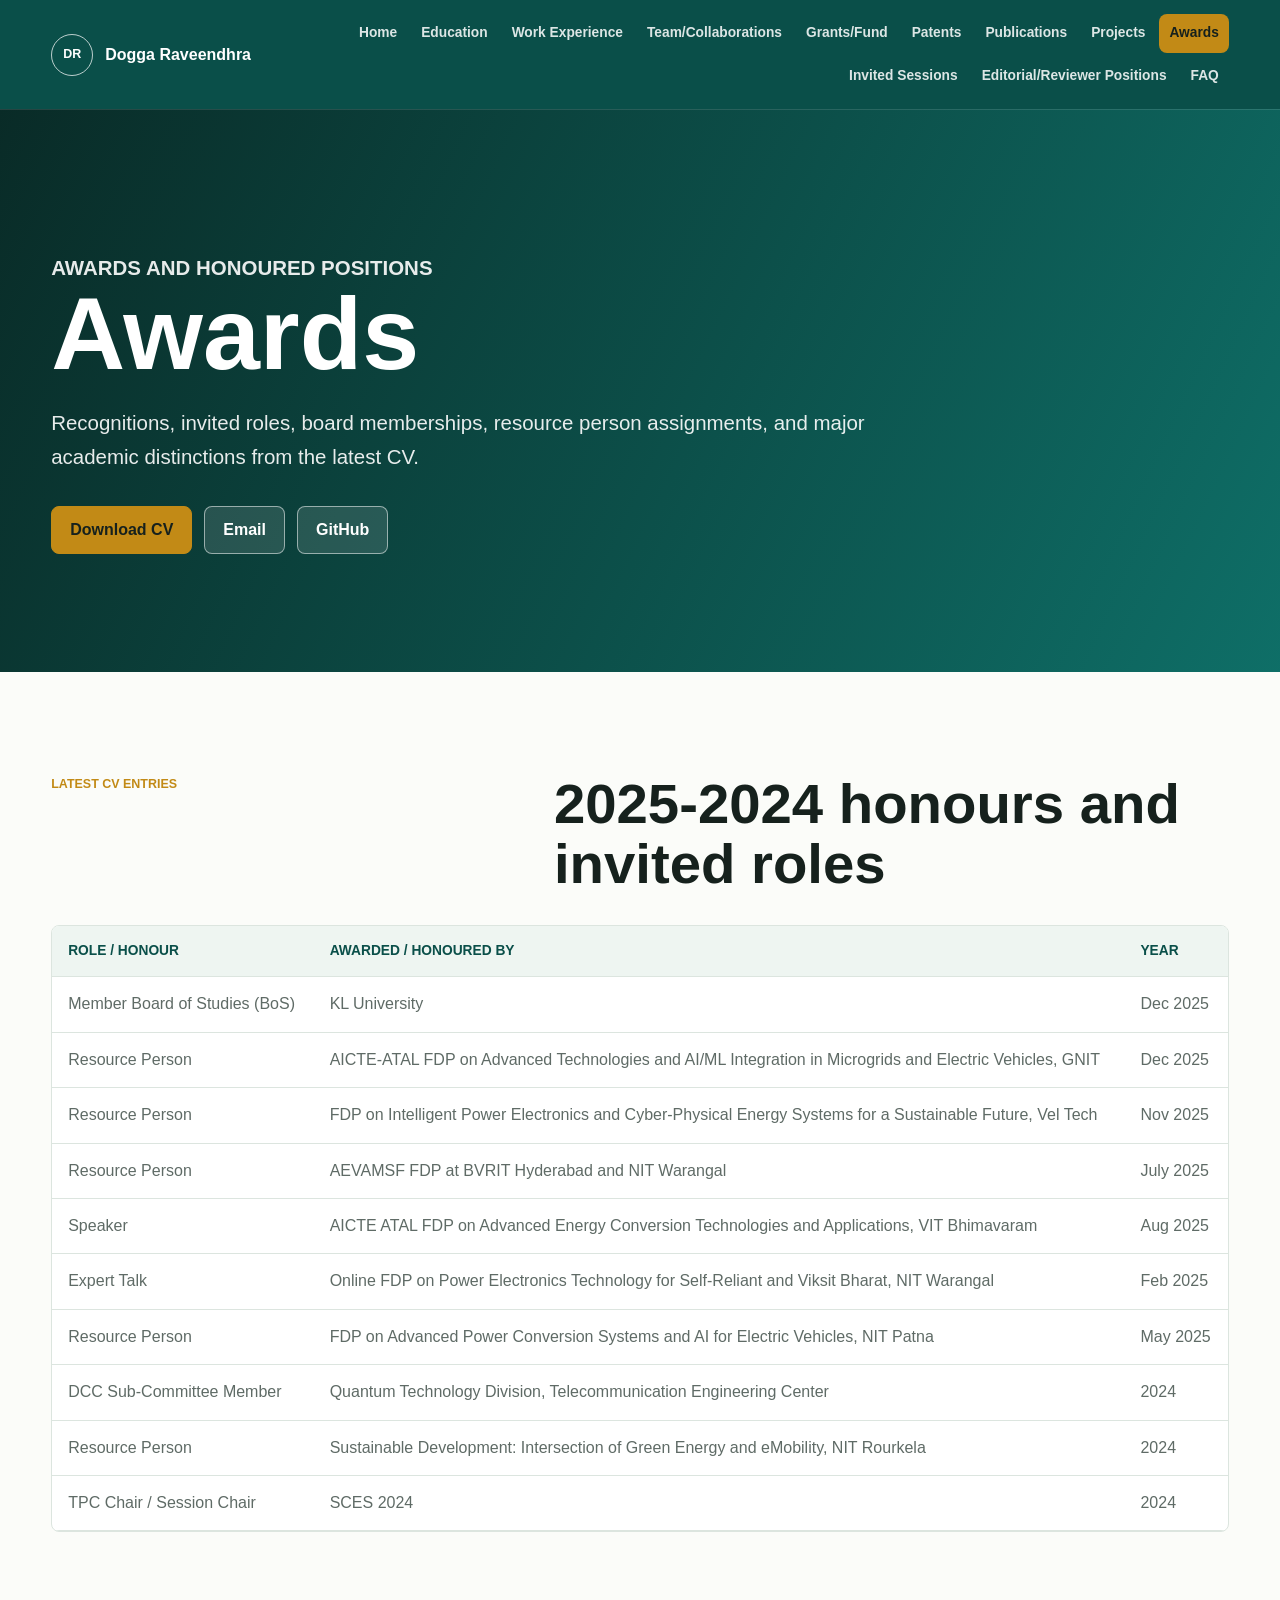
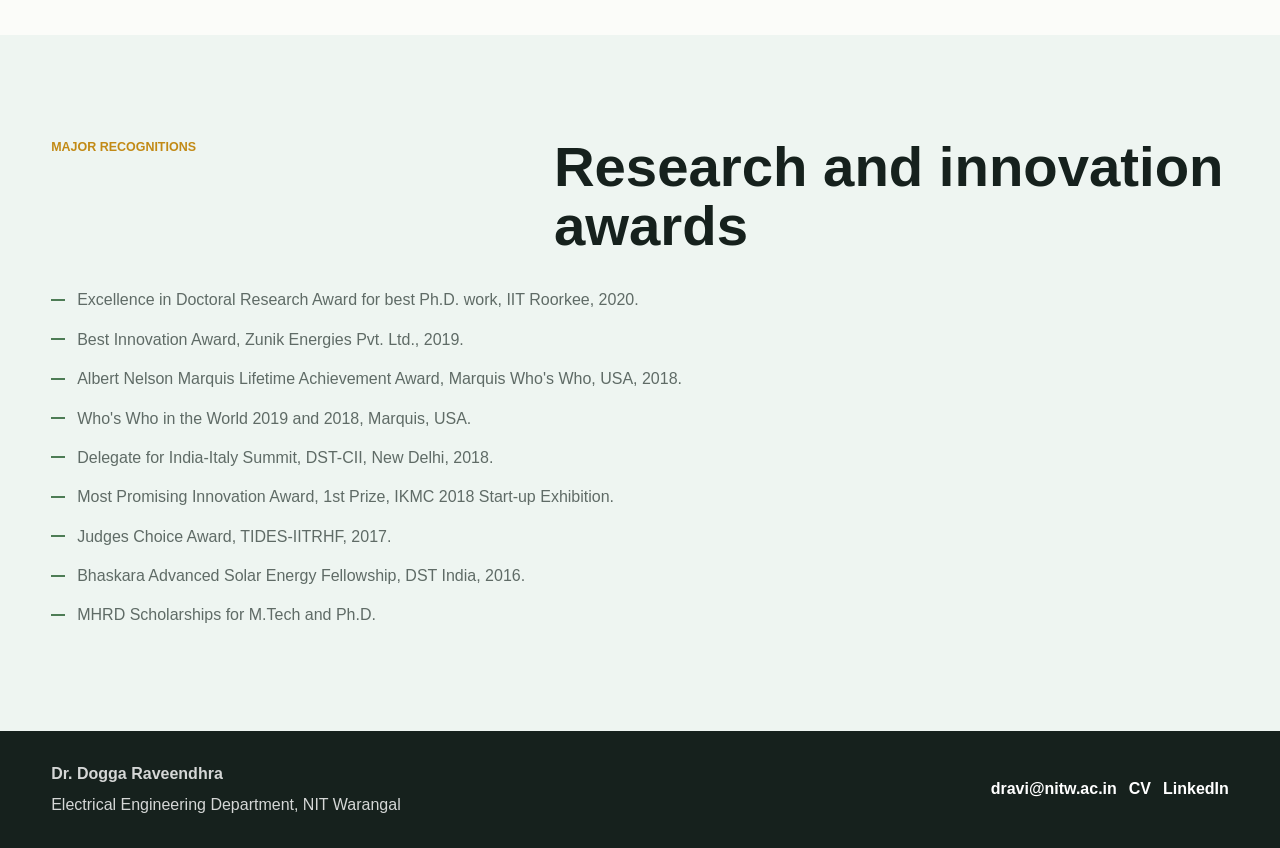
==== awards.html @ 563fb577 "Expand profile site into multi-page academic website" ====
<!doctype html>
<html lang="en">
  <head>
    <meta charset="utf-8">
    <meta name="viewport" content="width=device-width, initial-scale=1">
    <title>Awards | Dr. Dogga Raveendhra</title>
    <meta name="description" content="Awards, recognitions, and honoured positions of Dr. Dogga Raveendhra.">
    <link rel="stylesheet" href="styles.css">
  </head>
  <body data-page="awards">
    <div id="site-root"></div>
    <script src="site-data.js"></script>
    <script src="script.js"></script>
  </body>
</html>
---- styles.css ----
:root {
  --ink: #16211d;
  --muted: #5f6b66;
  --paper: #fbfcf9;
  --soft: #eef5f1;
  --white: #ffffff;
  --line: #dce5df;
  --teal: #0f766e;
  --teal-dark: #0a4f49;
  --gold: #c28a16;
  --green: #4d7c55;
  --shadow: 0 24px 70px rgba(22, 33, 29, 0.14);
  --radius: 8px;
  --max: 1180px;
}

* {
  box-sizing: border-box;
}

html {
  scroll-behavior: smooth;
}

body {
  margin: 0;
  color: var(--ink);
  background: var(--paper);
  font-family: Arial, Helvetica, sans-serif;
  line-height: 1.65;
  overflow-x: hidden;
}

img {
  display: block;
  max-width: 100%;
}

a {
  color: inherit;
}

.site-header {
  position: sticky;
  top: 0;
  z-index: 50;
  display: flex;
  align-items: center;
  justify-content: space-between;
  gap: 18px;
  padding: 14px clamp(18px, 4vw, 52px);
  color: var(--white);
  background: var(--teal-dark);
  box-shadow: 0 1px 0 rgba(255, 255, 255, 0.12);
}

.site-header.is-scrolled,
.site-header.is-open {
  background: rgba(10, 79, 73, 0.96);
  backdrop-filter: blur(12px);
}

.brand {
  display: inline-flex;
  align-items: center;
  gap: 12px;
  min-width: 0;
  color: var(--white);
  font-weight: 800;
  text-decoration: none;
}

.brand-mark {
  display: grid;
  place-items: center;
  width: 42px;
  height: 42px;
  border: 1px solid rgba(255, 255, 255, 0.72);
  border-radius: 50%;
  font-size: 0.78rem;
}

.site-nav {
  display: flex;
  flex-wrap: wrap;
  justify-content: flex-end;
  gap: 4px;
  max-width: 940px;
}

.site-nav a {
  padding: 8px 10px;
  border-radius: var(--radius);
  color: rgba(255, 255, 255, 0.86);
  font-size: 0.86rem;
  font-weight: 800;
  text-decoration: none;
}

.site-nav a:hover,
.site-nav a:focus-visible,
.site-nav a.active {
  color: var(--ink);
  background: var(--gold);
}

.nav-toggle {
  display: none;
  width: 44px;
  height: 44px;
  padding: 0;
  border: 1px solid rgba(255, 255, 255, 0.58);
  border-radius: 50%;
  color: var(--white);
  background: transparent;
}

.nav-toggle span {
  display: block;
  width: 18px;
  height: 2px;
  margin: 4px auto;
  background: currentColor;
}

.page-hero {
  display: grid;
  grid-template-columns: minmax(0, 1fr);
  gap: 28px;
  padding: clamp(70px, 10vw, 118px) clamp(18px, 4vw, 52px);
  color: var(--white);
  background:
    linear-gradient(115deg, rgba(9, 42, 38, 0.94), rgba(15, 118, 110, 0.87)),
    #0b3c38;
}

.home-hero {
  grid-template-columns: minmax(0, 1fr) minmax(240px, 340px);
  align-items: center;
}

.hero-copy,
.stat-grid {
  width: min(var(--max), 100%);
  margin-inline: auto;
}

.home-hero .hero-copy {
  width: 100%;
}

.eyebrow {
  margin: 0 0 12px;
  color: var(--gold);
  font-size: 0.78rem;
  font-weight: 900;
  letter-spacing: 0;
  text-transform: uppercase;
}

.page-hero h1 {
  max-width: 880px;
  margin: 0;
  font-size: clamp(3rem, 8vw, 6.8rem);
  line-height: 0.95;
  letter-spacing: 0;
  overflow-wrap: anywhere;
}

.page-hero p {
  max-width: 820px;
  margin: 24px 0 0;
  color: rgba(255, 255, 255, 0.9);
  font-size: clamp(1.02rem, 1.8vw, 1.28rem);
}

.hero-actions {
  display: flex;
  flex-wrap: wrap;
  gap: 12px;
  margin-top: 32px;
}

.button {
  display: inline-flex;
  align-items: center;
  justify-content: center;
  min-height: 48px;
  padding: 0 18px;
  border: 1px solid rgba(255, 255, 255, 0.52);
  border-radius: var(--radius);
  font-weight: 900;
  text-decoration: none;
}

.button.primary {
  color: var(--ink);
  border-color: var(--gold);
  background: var(--gold);
}

.button.secondary {
  color: var(--white);
  background: rgba(255, 255, 255, 0.12);
}

.hero-portrait {
  justify-self: center;
  width: min(330px, 72vw);
  overflow: hidden;
  border: 6px solid rgba(255, 255, 255, 0.88);
  border-radius: 50% 50% 8px 8px;
  background: rgba(255, 255, 255, 0.12);
  box-shadow: var(--shadow);
}

.hero-portrait img {
  width: 100%;
  aspect-ratio: 343 / 384;
  object-fit: cover;
}

.stat-grid {
  grid-column: 1 / -1;
  display: grid;
  grid-template-columns: repeat(6, 1fr);
  gap: 1px;
  margin-top: 18px;
  padding: 0;
  color: var(--ink);
  background: rgba(255, 255, 255, 0.24);
}

.stat-grid div {
  padding: 22px;
  background: var(--white);
}

.stat-grid dt {
  color: var(--teal);
  font-size: 2rem;
  font-weight: 900;
  line-height: 1;
}

.stat-grid dd {
  margin: 8px 0 0;
  color: var(--muted);
  font-size: 0.9rem;
}

.content-section {
  padding: clamp(64px, 8vw, 104px) clamp(18px, 4vw, 52px);
}

.content-section.band {
  background: var(--soft);
}

.section-inner {
  width: min(var(--max), 100%);
  margin-inline: auto;
}

.section-heading {
  display: grid;
  grid-template-columns: minmax(220px, 0.65fr) minmax(0, 1fr);
  gap: clamp(24px, 5vw, 70px);
  margin-bottom: 32px;
}

.section-heading h2 {
  margin: 0;
  font-size: clamp(2rem, 4.4vw, 4rem);
  line-height: 1.05;
  letter-spacing: 0;
  overflow-wrap: anywhere;
}

.section-body {
  min-width: 0;
}

.split-copy {
  display: grid;
  grid-template-columns: repeat(2, minmax(0, 1fr));
  gap: 24px;
}

.lead-copy,
.split-copy p,
.card-grid p,
.timeline p,
.paper-list p,
.feature-list,
.faq-list p {
  color: var(--muted);
}

.card-grid {
  display: grid;
  grid-template-columns: repeat(3, minmax(0, 1fr));
  gap: 16px;
}

.card-grid.four {
  grid-template-columns: repeat(4, minmax(0, 1fr));
}

.card-grid article,
.timeline article,
.paper-list article,
.faq-list details {
  min-width: 0;
  padding: 24px;
  border: 1px solid var(--line);
  border-radius: var(--radius);
  background: var(--white);
}

h3 {
  margin: 0 0 10px;
  font-size: 1.08rem;
  line-height: 1.3;
  overflow-wrap: anywhere;
}

.timeline {
  display: grid;
  grid-template-columns: repeat(2, minmax(0, 1fr));
  gap: 16px;
}

.timeline span {
  display: block;
  margin-bottom: 12px;
  color: var(--gold);
  font-size: 0.78rem;
  font-weight: 900;
  text-transform: uppercase;
}

.feature-list {
  display: grid;
  gap: 13px;
  margin: 0;
  padding: 0;
  list-style: none;
}

.feature-list.compact {
  gap: 9px;
}

.feature-list li {
  position: relative;
  padding-left: 26px;
}

.feature-list li::before {
  position: absolute;
  top: 0.72em;
  left: 0;
  width: 14px;
  height: 2px;
  background: var(--green);
  content: "";
}

.tag-cloud {
  display: flex;
  flex-wrap: wrap;
  gap: 10px;
}

.tag-cloud span {
  padding: 10px 13px;
  border: 1px solid var(--line);
  border-radius: 999px;
  color: var(--teal-dark);
  background: var(--white);
  font-weight: 800;
}

.table-wrap {
  overflow-x: auto;
  border: 1px solid var(--line);
  border-radius: var(--radius);
  background: var(--white);
}

table {
  width: 100%;
  min-width: 720px;
  border-collapse: collapse;
}

th,
td {
  padding: 14px 16px;
  border-bottom: 1px solid var(--line);
  text-align: left;
  vertical-align: top;
}

th {
  color: var(--teal-dark);
  background: var(--soft);
  font-size: 0.86rem;
  text-transform: uppercase;
}

td {
  color: var(--muted);
  overflow-wrap: anywhere;
}

.paper-list {
  display: grid;
  gap: 12px;
}

.paper-list.numbered {
  counter-reset: papers;
}

.paper-list.numbered article {
  position: relative;
  padding-left: 58px;
  counter-increment: papers;
}

.paper-list.numbered article::before {
  position: absolute;
  top: 24px;
  left: 22px;
  color: var(--gold);
  font-weight: 900;
  content: counter(papers, decimal-leading-zero);
}

.contact-panel {
  display: flex;
  flex-wrap: wrap;
  gap: 12px;
}

.contact-panel a {
  padding: 12px 16px;
  border: 1px solid var(--line);
  border-radius: var(--radius);
  color: var(--teal-dark);
  background: var(--white);
  font-weight: 900;
  text-decoration: none;
}

.faq-list {
  display: grid;
  gap: 12px;
}

.faq-list summary {
  cursor: pointer;
  color: var(--teal-dark);
  font-weight: 900;
}

.site-footer {
  display: flex;
  align-items: center;
  justify-content: space-between;
  gap: 18px;
  padding: 30px clamp(18px, 4vw, 52px);
  color: rgba(255, 255, 255, 0.82);
  background: var(--ink);
}

.site-footer p {
  margin: 4px 0 0;
}

.footer-links {
  display: flex;
  flex-wrap: wrap;
  gap: 12px;
  justify-content: flex-end;
}

.footer-links a {
  color: var(--white);
  font-weight: 800;
  text-decoration: none;
}

@media (max-width: 1100px) {
  .site-nav {
    max-width: 760px;
  }

  .stat-grid {
    grid-template-columns: repeat(3, 1fr);
  }

  .card-grid,
  .card-grid.four {
    grid-template-columns: repeat(2, minmax(0, 1fr));
  }
}

@media (max-width: 860px) {
  .site-header {
    position: sticky;
  }

  .nav-toggle {
    display: block;
    flex: 0 0 auto;
  }

  .site-nav {
    position: absolute;
    top: 72px;
    right: 16px;
    left: 16px;
    display: none;
    max-width: none;
    flex-direction: column;
    padding: 12px;
    border: 1px solid rgba(255, 255, 255, 0.18);
    border-radius: var(--radius);
    background: var(--teal-dark);
    box-shadow: var(--shadow);
  }

  .site-nav.is-open {
    display: flex;
  }

  .site-nav a {
    padding: 12px;
  }

  .home-hero {
    grid-template-columns: 1fr;
  }

  .hero-portrait {
    order: 2;
  }

  .stat-grid {
    order: 3;
    grid-template-columns: repeat(2, 1fr);
  }

  .section-heading,
  .split-copy,
  .timeline {
    grid-template-columns: 1fr;
  }
}

@media (max-width: 600px) {
  .brand {
    max-width: calc(100vw - 88px);
    font-size: 0.95rem;
  }

  .page-hero h1 {
    font-size: clamp(2.7rem, 14vw, 4rem);
  }

  .hero-actions,
  .contact-panel,
  .footer-links {
    flex-direction: column;
  }

  .button,
  .contact-panel a {
    width: 100%;
  }

  .stat-grid,
  .card-grid,
  .card-grid.four {
    grid-template-columns: 1fr;
  }

  .paper-list.numbered article {
    padding-left: 24px;
  }

  .paper-list.numbered article::before {
    position: static;
    display: block;
    margin-bottom: 8px;
  }

  .site-footer {
    align-items: flex-start;
    flex-direction: column;
  }
}
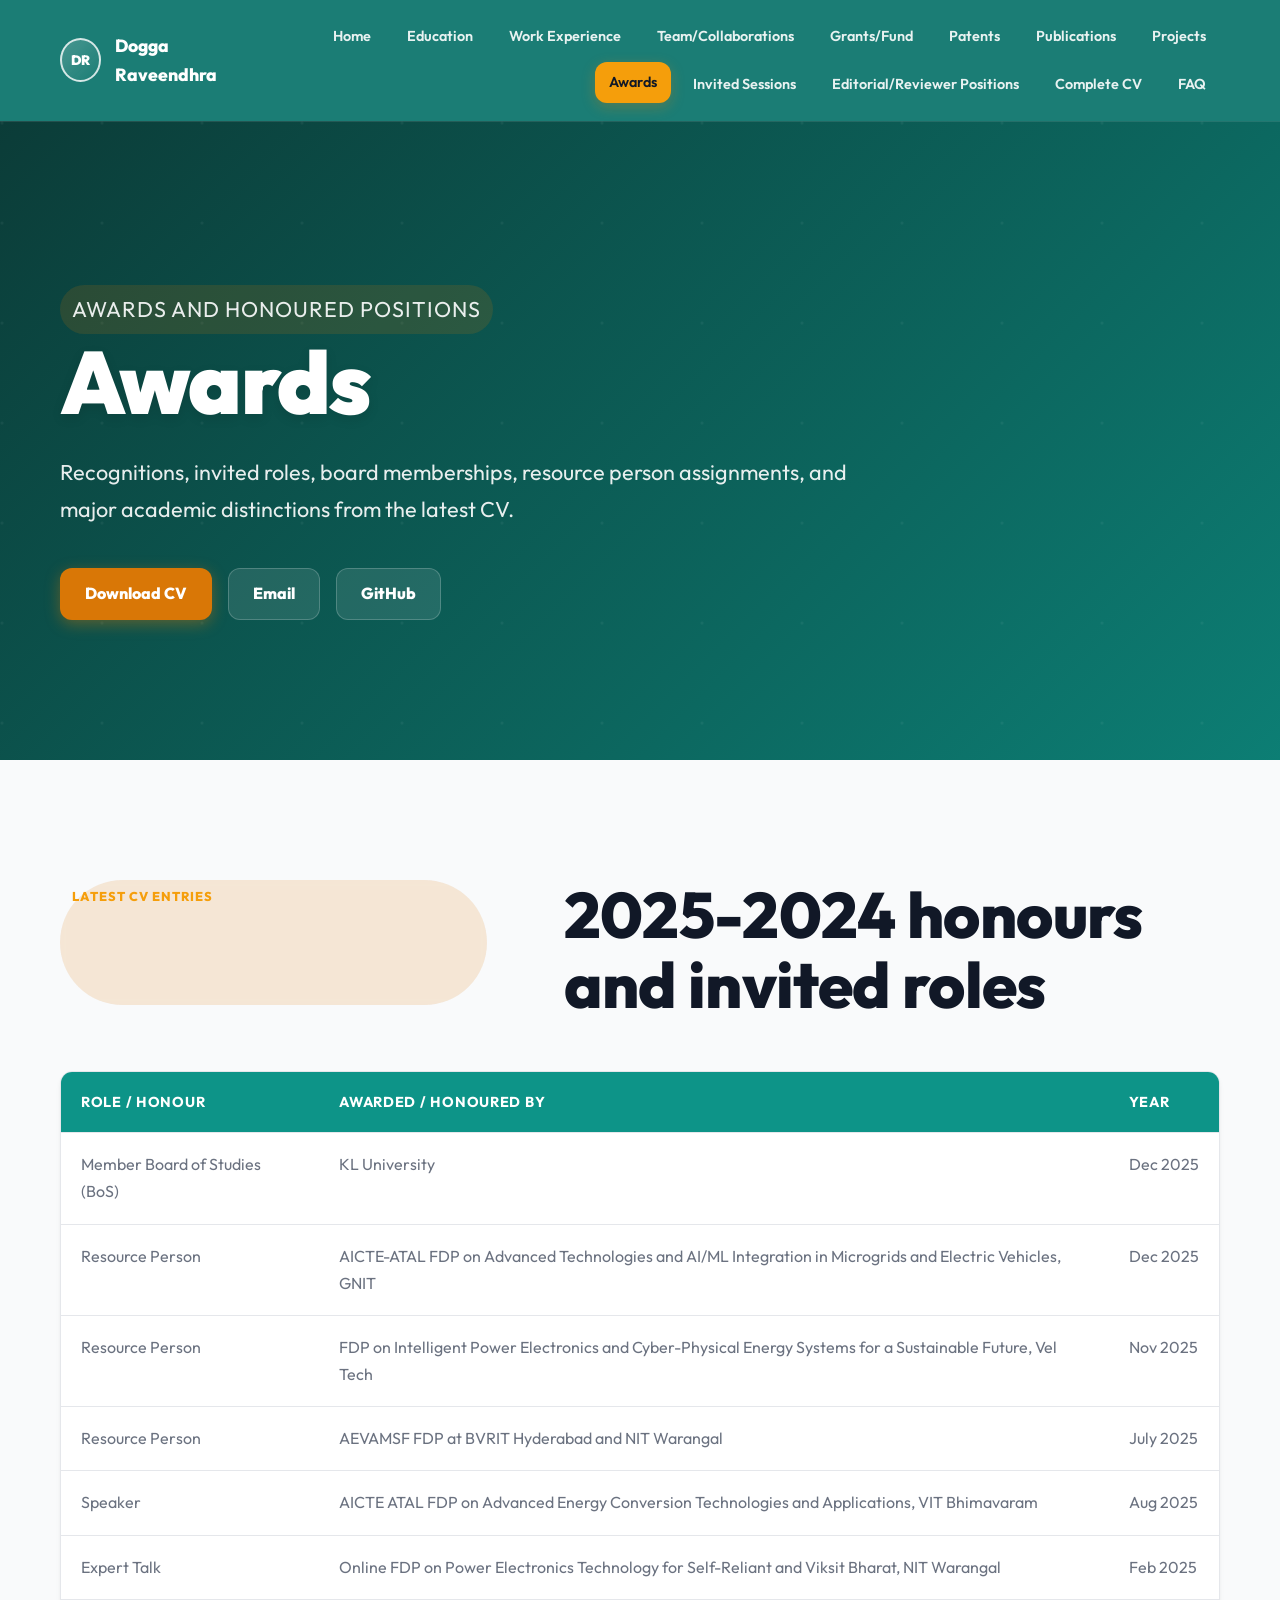
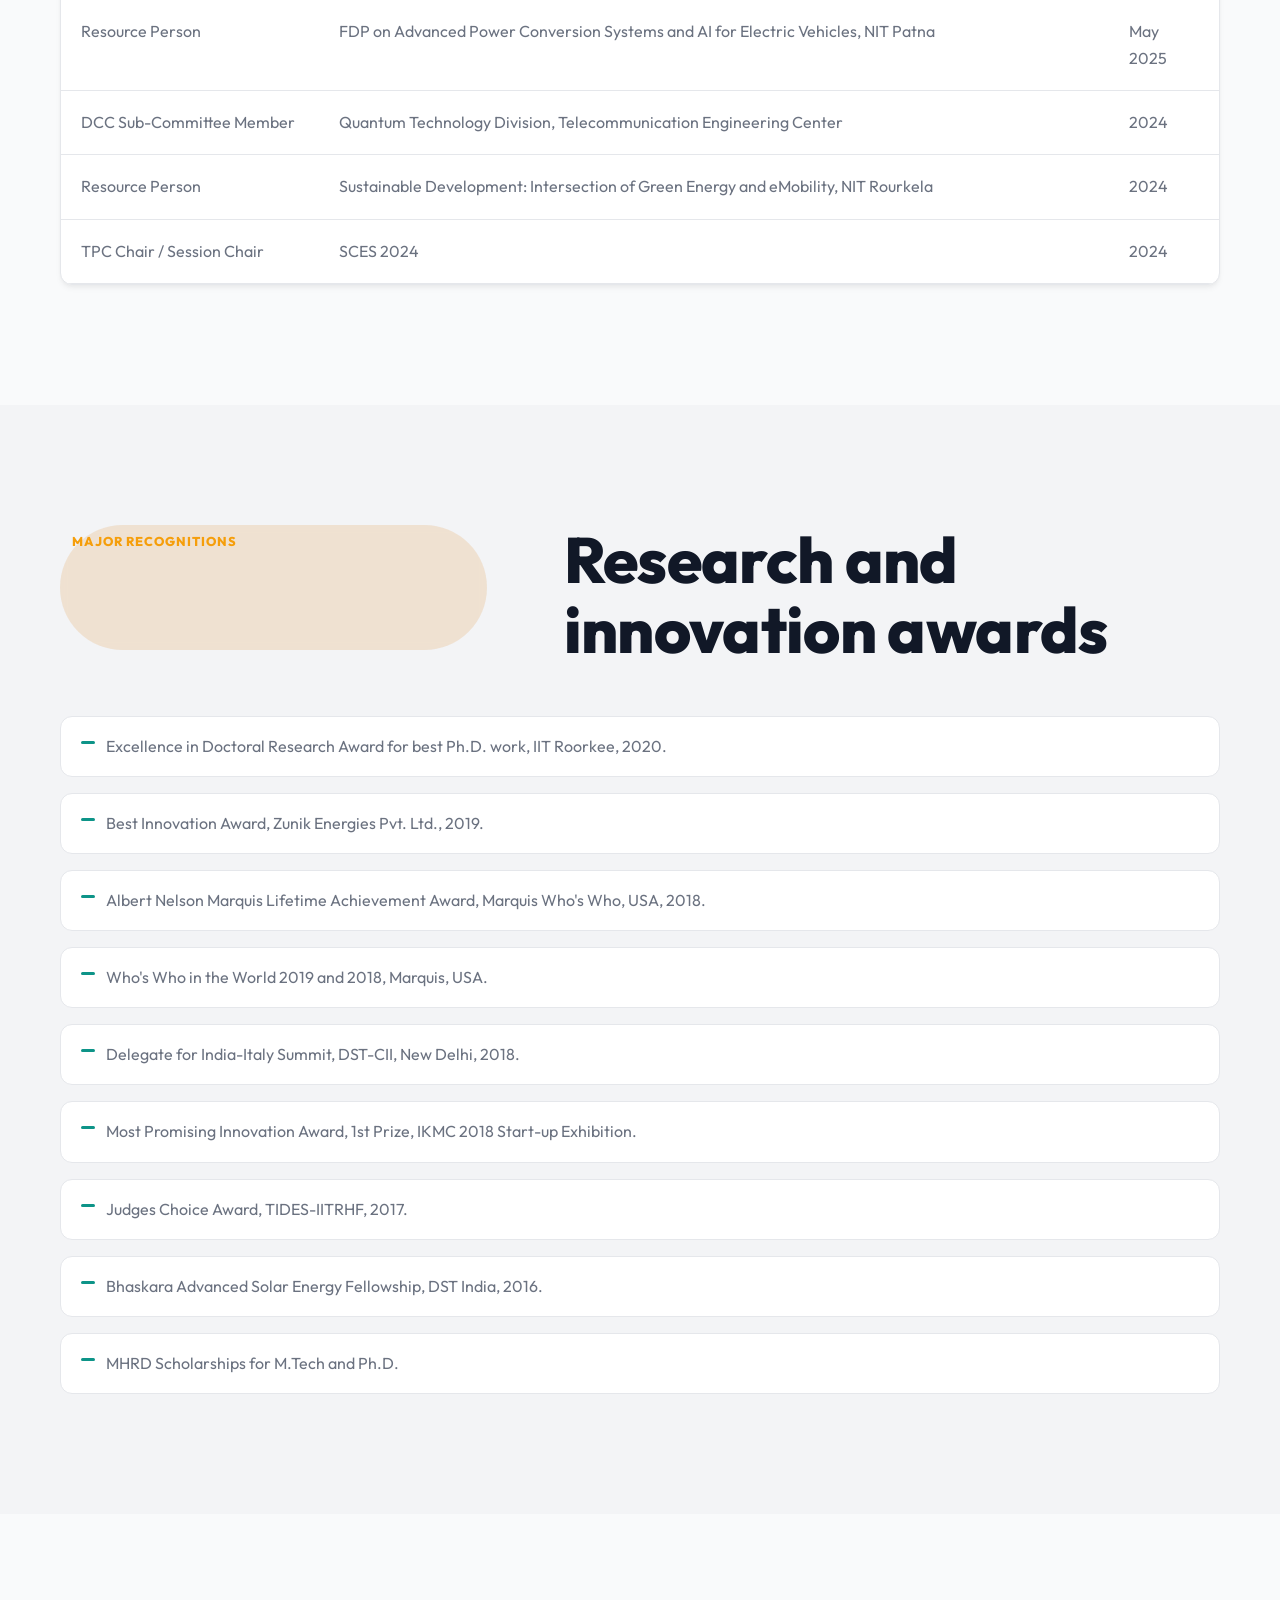
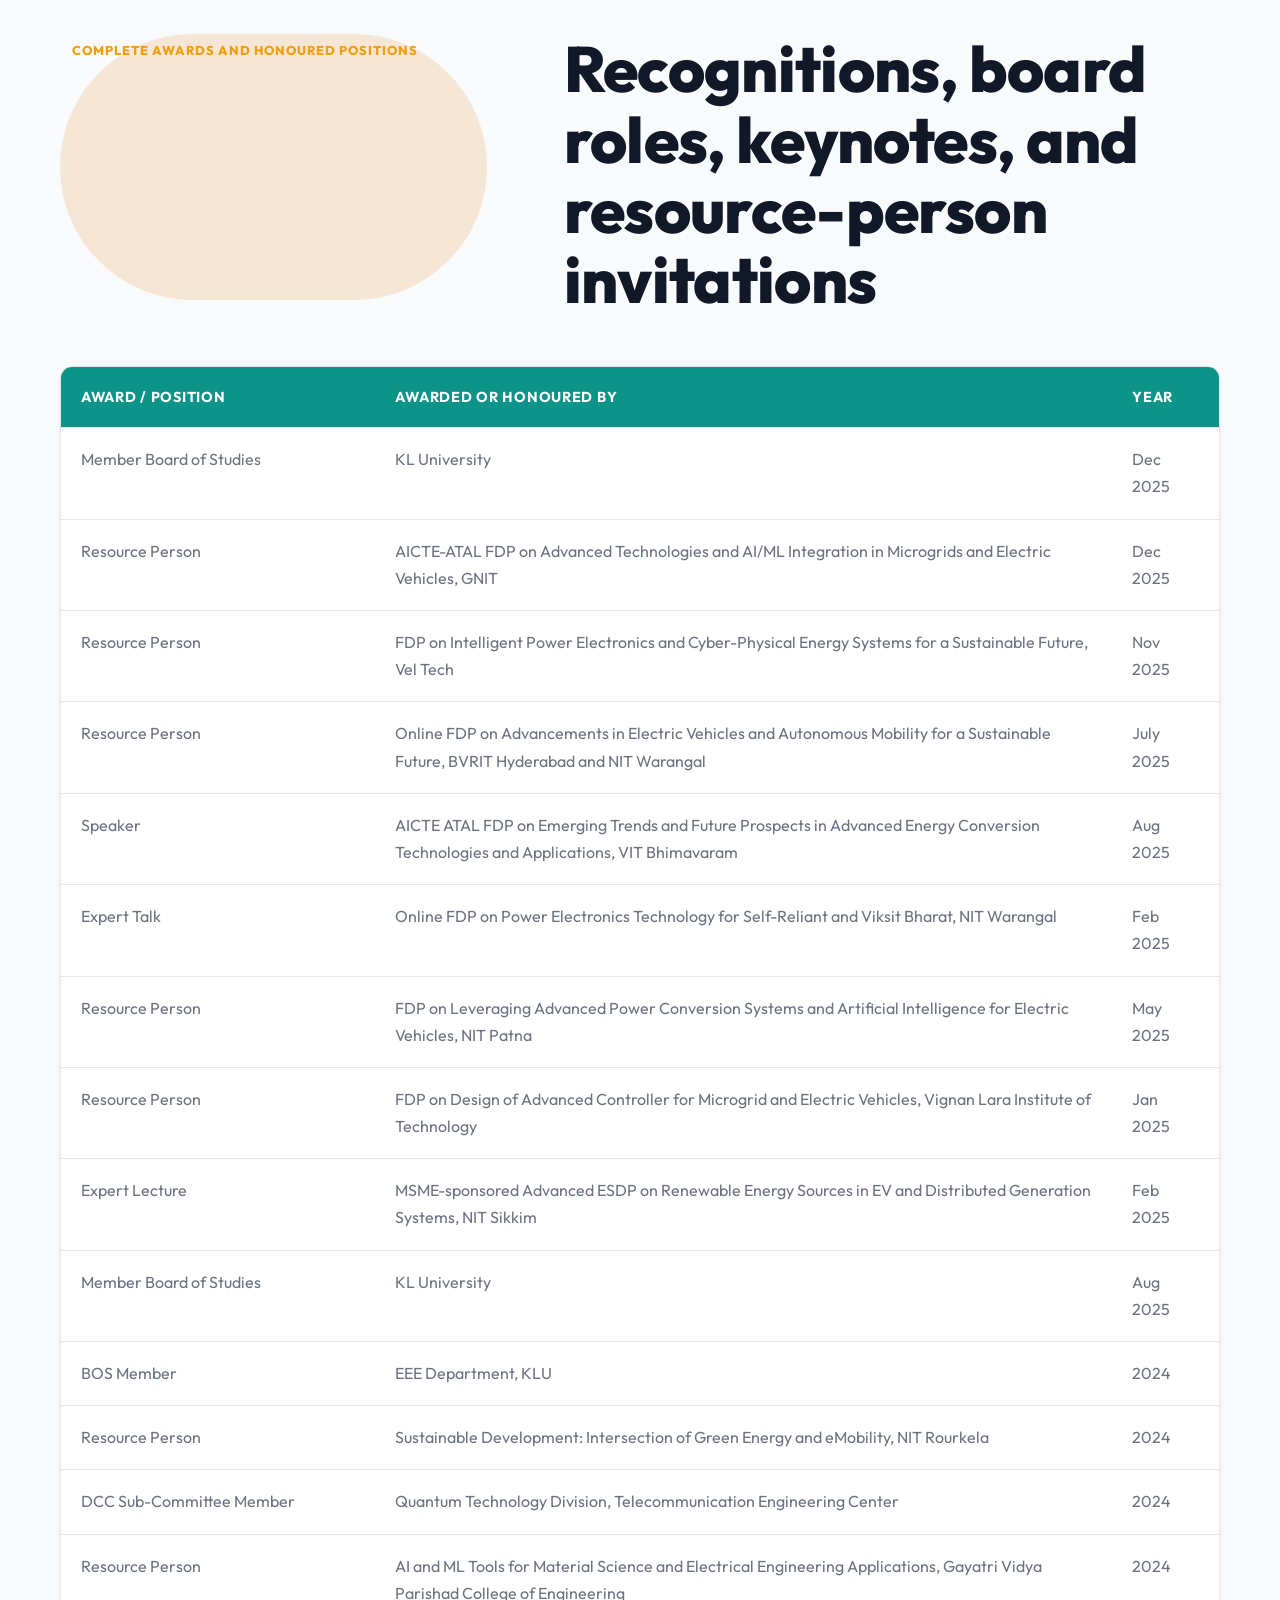
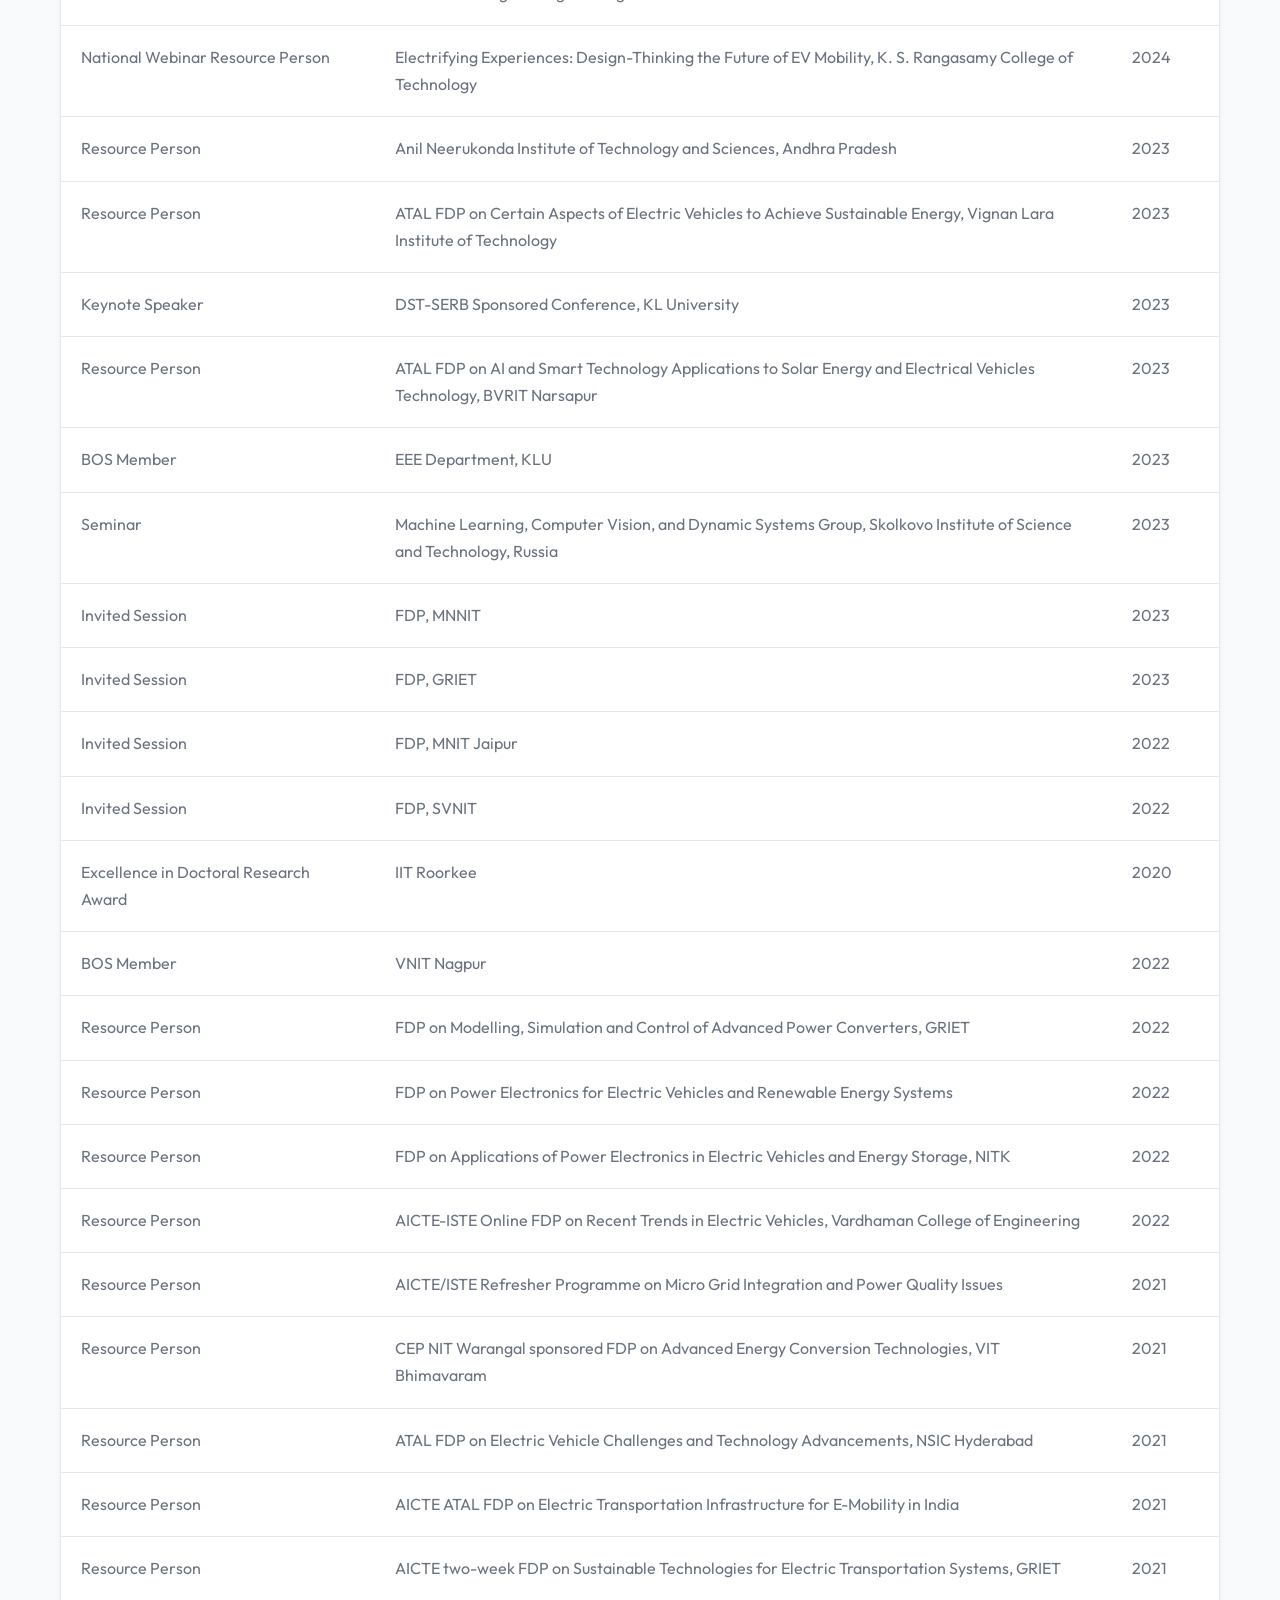
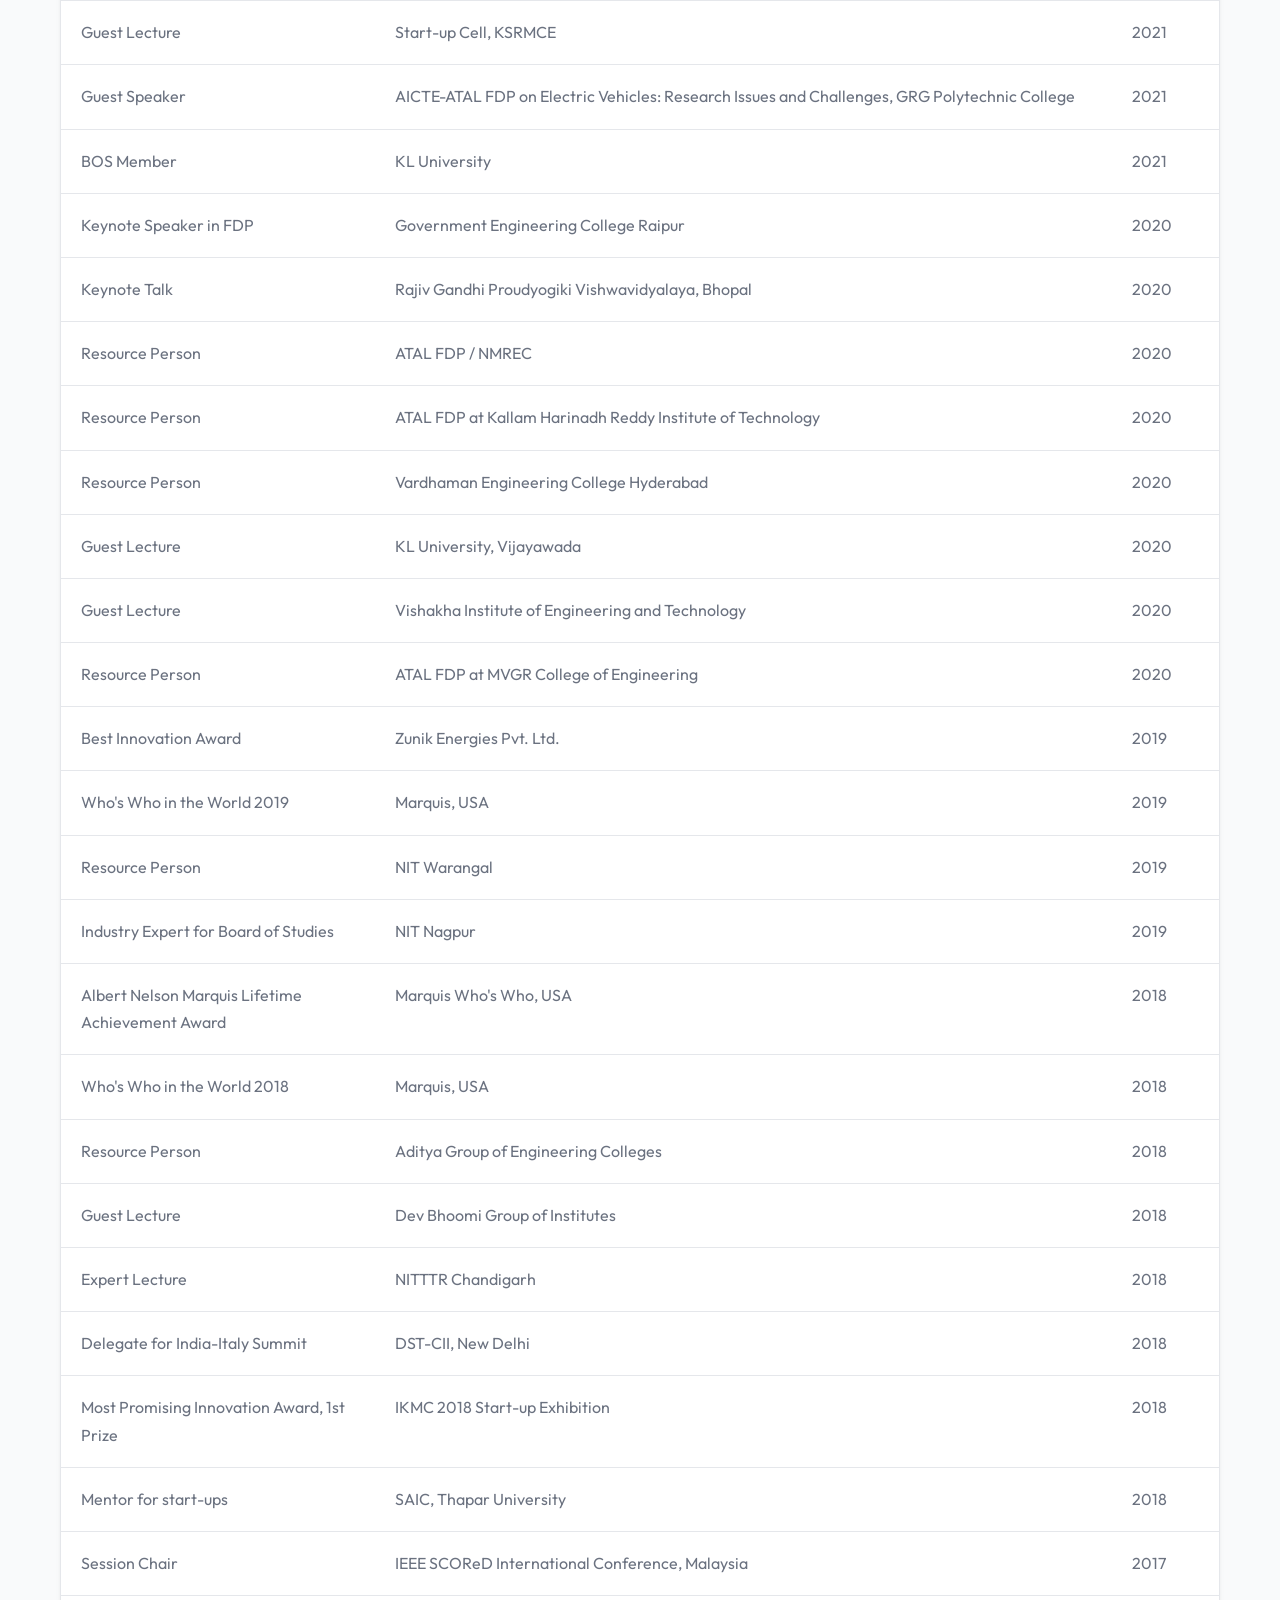
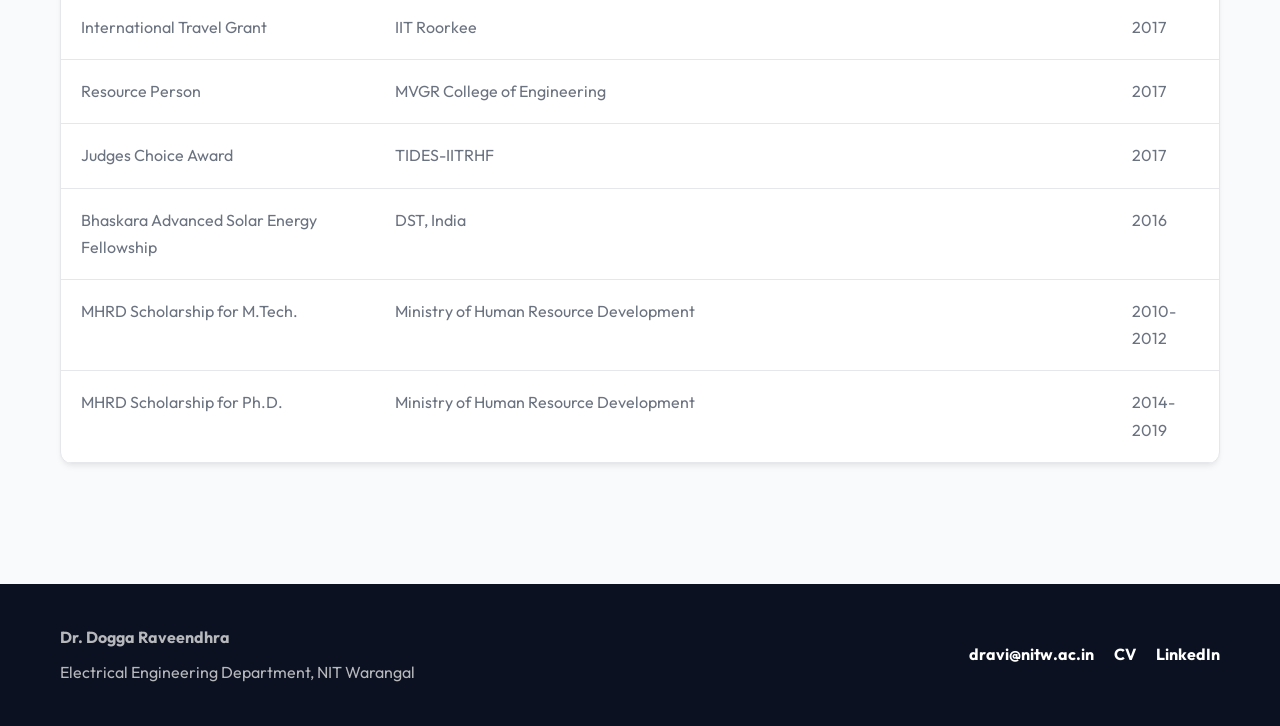
==== commit e13ee209: "Enhance UI: Modern aesthetics, glassmorphism, and animations" ====
--- a/awards.html
+++ b/awards.html
@@ -5,6 +5,9 @@
     <meta name="viewport" content="width=device-width, initial-scale=1">
     <title>Awards | Dr. Dogga Raveendhra</title>
     <meta name="description" content="Awards, recognitions, and honoured positions of Dr. Dogga Raveendhra.">
+    <link rel="preconnect" href="https://fonts.googleapis.com">
+    <link rel="preconnect" href="https://fonts.gstatic.com" crossorigin>
+    <link href="https://fonts.googleapis.com/css2?family=Outfit:wght@300;400;600;800;900&display=swap" rel="stylesheet">
     <link rel="stylesheet" href="styles.css">
   </head>
   <body data-page="awards">
--- a/styles.css
+++ b/styles.css
@@ -1,17 +1,28 @@
 :root {
-  --ink: #16211d;
-  --muted: #5f6b66;
-  --paper: #fbfcf9;
-  --soft: #eef5f1;
-  --white: #ffffff;
-  --line: #dce5df;
-  --teal: #0f766e;
-  --teal-dark: #0a4f49;
-  --gold: #c28a16;
-  --green: #4d7c55;
-  --shadow: 0 24px 70px rgba(22, 33, 29, 0.14);
-  --radius: 8px;
-  --max: 1180px;
+  /* Core Colors */
+  --ink: #111827;
+  --muted: #6B7280;
+  --paper: #F9FAFB;
+  --soft: #F3F4F6;
+  --white: #FFFFFF;
+  --line: #E5E7EB;
+  
+  /* Brand Colors - Upgraded */
+  --teal: #0D9488;
+  --teal-dark: #0F766E;
+  --teal-deep: #115E59;
+  --gold: #D97706;
+  --gold-light: #F59E0B;
+  --green: #059669;
+
+  /* Modern Effects */
+  --shadow-sm: 0 4px 6px -1px rgba(0, 0, 0, 0.05), 0 2px 4px -1px rgba(0, 0, 0, 0.03);
+  --shadow-md: 0 10px 15px -3px rgba(0, 0, 0, 0.05), 0 4px 6px -2px rgba(0, 0, 0, 0.025);
+  --shadow-lg: 0 20px 25px -5px rgba(0, 0, 0, 0.05), 0 10px 10px -5px rgba(0, 0, 0, 0.02);
+  --shadow-hover: 0 25px 50px -12px rgba(13, 148, 136, 0.15);
+  --radius: 12px;
+  --max: 1200px;
+  --transition: all 0.3s cubic-bezier(0.4, 0, 0.2, 1);
 }
 
 * {
@@ -26,20 +37,47 @@
   margin: 0;
   color: var(--ink);
   background: var(--paper);
-  font-family: Arial, Helvetica, sans-serif;
-  line-height: 1.65;
+  font-family: 'Outfit', -apple-system, BlinkMacSystemFont, 'Segoe UI', Roboto, Helvetica, Arial, sans-serif;
+  line-height: 1.7;
   overflow-x: hidden;
+  -webkit-font-smoothing: antialiased;
 }
 
 img {
   display: block;
   max-width: 100%;
+  height: auto;
 }
 
 a {
   color: inherit;
-}
-
+  transition: var(--transition);
+}
+
+/* Animations */
+@keyframes fadeUp {
+  from { opacity: 0; transform: translateY(30px); }
+  to { opacity: 1; transform: translateY(0); }
+}
+
+@keyframes gradientBg {
+  0% { background-position: 0% 50%; }
+  50% { background-position: 100% 50%; }
+  100% { background-position: 0% 50%; }
+}
+
+.reveal-on-scroll {
+  opacity: 0;
+  transform: translateY(30px);
+  transition: opacity 0.8s cubic-bezier(0.4, 0, 0.2, 1), transform 0.8s cubic-bezier(0.4, 0, 0.2, 1);
+}
+
+.reveal-on-scroll.is-visible {
+  opacity: 1;
+  transform: translateY(0);
+}
+
+/* Header */
 .site-header {
   position: sticky;
   top: 0;
@@ -48,60 +86,74 @@
   align-items: center;
   justify-content: space-between;
   gap: 18px;
-  padding: 14px clamp(18px, 4vw, 52px);
-  color: var(--white);
-  background: var(--teal-dark);
-  box-shadow: 0 1px 0 rgba(255, 255, 255, 0.12);
+  padding: 16px clamp(20px, 5vw, 60px);
+  color: var(--white);
+  background: rgba(15, 118, 110, 0.95);
+  box-shadow: 0 1px 0 rgba(255, 255, 255, 0.1);
+  transition: var(--transition);
 }
 
 .site-header.is-scrolled,
 .site-header.is-open {
-  background: rgba(10, 79, 73, 0.96);
-  backdrop-filter: blur(12px);
+  background: rgba(17, 94, 89, 0.85);
+  backdrop-filter: blur(16px);
+  -webkit-backdrop-filter: blur(16px);
+  box-shadow: 0 4px 30px rgba(0, 0, 0, 0.1);
 }
 
 .brand {
   display: inline-flex;
   align-items: center;
-  gap: 12px;
+  gap: 14px;
   min-width: 0;
   color: var(--white);
   font-weight: 800;
+  font-size: 1.1rem;
   text-decoration: none;
 }
 
 .brand-mark {
   display: grid;
   place-items: center;
-  width: 42px;
-  height: 42px;
-  border: 1px solid rgba(255, 255, 255, 0.72);
+  width: 44px;
+  height: 44px;
+  border: 2px solid rgba(255, 255, 255, 0.8);
   border-radius: 50%;
-  font-size: 0.78rem;
+  font-size: 0.85rem;
+  font-weight: 900;
+  background: linear-gradient(135deg, rgba(255,255,255,0.2), transparent);
 }
 
 .site-nav {
   display: flex;
   flex-wrap: wrap;
   justify-content: flex-end;
-  gap: 4px;
+  gap: 8px;
   max-width: 940px;
 }
 
 .site-nav a {
-  padding: 8px 10px;
-  border-radius: var(--radius);
-  color: rgba(255, 255, 255, 0.86);
-  font-size: 0.86rem;
-  font-weight: 800;
+  padding: 8px 14px;
+  border-radius: var(--radius);
+  color: rgba(255, 255, 255, 0.9);
+  font-size: 0.9rem;
+  font-weight: 600;
   text-decoration: none;
+  transition: var(--transition);
 }
 
 .site-nav a:hover,
 .site-nav a:focus-visible,
 .site-nav a.active {
+  color: var(--white);
+  background: rgba(255, 255, 255, 0.2);
+  transform: translateY(-2px);
+}
+
+.site-nav a.active {
   color: var(--ink);
-  background: var(--gold);
+  background: var(--gold-light);
+  box-shadow: 0 4px 14px rgba(217, 119, 6, 0.3);
 }
 
 .nav-toggle {
@@ -113,29 +165,42 @@
   border-radius: 50%;
   color: var(--white);
   background: transparent;
+  cursor: pointer;
 }
 
 .nav-toggle span {
   display: block;
-  width: 18px;
+  width: 20px;
   height: 2px;
-  margin: 4px auto;
+  margin: 5px auto;
   background: currentColor;
-}
-
+  transition: var(--transition);
+}
+
+/* Hero */
 .page-hero {
   display: grid;
   grid-template-columns: minmax(0, 1fr);
-  gap: 28px;
-  padding: clamp(70px, 10vw, 118px) clamp(18px, 4vw, 52px);
-  color: var(--white);
-  background:
-    linear-gradient(115deg, rgba(9, 42, 38, 0.94), rgba(15, 118, 110, 0.87)),
-    #0b3c38;
+  gap: 40px;
+  padding: clamp(80px, 12vw, 140px) clamp(20px, 5vw, 60px);
+  color: var(--white);
+  background: linear-gradient(-45deg, #0F766E, #115E59, #0D9488, #0B3C38);
+  background-size: 400% 400%;
+  animation: gradientBg 15s ease infinite;
+  position: relative;
+  overflow: hidden;
+}
+
+.page-hero::before {
+  content: "";
+  position: absolute;
+  top: 0; right: 0; bottom: 0; left: 0;
+  background: url('data:image/svg+xml;utf8,<svg width="100" height="100" xmlns="http://www.w3.org/2000/svg"><circle cx="2" cy="2" r="1.5" fill="rgba(255,255,255,0.05)"/></svg>');
+  pointer-events: none;
 }
 
 .home-hero {
-  grid-template-columns: minmax(0, 1fr) minmax(240px, 340px);
+  grid-template-columns: minmax(0, 1.2fr) minmax(280px, 400px);
   align-items: center;
 }
 
@@ -143,6 +208,9 @@
 .stat-grid {
   width: min(var(--max), 100%);
   margin-inline: auto;
+  position: relative;
+  z-index: 2;
+  animation: fadeUp 1s cubic-bezier(0.4, 0, 0.2, 1) forwards;
 }
 
 .home-hero .hero-copy {
@@ -150,107 +218,155 @@
 }
 
 .eyebrow {
-  margin: 0 0 12px;
-  color: var(--gold);
-  font-size: 0.78rem;
+  display: inline-block;
+  margin: 0 0 16px;
+  padding: 6px 12px;
+  color: var(--gold-light);
+  background: rgba(217, 119, 6, 0.15);
+  border-radius: 999px;
+  font-size: 0.8rem;
+  font-weight: 800;
+  letter-spacing: 1px;
+  text-transform: uppercase;
+  backdrop-filter: blur(4px);
+}
+
+.page-hero h1 {
+  max-width: 900px;
+  margin: 0;
+  font-size: clamp(3rem, 7vw, 5.5rem);
   font-weight: 900;
-  letter-spacing: 0;
-  text-transform: uppercase;
-}
-
-.page-hero h1 {
-  max-width: 880px;
-  margin: 0;
-  font-size: clamp(3rem, 8vw, 6.8rem);
-  line-height: 0.95;
-  letter-spacing: 0;
+  line-height: 1.1;
+  letter-spacing: -0.02em;
   overflow-wrap: anywhere;
+  text-shadow: 0 4px 12px rgba(0,0,0,0.1);
 }
 
 .page-hero p {
   max-width: 820px;
   margin: 24px 0 0;
   color: rgba(255, 255, 255, 0.9);
-  font-size: clamp(1.02rem, 1.8vw, 1.28rem);
+  font-size: clamp(1.1rem, 2vw, 1.35rem);
+  font-weight: 400;
 }
 
 .hero-actions {
   display: flex;
   flex-wrap: wrap;
-  gap: 12px;
-  margin-top: 32px;
+  gap: 16px;
+  margin-top: 40px;
 }
 
 .button {
   display: inline-flex;
   align-items: center;
   justify-content: center;
-  min-height: 48px;
-  padding: 0 18px;
-  border: 1px solid rgba(255, 255, 255, 0.52);
-  border-radius: var(--radius);
-  font-weight: 900;
+  min-height: 52px;
+  padding: 0 24px;
+  border-radius: var(--radius);
+  font-size: 1rem;
+  font-weight: 800;
   text-decoration: none;
+  cursor: pointer;
+  transition: var(--transition);
 }
 
 .button.primary {
-  color: var(--ink);
-  border-color: var(--gold);
+  color: var(--white);
   background: var(--gold);
+  box-shadow: 0 4px 15px rgba(217, 119, 6, 0.4);
+  border: 1px solid transparent;
+}
+
+.button.primary:hover {
+  background: var(--gold-light);
+  transform: translateY(-3px);
+  box-shadow: 0 8px 25px rgba(217, 119, 6, 0.5);
 }
 
 .button.secondary {
   color: var(--white);
-  background: rgba(255, 255, 255, 0.12);
+  background: rgba(255, 255, 255, 0.1);
+  border: 1px solid rgba(255, 255, 255, 0.2);
+  backdrop-filter: blur(10px);
+}
+
+.button.secondary:hover {
+  background: rgba(255, 255, 255, 0.2);
+  transform: translateY(-3px);
 }
 
 .hero-portrait {
   justify-self: center;
-  width: min(330px, 72vw);
+  width: min(360px, 75vw);
   overflow: hidden;
-  border: 6px solid rgba(255, 255, 255, 0.88);
-  border-radius: 50% 50% 8px 8px;
-  background: rgba(255, 255, 255, 0.12);
-  box-shadow: var(--shadow);
+  border: 8px solid rgba(255, 255, 255, 0.15);
+  border-radius: 50% 50% 12px 12px;
+  background: rgba(255, 255, 255, 0.1);
+  box-shadow: 0 20px 40px rgba(0,0,0,0.2);
+  transform: translateY(0);
+  transition: transform 0.5s ease;
+  animation: fadeUp 1s 0.2s both;
+}
+
+.hero-portrait:hover {
+  transform: translateY(-10px);
 }
 
 .hero-portrait img {
   width: 100%;
   aspect-ratio: 343 / 384;
   object-fit: cover;
+  transition: transform 0.5s ease;
+}
+
+.hero-portrait:hover img {
+  transform: scale(1.05);
 }
 
 .stat-grid {
   grid-column: 1 / -1;
   display: grid;
   grid-template-columns: repeat(6, 1fr);
-  gap: 1px;
-  margin-top: 18px;
+  gap: 16px;
+  margin-top: 40px;
   padding: 0;
   color: var(--ink);
-  background: rgba(255, 255, 255, 0.24);
+  animation: fadeUp 1s 0.4s both;
 }
 
 .stat-grid div {
-  padding: 22px;
-  background: var(--white);
+  padding: 24px 20px;
+  background: rgba(255, 255, 255, 0.95);
+  border-radius: var(--radius);
+  box-shadow: var(--shadow-md);
+  text-align: center;
+  transition: var(--transition);
+  backdrop-filter: blur(10px);
+}
+
+.stat-grid div:hover {
+  transform: translateY(-5px);
+  box-shadow: var(--shadow-lg);
 }
 
 .stat-grid dt {
   color: var(--teal);
-  font-size: 2rem;
+  font-size: 2.2rem;
   font-weight: 900;
   line-height: 1;
 }
 
 .stat-grid dd {
-  margin: 8px 0 0;
+  margin: 10px 0 0;
   color: var(--muted);
-  font-size: 0.9rem;
-}
-
+  font-size: 0.95rem;
+  font-weight: 600;
+}
+
+/* Sections */
 .content-section {
-  padding: clamp(64px, 8vw, 104px) clamp(18px, 4vw, 52px);
+  padding: clamp(70px, 10vw, 120px) clamp(20px, 5vw, 60px);
 }
 
 .content-section.band {
@@ -264,17 +380,18 @@
 
 .section-heading {
   display: grid;
-  grid-template-columns: minmax(220px, 0.65fr) minmax(0, 1fr);
-  gap: clamp(24px, 5vw, 70px);
-  margin-bottom: 32px;
+  grid-template-columns: minmax(250px, 0.65fr) minmax(0, 1fr);
+  gap: clamp(30px, 6vw, 80px);
+  margin-bottom: 50px;
 }
 
 .section-heading h2 {
   margin: 0;
-  font-size: clamp(2rem, 4.4vw, 4rem);
-  line-height: 1.05;
-  letter-spacing: 0;
-  overflow-wrap: anywhere;
+  font-size: clamp(2.2rem, 5vw, 4.2rem);
+  font-weight: 800;
+  line-height: 1.1;
+  letter-spacing: -0.01em;
+  color: var(--ink);
 }
 
 .section-body {
@@ -284,7 +401,8 @@
 .split-copy {
   display: grid;
   grid-template-columns: repeat(2, minmax(0, 1fr));
-  gap: 24px;
+  gap: 30px;
+  font-size: 1.1rem;
 }
 
 .lead-copy,
@@ -297,10 +415,11 @@
   color: var(--muted);
 }
 
+/* Cards */
 .card-grid {
   display: grid;
   grid-template-columns: repeat(3, minmax(0, 1fr));
-  gap: 16px;
+  gap: 24px;
 }
 
 .card-grid.four {
@@ -310,83 +429,141 @@
 .card-grid article,
 .timeline article,
 .paper-list article,
-.faq-list details {
+.detail-box {
   min-width: 0;
-  padding: 24px;
+  padding: 30px;
   border: 1px solid var(--line);
   border-radius: var(--radius);
   background: var(--white);
+  box-shadow: var(--shadow-sm);
+  transition: var(--transition);
+  position: relative;
+  overflow: hidden;
+}
+
+.card-grid article:hover,
+.paper-list article:hover {
+  transform: translateY(-5px);
+  box-shadow: var(--shadow-hover);
+  border-color: rgba(13, 148, 136, 0.3);
+}
+
+.card-grid article::after {
+  content: "";
+  position: absolute;
+  top: 0; left: 0; width: 100%; height: 4px;
+  background: var(--teal);
+  transform: scaleX(0);
+  transform-origin: left;
+  transition: transform 0.3s ease;
+}
+
+.card-grid article:hover::after {
+  transform: scaleX(1);
 }
 
 h3 {
-  margin: 0 0 10px;
-  font-size: 1.08rem;
-  line-height: 1.3;
-  overflow-wrap: anywhere;
-}
-
+  margin: 0 0 12px;
+  font-size: 1.25rem;
+  font-weight: 700;
+  color: var(--ink);
+  line-height: 1.4;
+}
+
+/* Timeline */
 .timeline {
   display: grid;
   grid-template-columns: repeat(2, minmax(0, 1fr));
+  gap: 24px;
+}
+
+.timeline article {
+  border-left: 4px solid var(--teal);
+  border-radius: 0 var(--radius) var(--radius) 0;
+}
+
+.timeline span {
+  display: inline-block;
+  margin-bottom: 12px;
+  padding: 4px 10px;
+  background: var(--soft);
+  color: var(--teal-dark);
+  border-radius: 6px;
+  font-size: 0.85rem;
+  font-weight: 800;
+  text-transform: uppercase;
+}
+
+/* Lists */
+.feature-list {
+  display: grid;
   gap: 16px;
-}
-
-.timeline span {
-  display: block;
-  margin-bottom: 12px;
-  color: var(--gold);
-  font-size: 0.78rem;
-  font-weight: 900;
-  text-transform: uppercase;
-}
-
-.feature-list {
-  display: grid;
-  gap: 13px;
   margin: 0;
   padding: 0;
   list-style: none;
 }
 
 .feature-list.compact {
-  gap: 9px;
+  gap: 12px;
 }
 
 .feature-list li {
   position: relative;
-  padding-left: 26px;
+  padding-left: 32px;
+  background: var(--white);
+  padding: 16px 20px 16px 45px;
+  border-radius: var(--radius);
+  border: 1px solid var(--line);
+  transition: var(--transition);
+}
+
+.feature-list li:hover {
+  transform: translateX(5px);
+  box-shadow: var(--shadow-sm);
+  border-color: var(--teal);
 }
 
 .feature-list li::before {
   position: absolute;
-  top: 0.72em;
-  left: 0;
+  top: 24px;
+  left: 20px;
   width: 14px;
-  height: 2px;
-  background: var(--green);
+  height: 3px;
+  background: var(--teal);
   content: "";
+  border-radius: 2px;
 }
 
 .tag-cloud {
   display: flex;
   flex-wrap: wrap;
-  gap: 10px;
+  gap: 12px;
 }
 
 .tag-cloud span {
-  padding: 10px 13px;
-  border: 1px solid var(--line);
+  padding: 10px 18px;
+  border: 1px solid rgba(13, 148, 136, 0.2);
   border-radius: 999px;
   color: var(--teal-dark);
-  background: var(--white);
-  font-weight: 800;
-}
-
+  background: rgba(13, 148, 136, 0.05);
+  font-weight: 700;
+  font-size: 0.9rem;
+  transition: var(--transition);
+}
+
+.tag-cloud span:hover {
+  background: var(--teal);
+  color: var(--white);
+  transform: translateY(-2px);
+}
+
+/* Tables */
 .table-wrap {
   overflow-x: auto;
   border: 1px solid var(--line);
   border-radius: var(--radius);
   background: var(--white);
+  box-shadow: var(--shadow-sm);
 }
 
 table {
@@ -395,29 +572,34 @@
   border-collapse: collapse;
 }
 
-th,
-td {
-  padding: 14px 16px;
+th, td {
+  padding: 18px 20px;
   border-bottom: 1px solid var(--line);
   text-align: left;
   vertical-align: top;
 }
 
 th {
-  color: var(--teal-dark);
-  background: var(--soft);
-  font-size: 0.86rem;
+  color: var(--white);
+  background: var(--teal);
+  font-size: 0.9rem;
+  font-weight: 700;
   text-transform: uppercase;
+  letter-spacing: 0.05em;
 }
 
 td {
   color: var(--muted);
-  overflow-wrap: anywhere;
-}
-
+}
+
+tr:hover td {
+  background: var(--soft);
+}
+
+/* Paper List */
 .paper-list {
   display: grid;
-  gap: 12px;
+  gap: 16px;
 }
 
 .paper-list.numbered {
@@ -426,178 +608,278 @@
 
 .paper-list.numbered article {
   position: relative;
-  padding-left: 58px;
+  padding-left: 70px;
   counter-increment: papers;
 }
 
 .paper-list.numbered article::before {
   position: absolute;
-  top: 24px;
-  left: 22px;
+  top: 30px;
+  left: 24px;
+  width: 32px;
+  height: 32px;
+  display: grid;
+  place-items: center;
+  background: rgba(217, 119, 6, 0.1);
   color: var(--gold);
+  border-radius: 50%;
   font-weight: 900;
-  content: counter(papers, decimal-leading-zero);
+  content: counter(papers);
+}
+
+/* Details & Accordions */
+.accordion-list {
+  display: grid;
+  gap: 16px;
+}
+
+.accordion-list details {
+  border: 1px solid var(--line);
+  border-radius: var(--radius);
+  background: var(--white);
+  box-shadow: var(--shadow-sm);
+  transition: var(--transition);
+}
+
+.accordion-list details[open] {
+  border-color: var(--teal);
+  box-shadow: var(--shadow-md);
+}
+
+.accordion-list summary {
+  cursor: pointer;
+  padding: 20px 24px;
+  color: var(--ink);
+  font-size: 1.1rem;
+  font-weight: 700;
+  transition: var(--transition);
+}
+
+.accordion-list summary:hover {
+  color: var(--teal);
+}
+
+.accordion-list details > *:not(summary) {
+  margin: 0 24px 24px;
+}
+
+.detail-grid {
+  display: grid;
+  grid-template-columns: repeat(2, minmax(0, 1fr));
+  gap: 20px;
+}
+
+.detail-grid article {
+  padding: 28px;
+}
+
+.detail-list, .dense-list {
+  display: grid;
+  gap: 12px;
+  margin: 0;
+  padding-left: 24px;
+  color: var(--muted);
+}
+
+.cv-pdf-frame {
+  width: 100%;
+  min-height: 800px;
+  border: 1px solid var(--line);
+  border-radius: var(--radius);
+  background: var(--white);
+  box-shadow: var(--shadow-md);
 }
 
 .contact-panel {
   display: flex;
   flex-wrap: wrap;
-  gap: 12px;
+  gap: 16px;
 }
 
 .contact-panel a {
-  padding: 12px 16px;
+  padding: 14px 24px;
   border: 1px solid var(--line);
   border-radius: var(--radius);
   color: var(--teal-dark);
   background: var(--white);
-  font-weight: 900;
+  font-weight: 800;
   text-decoration: none;
-}
-
-.faq-list {
-  display: grid;
-  gap: 12px;
+  box-shadow: var(--shadow-sm);
+  transition: var(--transition);
+}
+
+.contact-panel a:hover {
+  background: var(--teal);
+  color: var(--white);
+  transform: translateY(-3px);
+  box-shadow: var(--shadow-md);
+}
+
+.faq-list details {
+  border: 1px solid var(--line);
+  border-radius: var(--radius);
+  background: var(--white);
+  padding: 24px;
+  margin-bottom: 16px;
+  box-shadow: var(--shadow-sm);
 }
 
 .faq-list summary {
   cursor: pointer;
-  color: var(--teal-dark);
-  font-weight: 900;
-}
-
+  color: var(--ink);
+  font-weight: 800;
+  font-size: 1.1rem;
+}
+
+.faq-list summary:hover {
+  color: var(--teal);
+}
+
+/* Footer */
 .site-footer {
   display: flex;
   align-items: center;
   justify-content: space-between;
-  gap: 18px;
-  padding: 30px clamp(18px, 4vw, 52px);
-  color: rgba(255, 255, 255, 0.82);
-  background: var(--ink);
+  gap: 24px;
+  padding: 40px clamp(20px, 5vw, 60px);
+  color: rgba(255, 255, 255, 0.7);
+  background: #0B1120;
 }
 
 .site-footer p {
-  margin: 4px 0 0;
+  margin: 8px 0 0;
 }
 
 .footer-links {
   display: flex;
   flex-wrap: wrap;
-  gap: 12px;
+  gap: 20px;
   justify-content: flex-end;
 }
 
 .footer-links a {
   color: var(--white);
-  font-weight: 800;
+  font-weight: 700;
   text-decoration: none;
-}
-
+  transition: var(--transition);
+}
+
+.footer-links a:hover {
+  color: var(--gold);
+}
+
+/* Carousel Additions */
+.carousel-container {
+  display: flex;
+  gap: 20px;
+  overflow-x: auto;
+  padding-bottom: 20px;
+  scroll-snap-type: x mandatory;
+  -webkit-overflow-scrolling: touch;
+}
+
+.carousel-container::-webkit-scrollbar {
+  height: 8px;
+}
+.carousel-container::-webkit-scrollbar-track {
+  background: var(--soft);
+  border-radius: 4px;
+}
+.carousel-container::-webkit-scrollbar-thumb {
+  background: var(--teal);
+  border-radius: 4px;
+}
+
+.carousel-container > article {
+  flex: 0 0 calc(50% - 10px);
+  scroll-snap-align: start;
+}
+
+/* Responsive */
 @media (max-width: 1100px) {
   .site-nav {
     max-width: 760px;
   }
-
   .stat-grid {
     grid-template-columns: repeat(3, 1fr);
   }
-
-  .card-grid,
-  .card-grid.four {
+  .card-grid, .card-grid.four {
     grid-template-columns: repeat(2, minmax(0, 1fr));
   }
+  .carousel-container > article {
+    flex: 0 0 calc(80% - 10px);
+  }
 }
 
 @media (max-width: 860px) {
-  .site-header {
-    position: sticky;
-  }
-
   .nav-toggle {
     display: block;
     flex: 0 0 auto;
   }
-
   .site-nav {
     position: absolute;
-    top: 72px;
-    right: 16px;
-    left: 16px;
+    top: 76px;
+    right: 20px;
+    left: 20px;
     display: none;
     max-width: none;
     flex-direction: column;
-    padding: 12px;
-    border: 1px solid rgba(255, 255, 255, 0.18);
+    padding: 16px;
+    border: 1px solid rgba(255, 255, 255, 0.1);
     border-radius: var(--radius);
-    background: var(--teal-dark);
-    box-shadow: var(--shadow);
-  }
-
+    background: rgba(17, 94, 89, 0.98);
+    backdrop-filter: blur(16px);
+    box-shadow: var(--shadow-lg);
+  }
   .site-nav.is-open {
     display: flex;
-  }
-
+    animation: fadeUp 0.3s ease;
+  }
   .site-nav a {
     padding: 12px;
   }
-
   .home-hero {
     grid-template-columns: 1fr;
-  }
-
+    text-align: center;
+  }
   .hero-portrait {
-    order: 2;
-  }
-
+    order: -1;
+    margin-bottom: 20px;
+  }
+  .hero-actions {
+    justify-content: center;
+  }
+  .eyebrow {
+    margin-inline: auto;
+  }
   .stat-grid {
-    order: 3;
     grid-template-columns: repeat(2, 1fr);
   }
-
-  .section-heading,
-  .split-copy,
-  .timeline {
+  .section-heading, .split-copy, .timeline, .detail-grid {
     grid-template-columns: 1fr;
+  }
+  .carousel-container > article {
+    flex: 0 0 90%;
   }
 }
 
 @media (max-width: 600px) {
   .brand {
-    max-width: calc(100vw - 88px);
-    font-size: 0.95rem;
-  }
-
+    font-size: 1rem;
+  }
   .page-hero h1 {
-    font-size: clamp(2.7rem, 14vw, 4rem);
-  }
-
-  .hero-actions,
-  .contact-panel,
-  .footer-links {
+    font-size: clamp(2.5rem, 12vw, 3.5rem);
+  }
+  .hero-actions, .contact-panel, .cv-source-actions, .footer-links {
     flex-direction: column;
   }
-
-  .button,
-  .contact-panel a {
+  .button, .contact-panel a {
     width: 100%;
-  }
-
-  .stat-grid,
-  .card-grid,
-  .card-grid.four {
+    text-align: center;
+  }
+  .stat-grid, .card-grid, .card-grid.four {
     grid-template-columns: 1fr;
   }
-
-  .paper-list.numbered article {
-    padding-left: 24px;
-  }
-
-  .paper-list.numbered article::before {
-    position: static;
-    display: block;
-    margin-bottom: 8px;
-  }
-
   .site-footer {
     align-items: flex-start;
     flex-direction: column;
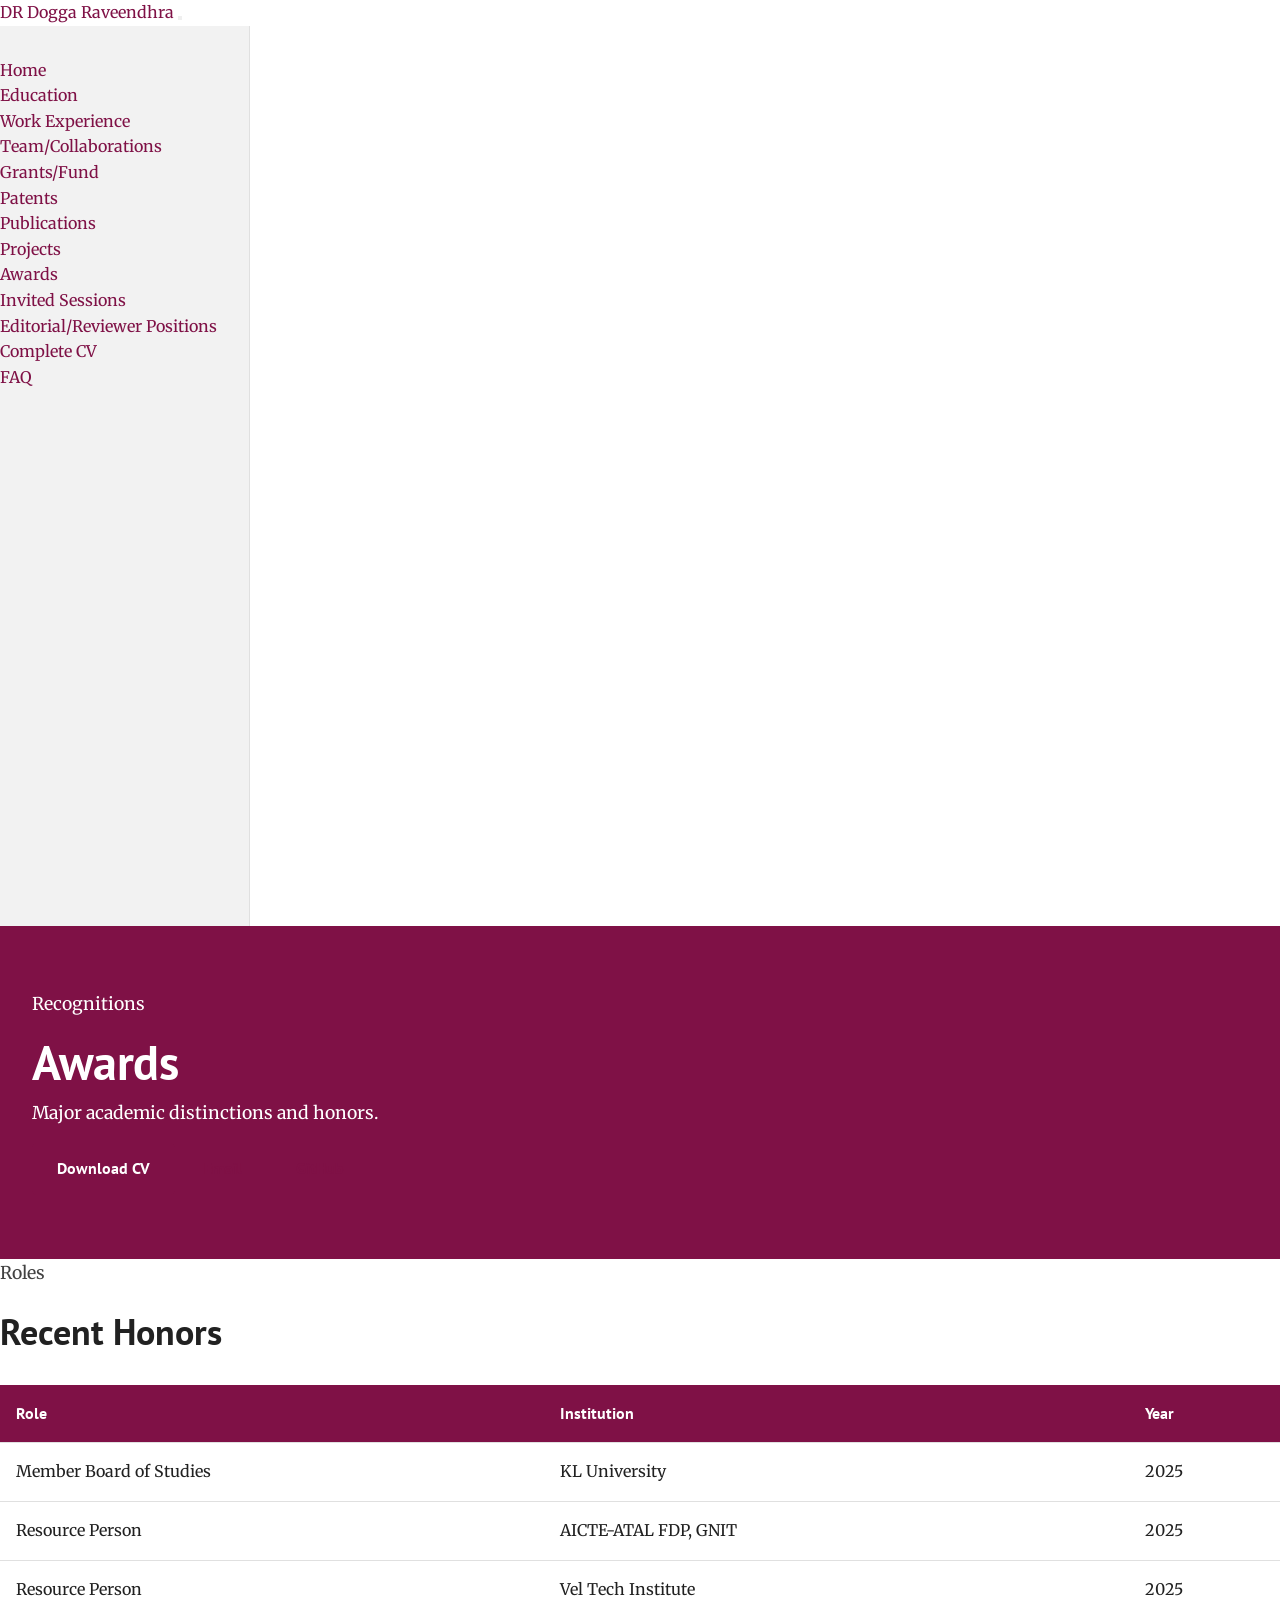
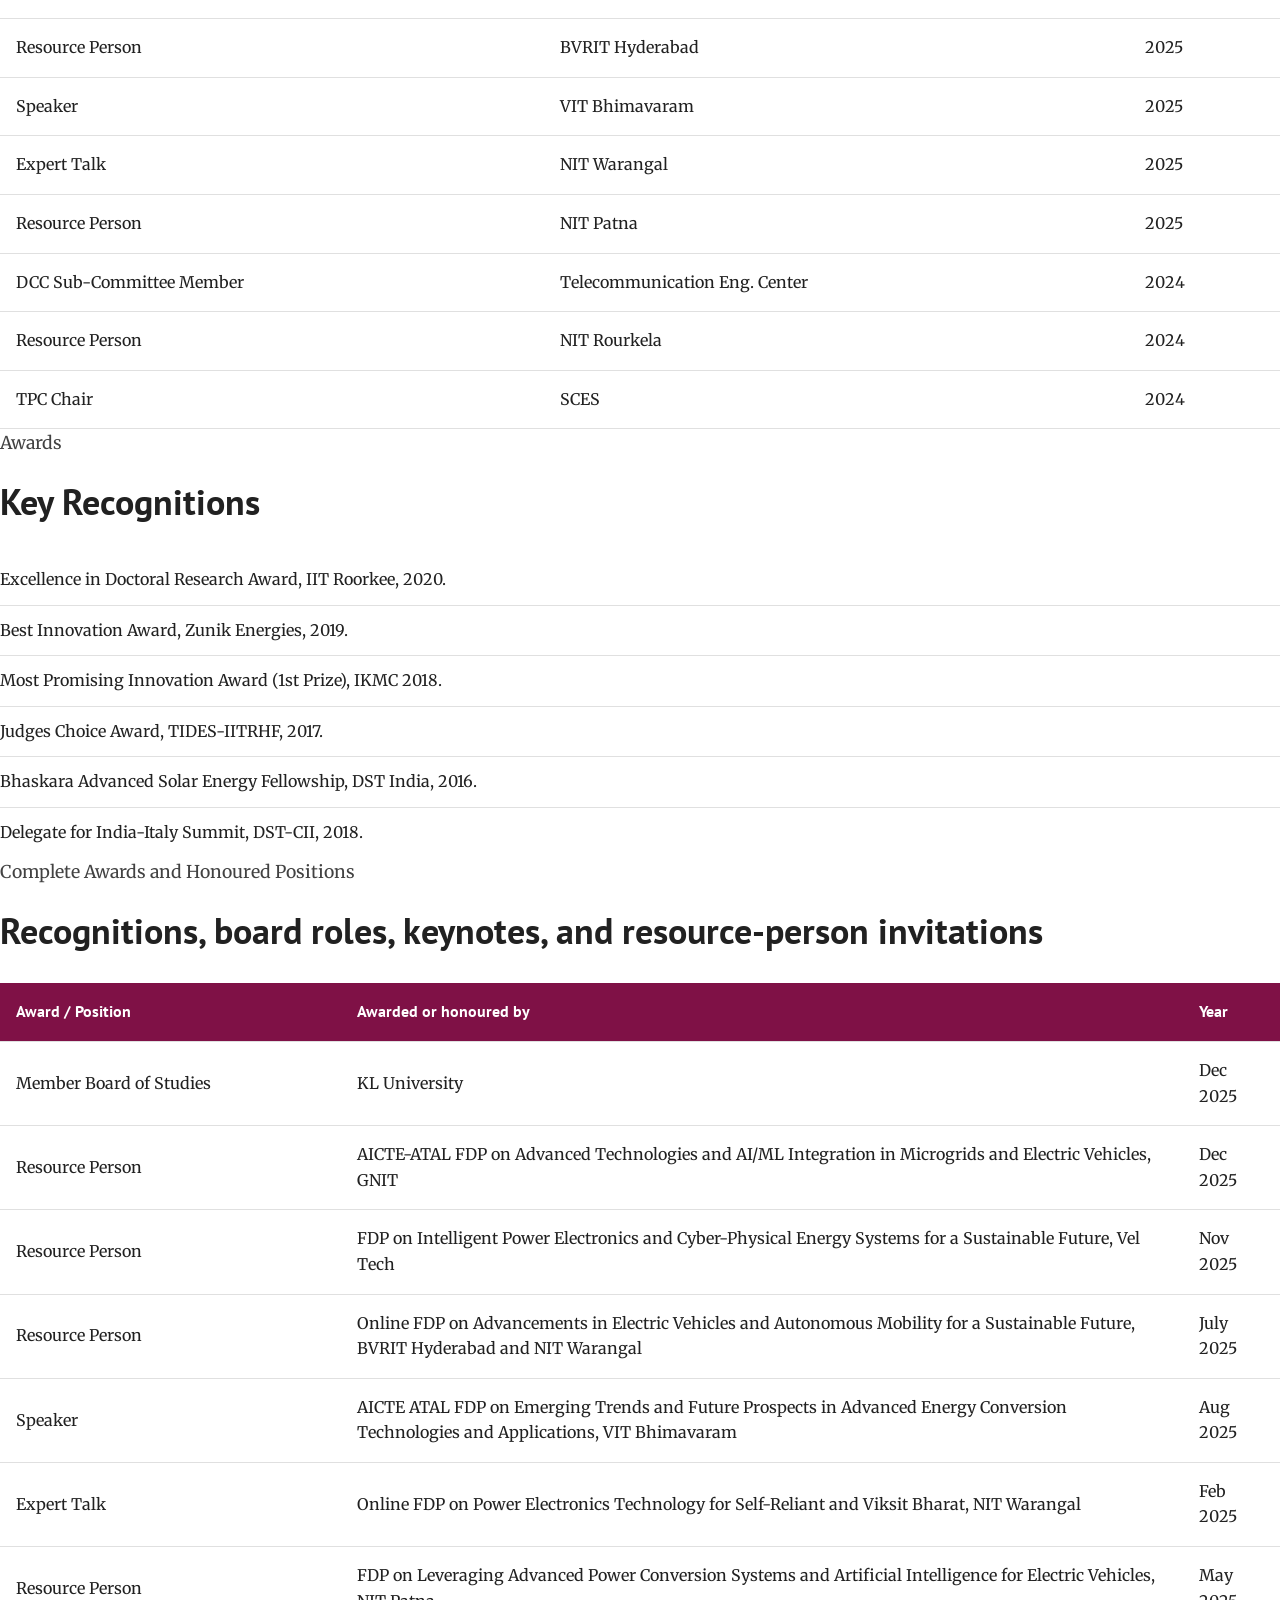
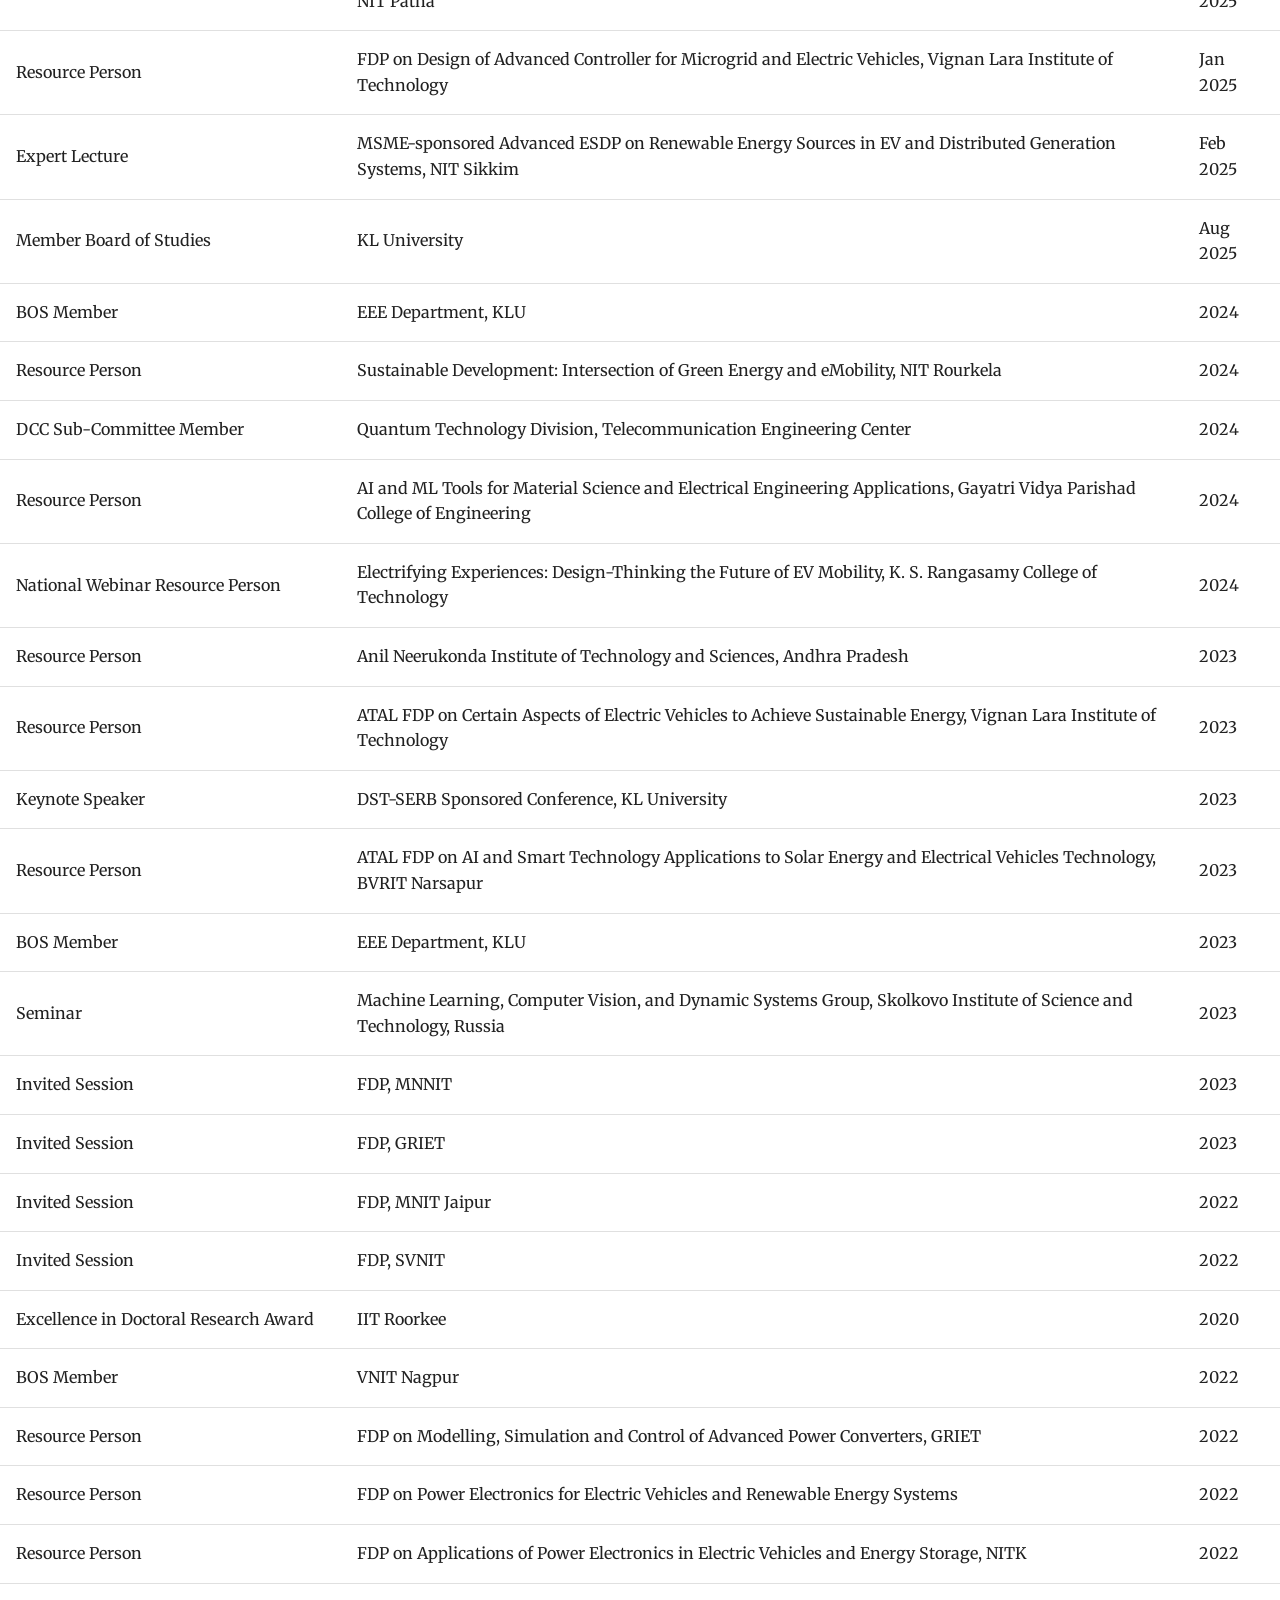
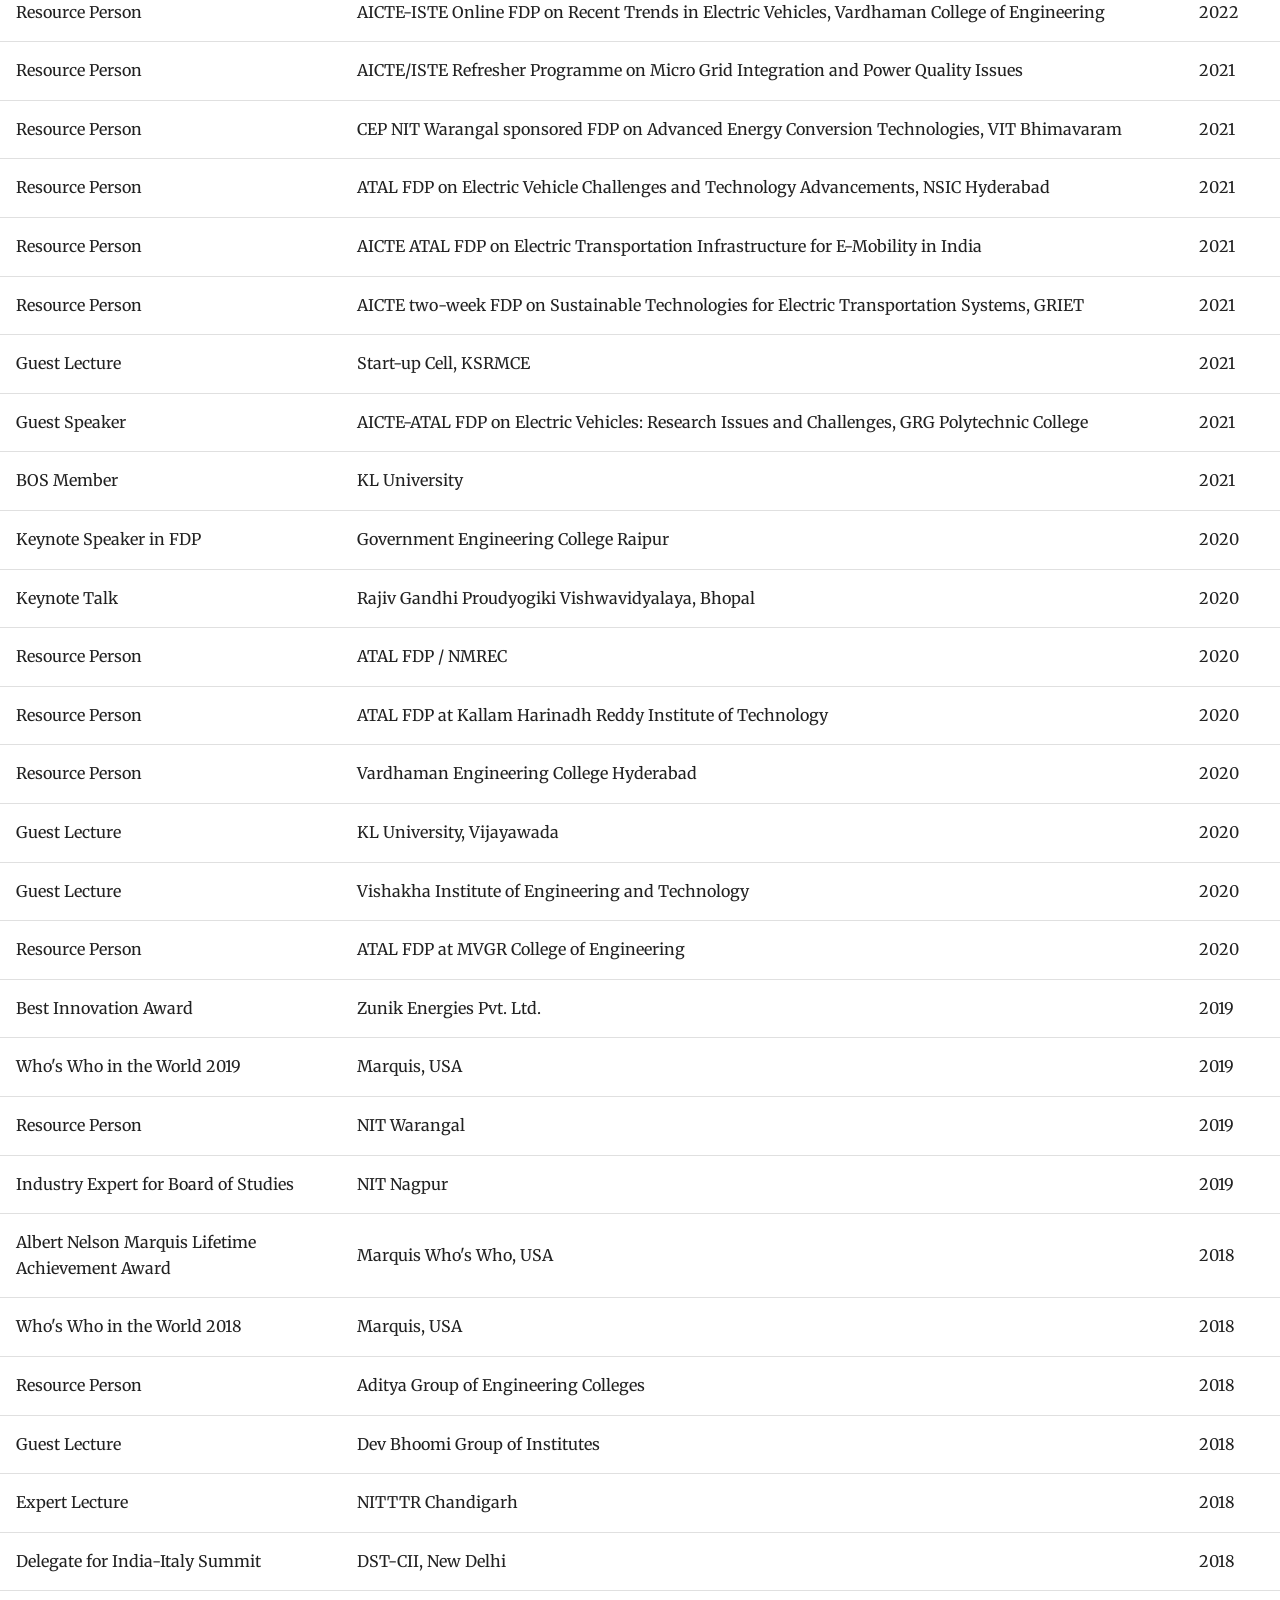
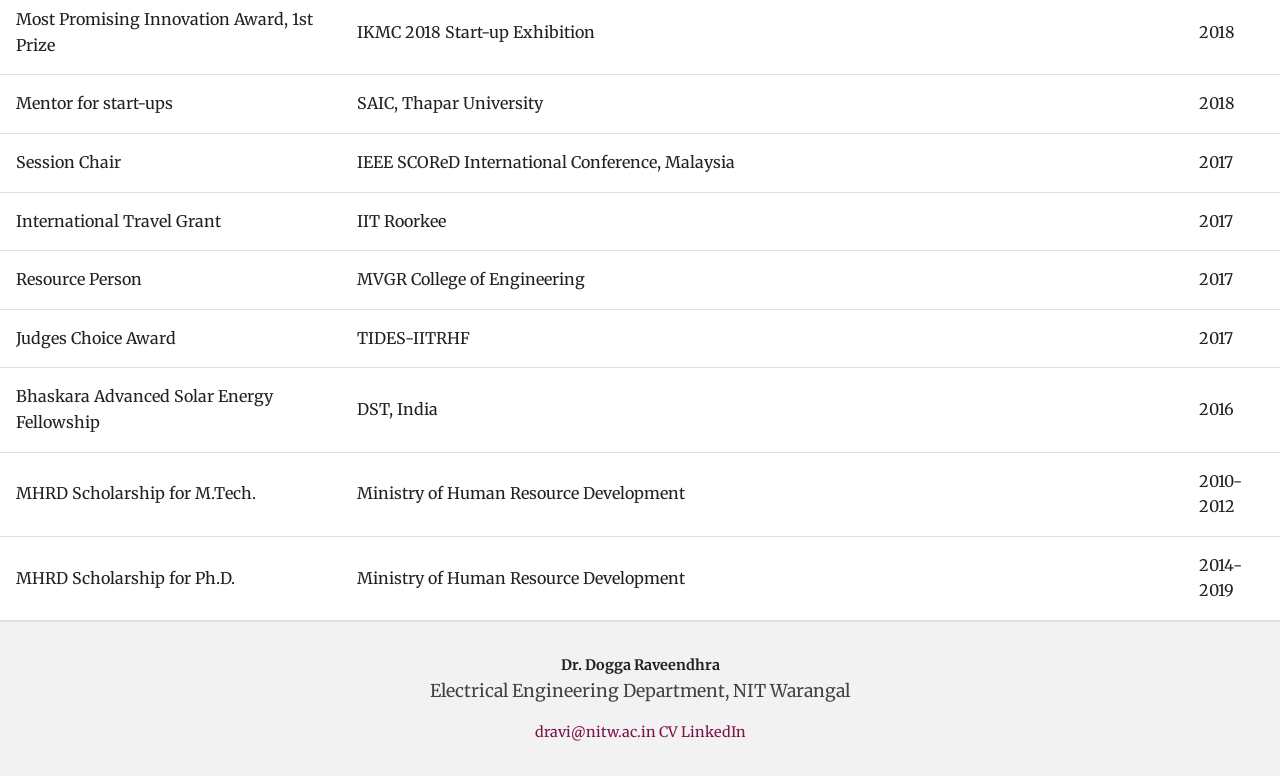
==== commit 6e0c8227: "Redesign: Match Google Sites Maroon/White style" ====
--- a/awards.html
+++ b/awards.html
@@ -7,7 +7,7 @@
     <meta name="description" content="Awards, recognitions, and honoured positions of Dr. Dogga Raveendhra.">
     <link rel="preconnect" href="https://fonts.googleapis.com">
     <link rel="preconnect" href="https://fonts.gstatic.com" crossorigin>
-    <link href="https://fonts.googleapis.com/css2?family=Outfit:wght@300;400;600;800;900&display=swap" rel="stylesheet">
+    <link href="https://fonts.googleapis.com/css2?family=PT+Sans:wght@400;700&family=Merriweather:wght@300;400;700&display=swap" rel="stylesheet">
     <link rel="stylesheet" href="styles.css">
   </head>
   <body data-page="awards">
--- a/styles.css
+++ b/styles.css
@@ -1,887 +1,441 @@
+/* ==========================================================================
+   CSS Variables & Theme Setup (Google Sites Maroon/White style)
+   ========================================================================== */
 :root {
-  /* Core Colors */
-  --ink: #111827;
-  --muted: #6B7280;
-  --paper: #F9FAFB;
-  --soft: #F3F4F6;
-  --white: #FFFFFF;
-  --line: #E5E7EB;
-  
-  /* Brand Colors - Upgraded */
-  --teal: #0D9488;
-  --teal-dark: #0F766E;
-  --teal-deep: #115E59;
-  --gold: #D97706;
-  --gold-light: #F59E0B;
-  --green: #059669;
-
-  /* Modern Effects */
-  --shadow-sm: 0 4px 6px -1px rgba(0, 0, 0, 0.05), 0 2px 4px -1px rgba(0, 0, 0, 0.03);
-  --shadow-md: 0 10px 15px -3px rgba(0, 0, 0, 0.05), 0 4px 6px -2px rgba(0, 0, 0, 0.025);
-  --shadow-lg: 0 20px 25px -5px rgba(0, 0, 0, 0.05), 0 10px 10px -5px rgba(0, 0, 0, 0.02);
-  --shadow-hover: 0 25px 50px -12px rgba(13, 148, 136, 0.15);
-  --radius: 12px;
-  --max: 1200px;
-  --transition: all 0.3s cubic-bezier(0.4, 0, 0.2, 1);
+  --maroon: #7f1146;
+  --maroon-dark: #5a0b31;
+  --maroon-light: rgba(127, 17, 70, 0.1);
+  --bg-primary: #ffffff;
+  --bg-secondary: #f2f2f2;
+  --text-primary: #212121;
+  --text-secondary: #424242;
+  --white: #ffffff;
+  --border-color: #e0e0e0;
+
+  --font-heading: 'PT Sans', sans-serif;
+  --font-body: 'Merriweather', serif;
 }
 
 * {
+  margin: 0;
+  padding: 0;
   box-sizing: border-box;
 }
 
-html {
-  scroll-behavior: smooth;
-}
-
 body {
-  margin: 0;
-  color: var(--ink);
-  background: var(--paper);
-  font-family: 'Outfit', -apple-system, BlinkMacSystemFont, 'Segoe UI', Roboto, Helvetica, Arial, sans-serif;
-  line-height: 1.7;
-  overflow-x: hidden;
+  font-family: var(--font-body);
+  background-color: var(--bg-primary);
+  color: var(--text-primary);
+  line-height: 1.6;
   -webkit-font-smoothing: antialiased;
 }
 
-img {
-  display: block;
-  max-width: 100%;
-  height: auto;
+/* Typography */
+h1, h2, h3, h4, h5, h6, .nav-link, .kicker {
+  font-family: var(--font-heading);
+  color: var(--maroon);
+}
+
+h1 {
+  font-size: clamp(2rem, 5vw, 3rem);
+  line-height: 1.2;
+  margin-bottom: 0.5rem;
+  letter-spacing: -0.5px;
+}
+
+h2 {
+  font-size: clamp(1.5rem, 3vw, 2.25rem);
+  margin-bottom: 1.5rem;
+  color: var(--text-primary);
+}
+
+h3 {
+  font-size: 1.25rem;
+  margin-bottom: 0.75rem;
+  color: var(--text-primary);
+}
+
+p {
+  margin-bottom: 1rem;
+  color: var(--text-secondary);
+  font-size: 1.1rem;
 }
 
 a {
-  color: inherit;
-  transition: var(--transition);
-}
-
-/* Animations */
-@keyframes fadeUp {
-  from { opacity: 0; transform: translateY(30px); }
-  to { opacity: 1; transform: translateY(0); }
-}
-
-@keyframes gradientBg {
-  0% { background-position: 0% 50%; }
-  50% { background-position: 100% 50%; }
-  100% { background-position: 0% 50%; }
-}
-
-.reveal-on-scroll {
-  opacity: 0;
-  transform: translateY(30px);
-  transition: opacity 0.8s cubic-bezier(0.4, 0, 0.2, 1), transform 0.8s cubic-bezier(0.4, 0, 0.2, 1);
-}
-
-.reveal-on-scroll.is-visible {
-  opacity: 1;
-  transform: translateY(0);
-}
-
-/* Header */
-.site-header {
+  color: var(--maroon);
+  text-decoration: none;
+  transition: color 0.3s ease;
+}
+
+a:hover {
+  color: var(--maroon-dark);
+  text-decoration: underline;
+}
+
+/* ==========================================================================
+   Layout & Components
+   ========================================================================== */
+.site-wrapper {
+  display: flex;
+}
+
+/* Sidebar Navigation */
+.site-nav {
+  width: 250px;
+  background: var(--bg-secondary);
+  height: 100vh;
   position: sticky;
   top: 0;
-  z-index: 50;
-  display: flex;
-  align-items: center;
-  justify-content: space-between;
-  gap: 18px;
-  padding: 16px clamp(20px, 5vw, 60px);
-  color: var(--white);
-  background: rgba(15, 118, 110, 0.95);
-  box-shadow: 0 1px 0 rgba(255, 255, 255, 0.1);
-  transition: var(--transition);
-}
-
-.site-header.is-scrolled,
-.site-header.is-open {
-  background: rgba(17, 94, 89, 0.85);
-  backdrop-filter: blur(16px);
-  -webkit-backdrop-filter: blur(16px);
-  box-shadow: 0 4px 30px rgba(0, 0, 0, 0.1);
-}
-
-.brand {
-  display: inline-flex;
-  align-items: center;
-  gap: 14px;
+  border-right: 1px solid var(--border-color);
+  display: flex;
+  flex-direction: column;
+  padding: 2rem 0;
+  z-index: 100;
+}
+
+.nav-header {
+  padding: 0 1.5rem 1.5rem;
+  border-bottom: 1px solid var(--border-color);
+  margin-bottom: 1rem;
+}
+
+.nav-header h2 {
+  font-size: 1.25rem;
+  margin: 0;
+  color: var(--maroon);
+}
+
+.nav-list {
+  list-style: none;
+  flex: 1;
+  overflow-y: auto;
+}
+
+.nav-link {
+  display: block;
+  padding: 0.75rem 1.5rem;
+  color: var(--text-primary);
+  font-weight: 700;
+  border-left: 4px solid transparent;
+}
+
+.nav-link:hover, .nav-link.active {
+  background: var(--bg-primary);
+  color: var(--maroon);
+  border-left-color: var(--maroon);
+  text-decoration: none;
+}
+
+.mobile-nav-toggle {
+  display: none;
+  background: none;
+  border: none;
+  color: var(--white);
+  font-size: 1.5rem;
+  cursor: pointer;
+}
+
+/* Main Content Area */
+.site-main {
+  flex: 1;
   min-width: 0;
-  color: var(--white);
-  font-weight: 800;
-  font-size: 1.1rem;
-  text-decoration: none;
-}
-
-.brand-mark {
-  display: grid;
-  place-items: center;
-  width: 44px;
-  height: 44px;
-  border: 2px solid rgba(255, 255, 255, 0.8);
-  border-radius: 50%;
+  display: flex;
+  flex-direction: column;
+  min-height: 100vh;
+}
+
+/* Hero Section */
+.page-hero {
+  padding: 4rem 2rem;
+  background: var(--maroon);
+  color: var(--white);
+}
+
+.page-hero.home-hero {
+  background: linear-gradient(rgba(127, 17, 70, 0.85), rgba(90, 11, 49, 0.95)), url('HomePage_Banner.jpg') center/cover no-repeat;
+  padding: 6rem 2rem;
+}
+
+.page-hero h1, .page-hero p, .page-hero h2 {
+  color: var(--white);
+}
+
+.hero-stats {
+  display: flex;
+  gap: 2rem;
+  margin-top: 2rem;
+  flex-wrap: wrap;
+}
+
+.stat-item strong {
+  display: block;
+  font-size: 2rem;
+  font-family: var(--font-heading);
+}
+
+.stat-item span {
+  font-family: var(--font-body);
+  font-size: 0.9rem;
+  opacity: 0.9;
+}
+
+/* Sections */
+.page-section {
+  padding: 4rem 2rem;
+  border-bottom: 1px solid var(--border-color);
+}
+
+.page-section:nth-child(even) {
+  background: var(--bg-secondary);
+}
+
+.section-header {
+  margin-bottom: 2rem;
+}
+
+.kicker {
+  display: inline-block;
   font-size: 0.85rem;
-  font-weight: 900;
-  background: linear-gradient(135deg, rgba(255,255,255,0.2), transparent);
-}
-
-.site-nav {
-  display: flex;
-  flex-wrap: wrap;
-  justify-content: flex-end;
-  gap: 8px;
-  max-width: 940px;
-}
-
-.site-nav a {
-  padding: 8px 14px;
-  border-radius: var(--radius);
-  color: rgba(255, 255, 255, 0.9);
-  font-size: 0.9rem;
-  font-weight: 600;
-  text-decoration: none;
-  transition: var(--transition);
-}
-
-.site-nav a:hover,
-.site-nav a:focus-visible,
-.site-nav a.active {
-  color: var(--white);
-  background: rgba(255, 255, 255, 0.2);
-  transform: translateY(-2px);
-}
-
-.site-nav a.active {
-  color: var(--ink);
-  background: var(--gold-light);
-  box-shadow: 0 4px 14px rgba(217, 119, 6, 0.3);
-}
-
-.nav-toggle {
-  display: none;
-  width: 44px;
-  height: 44px;
-  padding: 0;
-  border: 1px solid rgba(255, 255, 255, 0.58);
-  border-radius: 50%;
-  color: var(--white);
-  background: transparent;
-  cursor: pointer;
-}
-
-.nav-toggle span {
-  display: block;
-  width: 20px;
-  height: 2px;
-  margin: 5px auto;
-  background: currentColor;
-  transition: var(--transition);
-}
-
-/* Hero */
-.page-hero {
-  display: grid;
-  grid-template-columns: minmax(0, 1fr);
-  gap: 40px;
-  padding: clamp(80px, 12vw, 140px) clamp(20px, 5vw, 60px);
-  color: var(--white);
-  background: linear-gradient(-45deg, #0F766E, #115E59, #0D9488, #0B3C38);
-  background-size: 400% 400%;
-  animation: gradientBg 15s ease infinite;
-  position: relative;
-  overflow: hidden;
-}
-
-.page-hero::before {
-  content: "";
-  position: absolute;
-  top: 0; right: 0; bottom: 0; left: 0;
-  background: url('data:image/svg+xml;utf8,<svg width="100" height="100" xmlns="http://www.w3.org/2000/svg"><circle cx="2" cy="2" r="1.5" fill="rgba(255,255,255,0.05)"/></svg>');
-  pointer-events: none;
-}
-
-.home-hero {
-  grid-template-columns: minmax(0, 1.2fr) minmax(280px, 400px);
-  align-items: center;
-}
-
-.hero-copy,
-.stat-grid {
-  width: min(var(--max), 100%);
-  margin-inline: auto;
-  position: relative;
-  z-index: 2;
-  animation: fadeUp 1s cubic-bezier(0.4, 0, 0.2, 1) forwards;
-}
-
-.home-hero .hero-copy {
-  width: 100%;
-}
-
-.eyebrow {
-  display: inline-block;
-  margin: 0 0 16px;
-  padding: 6px 12px;
-  color: var(--gold-light);
-  background: rgba(217, 119, 6, 0.15);
-  border-radius: 999px;
-  font-size: 0.8rem;
-  font-weight: 800;
+  text-transform: uppercase;
   letter-spacing: 1px;
-  text-transform: uppercase;
-  backdrop-filter: blur(4px);
-}
-
-.page-hero h1 {
-  max-width: 900px;
-  margin: 0;
-  font-size: clamp(3rem, 7vw, 5.5rem);
-  font-weight: 900;
-  line-height: 1.1;
-  letter-spacing: -0.02em;
-  overflow-wrap: anywhere;
-  text-shadow: 0 4px 12px rgba(0,0,0,0.1);
-}
-
-.page-hero p {
-  max-width: 820px;
-  margin: 24px 0 0;
-  color: rgba(255, 255, 255, 0.9);
-  font-size: clamp(1.1rem, 2vw, 1.35rem);
-  font-weight: 400;
-}
-
-.hero-actions {
-  display: flex;
-  flex-wrap: wrap;
-  gap: 16px;
-  margin-top: 40px;
-}
-
-.button {
-  display: inline-flex;
-  align-items: center;
-  justify-content: center;
-  min-height: 52px;
-  padding: 0 24px;
-  border-radius: var(--radius);
-  font-size: 1rem;
-  font-weight: 800;
-  text-decoration: none;
-  cursor: pointer;
-  transition: var(--transition);
-}
-
-.button.primary {
-  color: var(--white);
-  background: var(--gold);
-  box-shadow: 0 4px 15px rgba(217, 119, 6, 0.4);
-  border: 1px solid transparent;
-}
-
-.button.primary:hover {
-  background: var(--gold-light);
-  transform: translateY(-3px);
-  box-shadow: 0 8px 25px rgba(217, 119, 6, 0.5);
-}
-
-.button.secondary {
-  color: var(--white);
-  background: rgba(255, 255, 255, 0.1);
-  border: 1px solid rgba(255, 255, 255, 0.2);
-  backdrop-filter: blur(10px);
-}
-
-.button.secondary:hover {
-  background: rgba(255, 255, 255, 0.2);
-  transform: translateY(-3px);
-}
-
-.hero-portrait {
-  justify-self: center;
-  width: min(360px, 75vw);
-  overflow: hidden;
-  border: 8px solid rgba(255, 255, 255, 0.15);
-  border-radius: 50% 50% 12px 12px;
-  background: rgba(255, 255, 255, 0.1);
-  box-shadow: 0 20px 40px rgba(0,0,0,0.2);
-  transform: translateY(0);
-  transition: transform 0.5s ease;
-  animation: fadeUp 1s 0.2s both;
-}
-
-.hero-portrait:hover {
-  transform: translateY(-10px);
-}
-
-.hero-portrait img {
-  width: 100%;
-  aspect-ratio: 343 / 384;
-  object-fit: cover;
-  transition: transform 0.5s ease;
-}
-
-.hero-portrait:hover img {
-  transform: scale(1.05);
-}
-
-.stat-grid {
-  grid-column: 1 / -1;
-  display: grid;
-  grid-template-columns: repeat(6, 1fr);
-  gap: 16px;
-  margin-top: 40px;
-  padding: 0;
-  color: var(--ink);
-  animation: fadeUp 1s 0.4s both;
-}
-
-.stat-grid div {
-  padding: 24px 20px;
-  background: rgba(255, 255, 255, 0.95);
-  border-radius: var(--radius);
-  box-shadow: var(--shadow-md);
-  text-align: center;
-  transition: var(--transition);
-  backdrop-filter: blur(10px);
-}
-
-.stat-grid div:hover {
-  transform: translateY(-5px);
-  box-shadow: var(--shadow-lg);
-}
-
-.stat-grid dt {
-  color: var(--teal);
-  font-size: 2.2rem;
-  font-weight: 900;
-  line-height: 1;
-}
-
-.stat-grid dd {
-  margin: 10px 0 0;
-  color: var(--muted);
-  font-size: 0.95rem;
-  font-weight: 600;
-}
-
-/* Sections */
-.content-section {
-  padding: clamp(70px, 10vw, 120px) clamp(20px, 5vw, 60px);
-}
-
-.content-section.band {
-  background: var(--soft);
-}
-
-.section-inner {
-  width: min(var(--max), 100%);
-  margin-inline: auto;
-}
-
-.section-heading {
-  display: grid;
-  grid-template-columns: minmax(250px, 0.65fr) minmax(0, 1fr);
-  gap: clamp(30px, 6vw, 80px);
-  margin-bottom: 50px;
-}
-
-.section-heading h2 {
-  margin: 0;
-  font-size: clamp(2.2rem, 5vw, 4.2rem);
-  font-weight: 800;
-  line-height: 1.1;
-  letter-spacing: -0.01em;
-  color: var(--ink);
-}
-
-.section-body {
-  min-width: 0;
-}
-
-.split-copy {
-  display: grid;
-  grid-template-columns: repeat(2, minmax(0, 1fr));
-  gap: 30px;
-  font-size: 1.1rem;
-}
-
-.lead-copy,
-.split-copy p,
-.card-grid p,
-.timeline p,
-.paper-list p,
-.feature-list,
-.faq-list p {
-  color: var(--muted);
-}
-
-/* Cards */
+  color: var(--maroon);
+  font-weight: 700;
+  margin-bottom: 0.5rem;
+}
+
+/* Cards & Grids */
 .card-grid {
   display: grid;
-  grid-template-columns: repeat(3, minmax(0, 1fr));
-  gap: 24px;
-}
-
-.card-grid.four {
-  grid-template-columns: repeat(4, minmax(0, 1fr));
-}
-
-.card-grid article,
-.timeline article,
-.paper-list article,
-.detail-box {
-  min-width: 0;
-  padding: 30px;
-  border: 1px solid var(--line);
-  border-radius: var(--radius);
-  background: var(--white);
-  box-shadow: var(--shadow-sm);
-  transition: var(--transition);
-  position: relative;
-  overflow: hidden;
-}
-
-.card-grid article:hover,
-.paper-list article:hover {
-  transform: translateY(-5px);
-  box-shadow: var(--shadow-hover);
-  border-color: rgba(13, 148, 136, 0.3);
-}
-
-.card-grid article::after {
-  content: "";
-  position: absolute;
-  top: 0; left: 0; width: 100%; height: 4px;
-  background: var(--teal);
-  transform: scaleX(0);
-  transform-origin: left;
-  transition: transform 0.3s ease;
-}
-
-.card-grid article:hover::after {
-  transform: scaleX(1);
-}
-
-h3 {
-  margin: 0 0 12px;
-  font-size: 1.25rem;
-  font-weight: 700;
-  color: var(--ink);
-  line-height: 1.4;
+  grid-template-columns: repeat(auto-fit, minmax(280px, 1fr));
+  gap: 1.5rem;
+}
+
+.card-grid article {
+  background: var(--bg-primary);
+  border: 1px solid var(--border-color);
+  padding: 1.5rem;
+  box-shadow: 0 2px 4px rgba(0,0,0,0.05);
 }
 
 /* Timeline */
 .timeline {
-  display: grid;
-  grid-template-columns: repeat(2, minmax(0, 1fr));
-  gap: 24px;
+  display: flex;
+  flex-direction: column;
+  gap: 1.5rem;
 }
 
 .timeline article {
-  border-left: 4px solid var(--teal);
-  border-radius: 0 var(--radius) var(--radius) 0;
+  background: var(--bg-primary);
+  border-left: 4px solid var(--maroon);
+  padding: 1.5rem;
+  box-shadow: 0 2px 4px rgba(0,0,0,0.05);
 }
 
 .timeline span {
-  display: inline-block;
-  margin-bottom: 12px;
-  padding: 4px 10px;
-  background: var(--soft);
-  color: var(--teal-dark);
-  border-radius: 6px;
-  font-size: 0.85rem;
-  font-weight: 800;
-  text-transform: uppercase;
-}
-
-/* Lists */
+  font-family: var(--font-heading);
+  font-weight: 700;
+  color: var(--maroon);
+  display: block;
+  margin-bottom: 0.5rem;
+}
+
+/* Lists & Tables */
 .feature-list {
-  display: grid;
-  gap: 16px;
-  margin: 0;
-  padding: 0;
   list-style: none;
 }
 
-.feature-list.compact {
-  gap: 12px;
-}
-
 .feature-list li {
-  position: relative;
-  padding-left: 32px;
-  background: var(--white);
-  padding: 16px 20px 16px 45px;
-  border-radius: var(--radius);
-  border: 1px solid var(--line);
-  transition: var(--transition);
-}
-
-.feature-list li:hover {
-  transform: translateX(5px);
-  box-shadow: var(--shadow-sm);
-  border-color: var(--teal);
-}
-
-.feature-list li::before {
-  position: absolute;
-  top: 24px;
-  left: 20px;
-  width: 14px;
-  height: 3px;
-  background: var(--teal);
-  content: "";
-  border-radius: 2px;
-}
-
-.tag-cloud {
-  display: flex;
-  flex-wrap: wrap;
-  gap: 12px;
-}
-
-.tag-cloud span {
-  padding: 10px 18px;
-  border: 1px solid rgba(13, 148, 136, 0.2);
-  border-radius: 999px;
-  color: var(--teal-dark);
-  background: rgba(13, 148, 136, 0.05);
-  font-weight: 700;
-  font-size: 0.9rem;
-  transition: var(--transition);
-}
-
-.tag-cloud span:hover {
-  background: var(--teal);
-  color: var(--white);
-  transform: translateY(-2px);
-}
-
-/* Tables */
+  padding: 0.75rem 0;
+  border-bottom: 1px solid var(--border-color);
+}
+
+.feature-list li:last-child {
+  border-bottom: none;
+}
+
 .table-wrap {
   overflow-x: auto;
-  border: 1px solid var(--line);
-  border-radius: var(--radius);
-  background: var(--white);
-  box-shadow: var(--shadow-sm);
 }
 
 table {
   width: 100%;
-  min-width: 720px;
   border-collapse: collapse;
+  background: var(--bg-primary);
+  box-shadow: 0 2px 4px rgba(0,0,0,0.05);
 }
 
 th, td {
-  padding: 18px 20px;
-  border-bottom: 1px solid var(--line);
+  padding: 1rem;
   text-align: left;
-  vertical-align: top;
+  border-bottom: 1px solid var(--border-color);
 }
 
 th {
-  color: var(--white);
-  background: var(--teal);
+  background: var(--maroon);
+  color: var(--white);
+  font-family: var(--font-heading);
+}
+
+/* Buttons */
+.cv-source-actions {
+  display: flex;
+  gap: 1rem;
+  margin-bottom: 1.5rem;
+}
+
+.button {
+  display: inline-block;
+  padding: 0.75rem 1.5rem;
+  font-family: var(--font-heading);
+  font-weight: 700;
+  border-radius: 4px;
+  cursor: pointer;
+  border: 1px solid var(--maroon);
+  text-decoration: none !important;
+}
+
+.button.primary {
+  background: var(--maroon);
+  color: var(--white);
+}
+
+.button.primary:hover {
+  background: var(--maroon-dark);
+  color: var(--white);
+}
+
+.button.secondary {
+  background: transparent;
+  color: var(--maroon);
+}
+
+.button.secondary:hover {
+  background: var(--maroon-light);
+}
+
+/* IFrames */
+iframe {
+  width: 100%;
+  height: 80vh;
+  border: 1px solid var(--border-color);
+}
+
+/* Carousel */
+.carousel-container {
+  display: flex;
+  gap: 1rem;
+  overflow-x: auto;
+  padding-bottom: 1rem;
+}
+
+.carousel-container article {
+  flex: 0 0 300px;
+  background: var(--bg-primary);
+  border: 1px solid var(--border-color);
+  padding: 1.5rem;
+  box-shadow: 0 2px 4px rgba(0,0,0,0.05);
+}
+
+/* Details/FAQ */
+details {
+  background: var(--bg-primary);
+  border: 1px solid var(--border-color);
+  margin-bottom: 1rem;
+  padding: 1rem;
+}
+
+summary {
+  font-family: var(--font-heading);
+  font-weight: 700;
+  color: var(--maroon);
+  cursor: pointer;
+  outline: none;
+}
+
+details p {
+  margin-top: 1rem;
+  margin-bottom: 0;
+}
+
+/* Tag Cloud */
+.tag-cloud {
+  display: flex;
+  flex-wrap: wrap;
+  gap: 0.5rem;
+}
+
+.tag-cloud span {
+  background: var(--maroon-light);
+  color: var(--maroon);
+  padding: 0.5rem 1rem;
+  border-radius: 20px;
+  font-family: var(--font-heading);
   font-size: 0.9rem;
-  font-weight: 700;
-  text-transform: uppercase;
-  letter-spacing: 0.05em;
-}
-
-td {
-  color: var(--muted);
-}
-
-tr:hover td {
-  background: var(--soft);
-}
-
-/* Paper List */
-.paper-list {
-  display: grid;
-  gap: 16px;
-}
-
-.paper-list.numbered {
-  counter-reset: papers;
-}
-
-.paper-list.numbered article {
-  position: relative;
-  padding-left: 70px;
-  counter-increment: papers;
-}
-
-.paper-list.numbered article::before {
-  position: absolute;
-  top: 30px;
-  left: 24px;
-  width: 32px;
-  height: 32px;
-  display: grid;
-  place-items: center;
-  background: rgba(217, 119, 6, 0.1);
-  color: var(--gold);
-  border-radius: 50%;
-  font-weight: 900;
-  content: counter(papers);
-}
-
-/* Details & Accordions */
-.accordion-list {
-  display: grid;
-  gap: 16px;
-}
-
-.accordion-list details {
-  border: 1px solid var(--line);
-  border-radius: var(--radius);
-  background: var(--white);
-  box-shadow: var(--shadow-sm);
-  transition: var(--transition);
-}
-
-.accordion-list details[open] {
-  border-color: var(--teal);
-  box-shadow: var(--shadow-md);
-}
-
-.accordion-list summary {
-  cursor: pointer;
-  padding: 20px 24px;
-  color: var(--ink);
-  font-size: 1.1rem;
-  font-weight: 700;
-  transition: var(--transition);
-}
-
-.accordion-list summary:hover {
-  color: var(--teal);
-}
-
-.accordion-list details > *:not(summary) {
-  margin: 0 24px 24px;
-}
-
-.detail-grid {
-  display: grid;
-  grid-template-columns: repeat(2, minmax(0, 1fr));
-  gap: 20px;
-}
-
-.detail-grid article {
-  padding: 28px;
-}
-
-.detail-list, .dense-list {
-  display: grid;
-  gap: 12px;
-  margin: 0;
-  padding-left: 24px;
-  color: var(--muted);
-}
-
-.cv-pdf-frame {
-  width: 100%;
-  min-height: 800px;
-  border: 1px solid var(--line);
-  border-radius: var(--radius);
-  background: var(--white);
-  box-shadow: var(--shadow-md);
-}
-
-.contact-panel {
-  display: flex;
-  flex-wrap: wrap;
-  gap: 16px;
-}
-
-.contact-panel a {
-  padding: 14px 24px;
-  border: 1px solid var(--line);
-  border-radius: var(--radius);
-  color: var(--teal-dark);
-  background: var(--white);
-  font-weight: 800;
-  text-decoration: none;
-  box-shadow: var(--shadow-sm);
-  transition: var(--transition);
-}
-
-.contact-panel a:hover {
-  background: var(--teal);
-  color: var(--white);
-  transform: translateY(-3px);
-  box-shadow: var(--shadow-md);
-}
-
-.faq-list details {
-  border: 1px solid var(--line);
-  border-radius: var(--radius);
-  background: var(--white);
-  padding: 24px;
-  margin-bottom: 16px;
-  box-shadow: var(--shadow-sm);
-}
-
-.faq-list summary {
-  cursor: pointer;
-  color: var(--ink);
-  font-weight: 800;
-  font-size: 1.1rem;
-}
-
-.faq-list summary:hover {
-  color: var(--teal);
 }
 
 /* Footer */
 .site-footer {
-  display: flex;
-  align-items: center;
-  justify-content: space-between;
-  gap: 24px;
-  padding: 40px clamp(20px, 5vw, 60px);
-  color: rgba(255, 255, 255, 0.7);
-  background: #0B1120;
-}
-
-.site-footer p {
-  margin: 8px 0 0;
-}
-
-.footer-links {
-  display: flex;
-  flex-wrap: wrap;
-  gap: 20px;
-  justify-content: flex-end;
-}
-
-.footer-links a {
-  color: var(--white);
-  font-weight: 700;
-  text-decoration: none;
-  transition: var(--transition);
-}
-
-.footer-links a:hover {
-  color: var(--gold);
-}
-
-/* Carousel Additions */
-.carousel-container {
-  display: flex;
-  gap: 20px;
-  overflow-x: auto;
-  padding-bottom: 20px;
-  scroll-snap-type: x mandatory;
-  -webkit-overflow-scrolling: touch;
-}
-
-.carousel-container::-webkit-scrollbar {
-  height: 8px;
-}
-.carousel-container::-webkit-scrollbar-track {
-  background: var(--soft);
-  border-radius: 4px;
-}
-.carousel-container::-webkit-scrollbar-thumb {
-  background: var(--teal);
-  border-radius: 4px;
-}
-
-.carousel-container > article {
-  flex: 0 0 calc(50% - 10px);
-  scroll-snap-align: start;
+  margin-top: auto;
+  padding: 2rem;
+  background: var(--bg-secondary);
+  border-top: 1px solid var(--border-color);
+  text-align: center;
+  font-size: 0.9rem;
 }
 
 /* Responsive */
-@media (max-width: 1100px) {
+@media (max-width: 992px) {
+  .site-wrapper {
+    flex-direction: column;
+  }
+  
   .site-nav {
-    max-width: 760px;
-  }
-  .stat-grid {
-    grid-template-columns: repeat(3, 1fr);
-  }
-  .card-grid, .card-grid.four {
-    grid-template-columns: repeat(2, minmax(0, 1fr));
-  }
-  .carousel-container > article {
-    flex: 0 0 calc(80% - 10px);
-  }
-}
-
-@media (max-width: 860px) {
-  .nav-toggle {
+    width: 100%;
+    height: auto;
+    position: static;
+    flex-direction: row;
+    align-items: center;
+    justify-content: space-between;
+    padding: 1rem;
+    background: var(--maroon);
+  }
+
+  .nav-header {
+    border: none;
+    margin: 0;
+    padding: 0;
+  }
+
+  .nav-header h2 {
+    color: var(--white);
+  }
+
+  .mobile-nav-toggle {
     display: block;
-    flex: 0 0 auto;
-  }
-  .site-nav {
+  }
+
+  .nav-list {
+    display: none;
     position: absolute;
-    top: 76px;
-    right: 20px;
-    left: 20px;
-    display: none;
-    max-width: none;
-    flex-direction: column;
-    padding: 16px;
-    border: 1px solid rgba(255, 255, 255, 0.1);
-    border-radius: var(--radius);
-    background: rgba(17, 94, 89, 0.98);
-    backdrop-filter: blur(16px);
-    box-shadow: var(--shadow-lg);
-  }
-  .site-nav.is-open {
-    display: flex;
-    animation: fadeUp 0.3s ease;
-  }
-  .site-nav a {
-    padding: 12px;
-  }
-  .home-hero {
-    grid-template-columns: 1fr;
-    text-align: center;
-  }
-  .hero-portrait {
-    order: -1;
-    margin-bottom: 20px;
-  }
-  .hero-actions {
-    justify-content: center;
-  }
-  .eyebrow {
-    margin-inline: auto;
-  }
-  .stat-grid {
-    grid-template-columns: repeat(2, 1fr);
-  }
-  .section-heading, .split-copy, .timeline, .detail-grid {
-    grid-template-columns: 1fr;
-  }
-  .carousel-container > article {
-    flex: 0 0 90%;
-  }
-}
-
-@media (max-width: 600px) {
-  .brand {
-    font-size: 1rem;
-  }
-  .page-hero h1 {
-    font-size: clamp(2.5rem, 12vw, 3.5rem);
-  }
-  .hero-actions, .contact-panel, .cv-source-actions, .footer-links {
-    flex-direction: column;
-  }
-  .button, .contact-panel a {
-    width: 100%;
-    text-align: center;
-  }
-  .stat-grid, .card-grid, .card-grid.four {
-    grid-template-columns: 1fr;
-  }
-  .site-footer {
-    align-items: flex-start;
-    flex-direction: column;
-  }
-}
+    top: 100%;
+    left: 0;
+    right: 0;
+    background: var(--maroon-dark);
+  }
+
+  .nav-list.active {
+    display: block;
+  }
+
+  .nav-link {
+    color: var(--white);
+    border-left: none;
+    border-bottom: 1px solid rgba(255,255,255,0.1);
+  }
+
+  .nav-link:hover, .nav-link.active {
+    background: rgba(255,255,255,0.1);
+    color: var(--white);
+    border-left: none;
+  }
+}
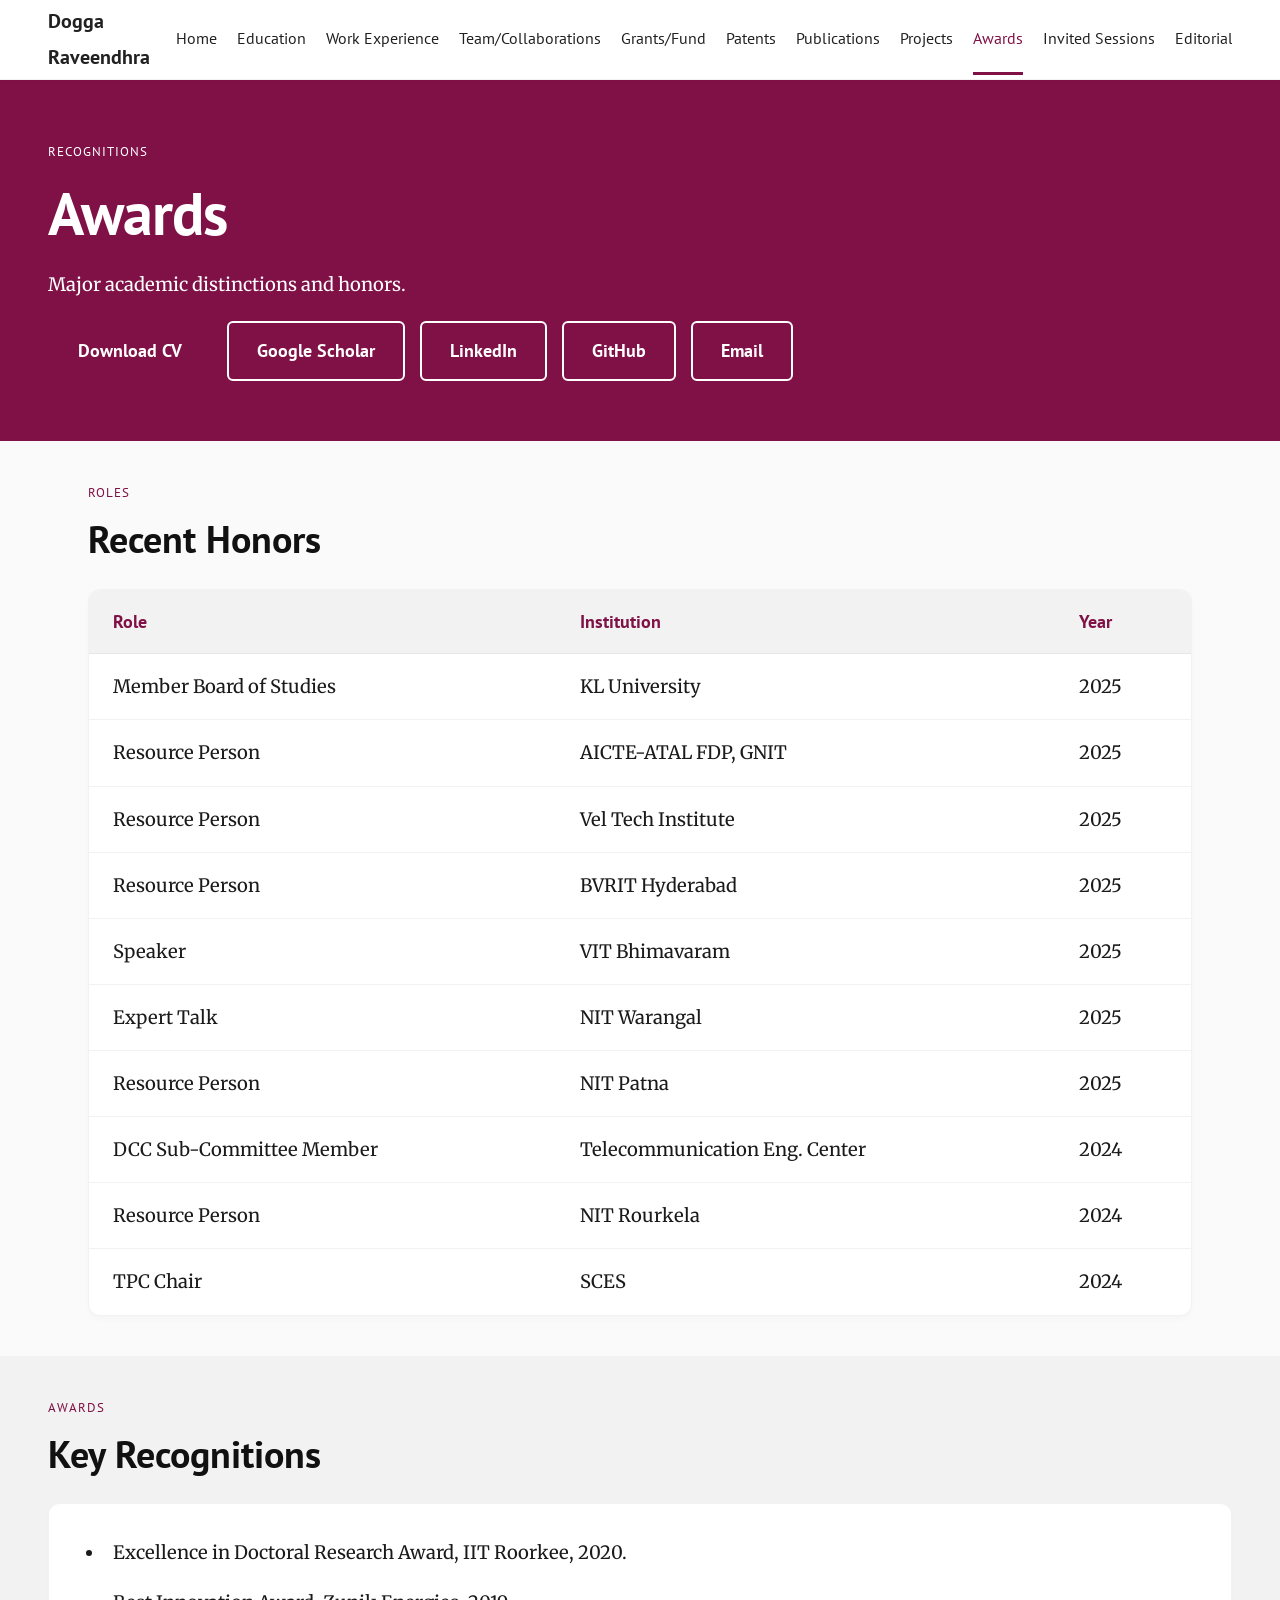
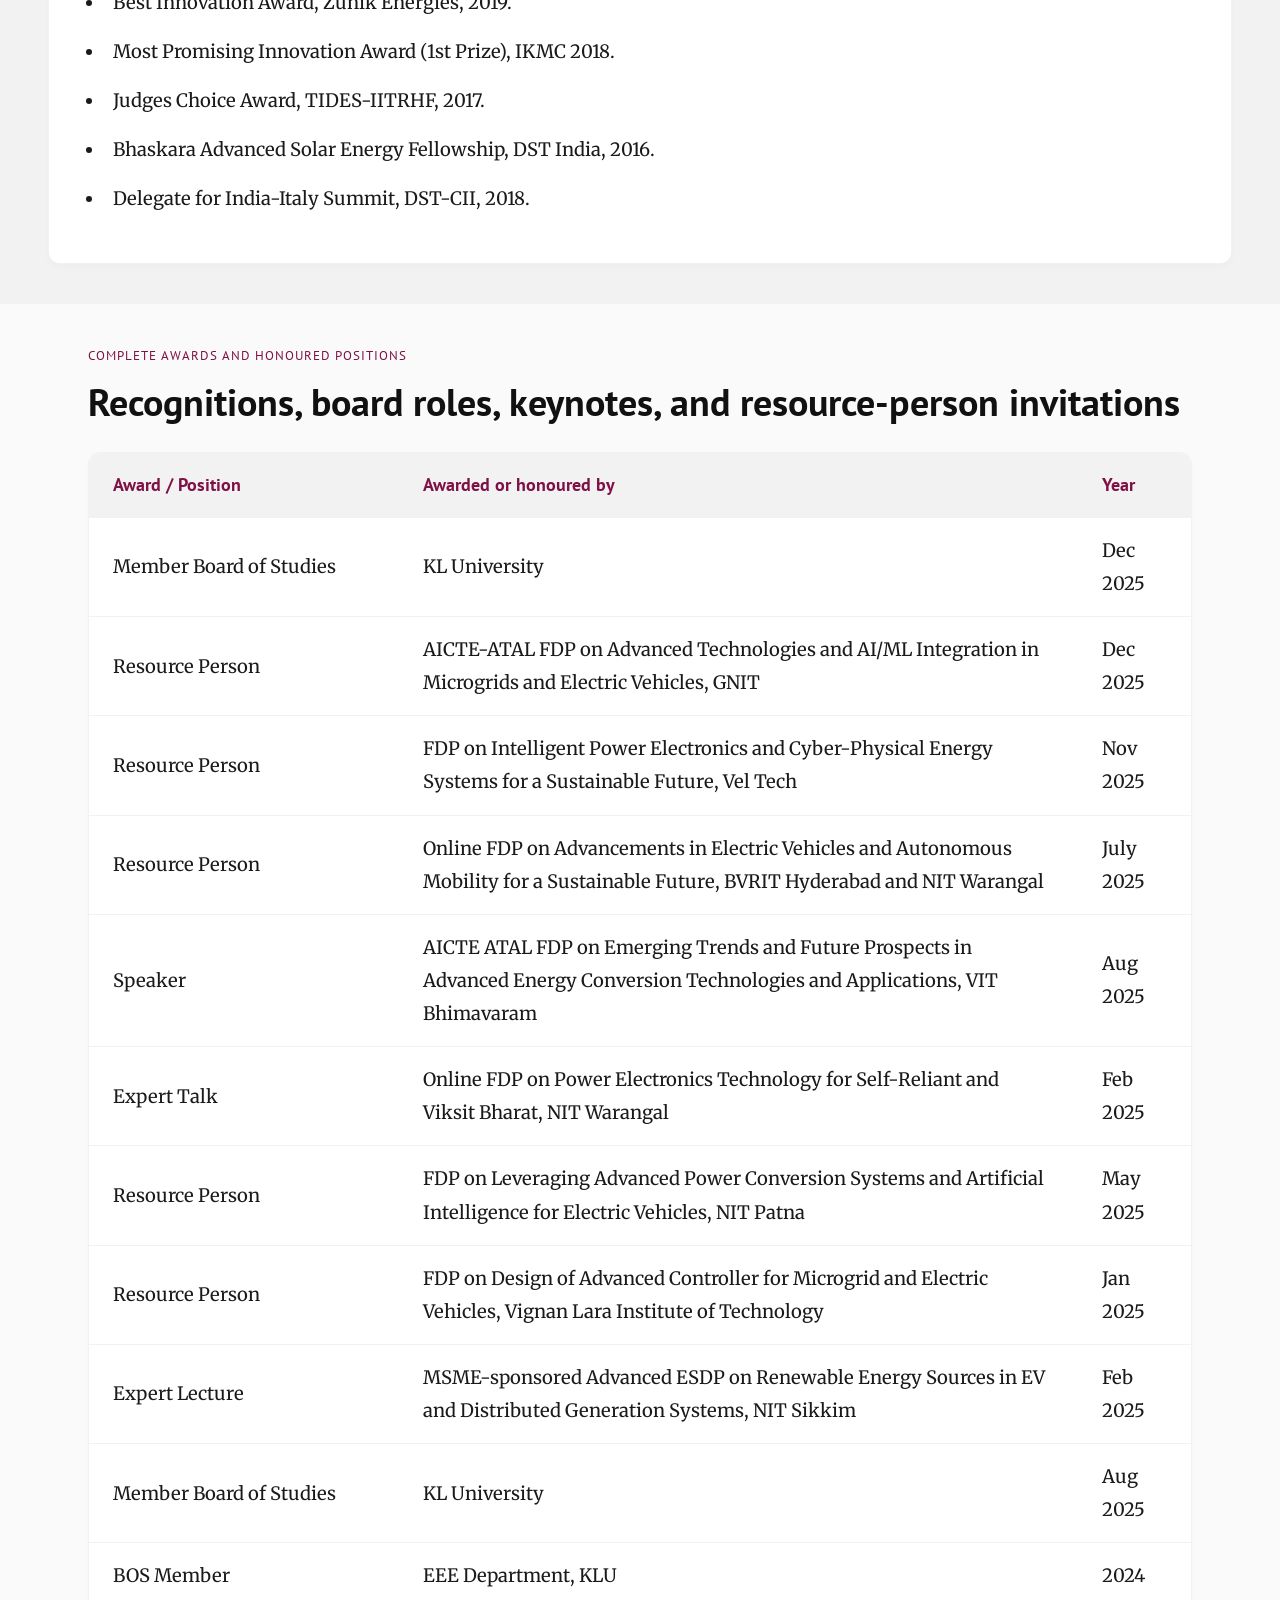
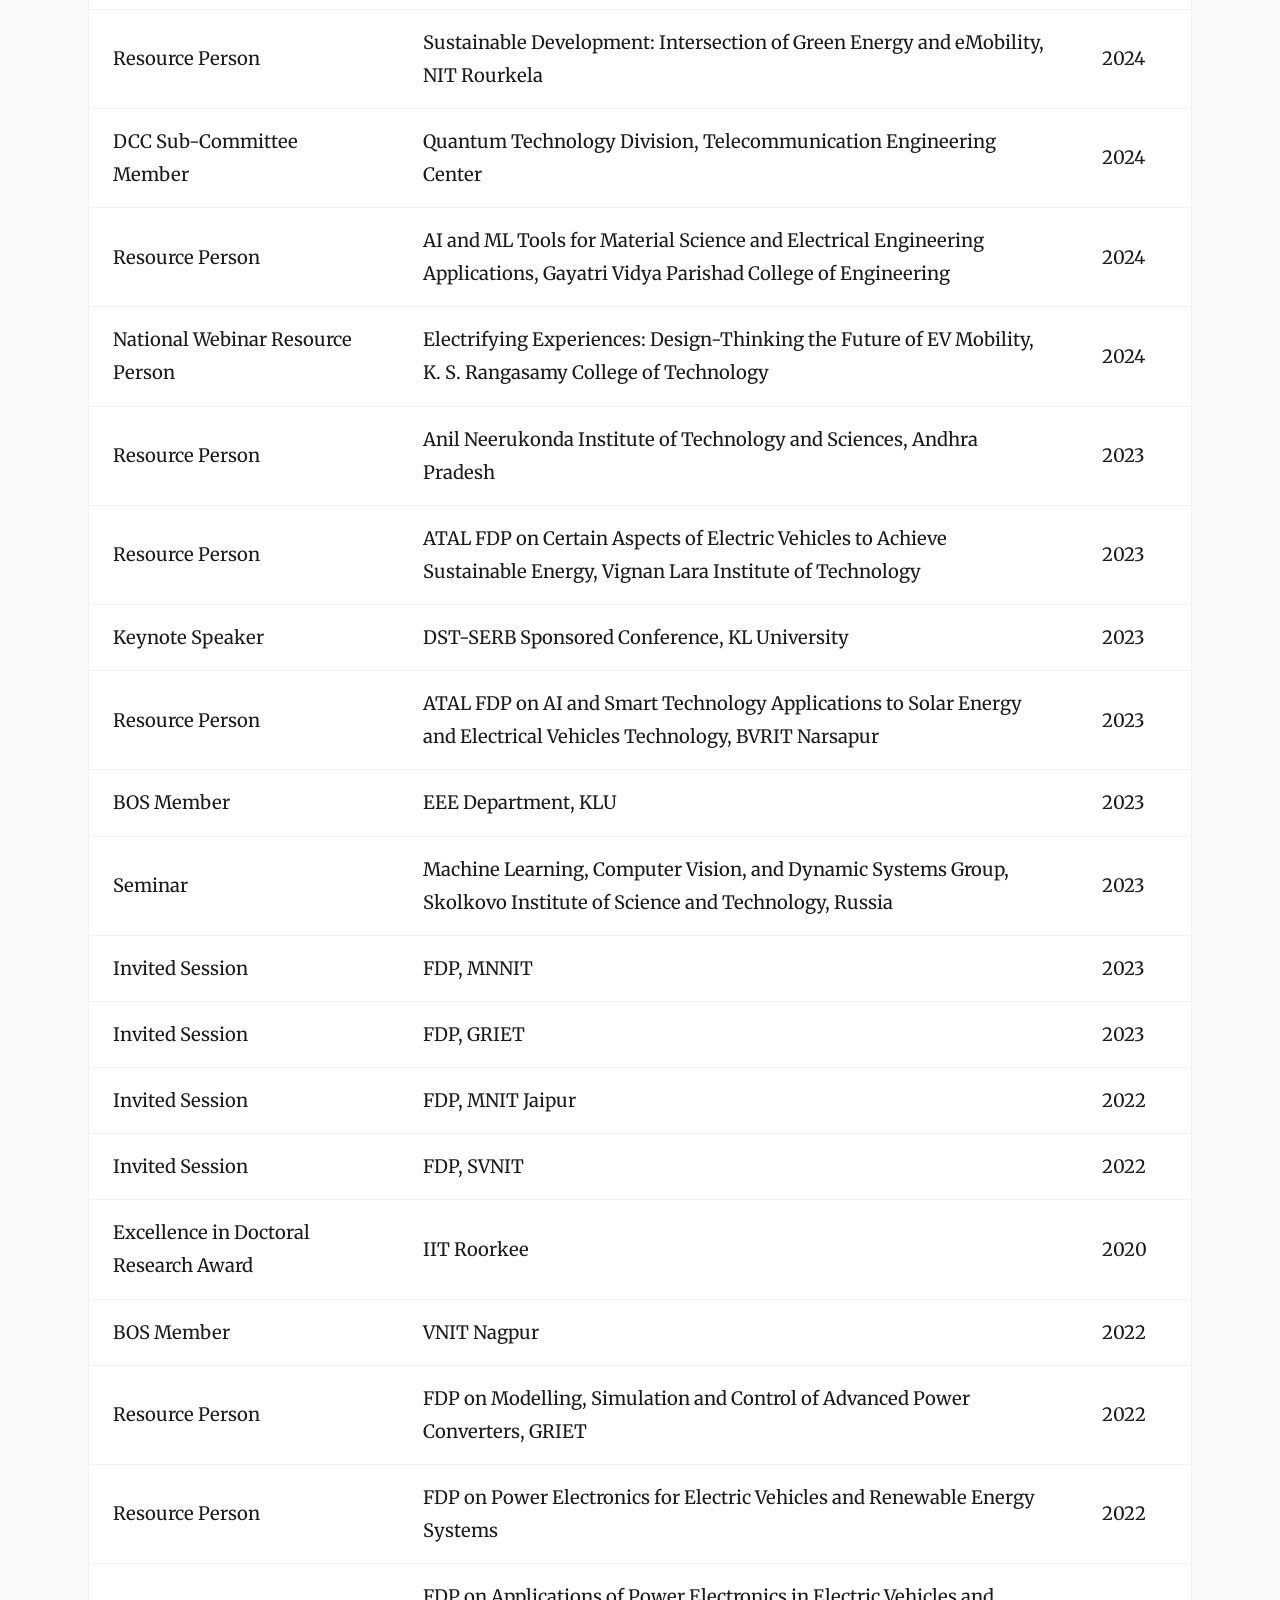
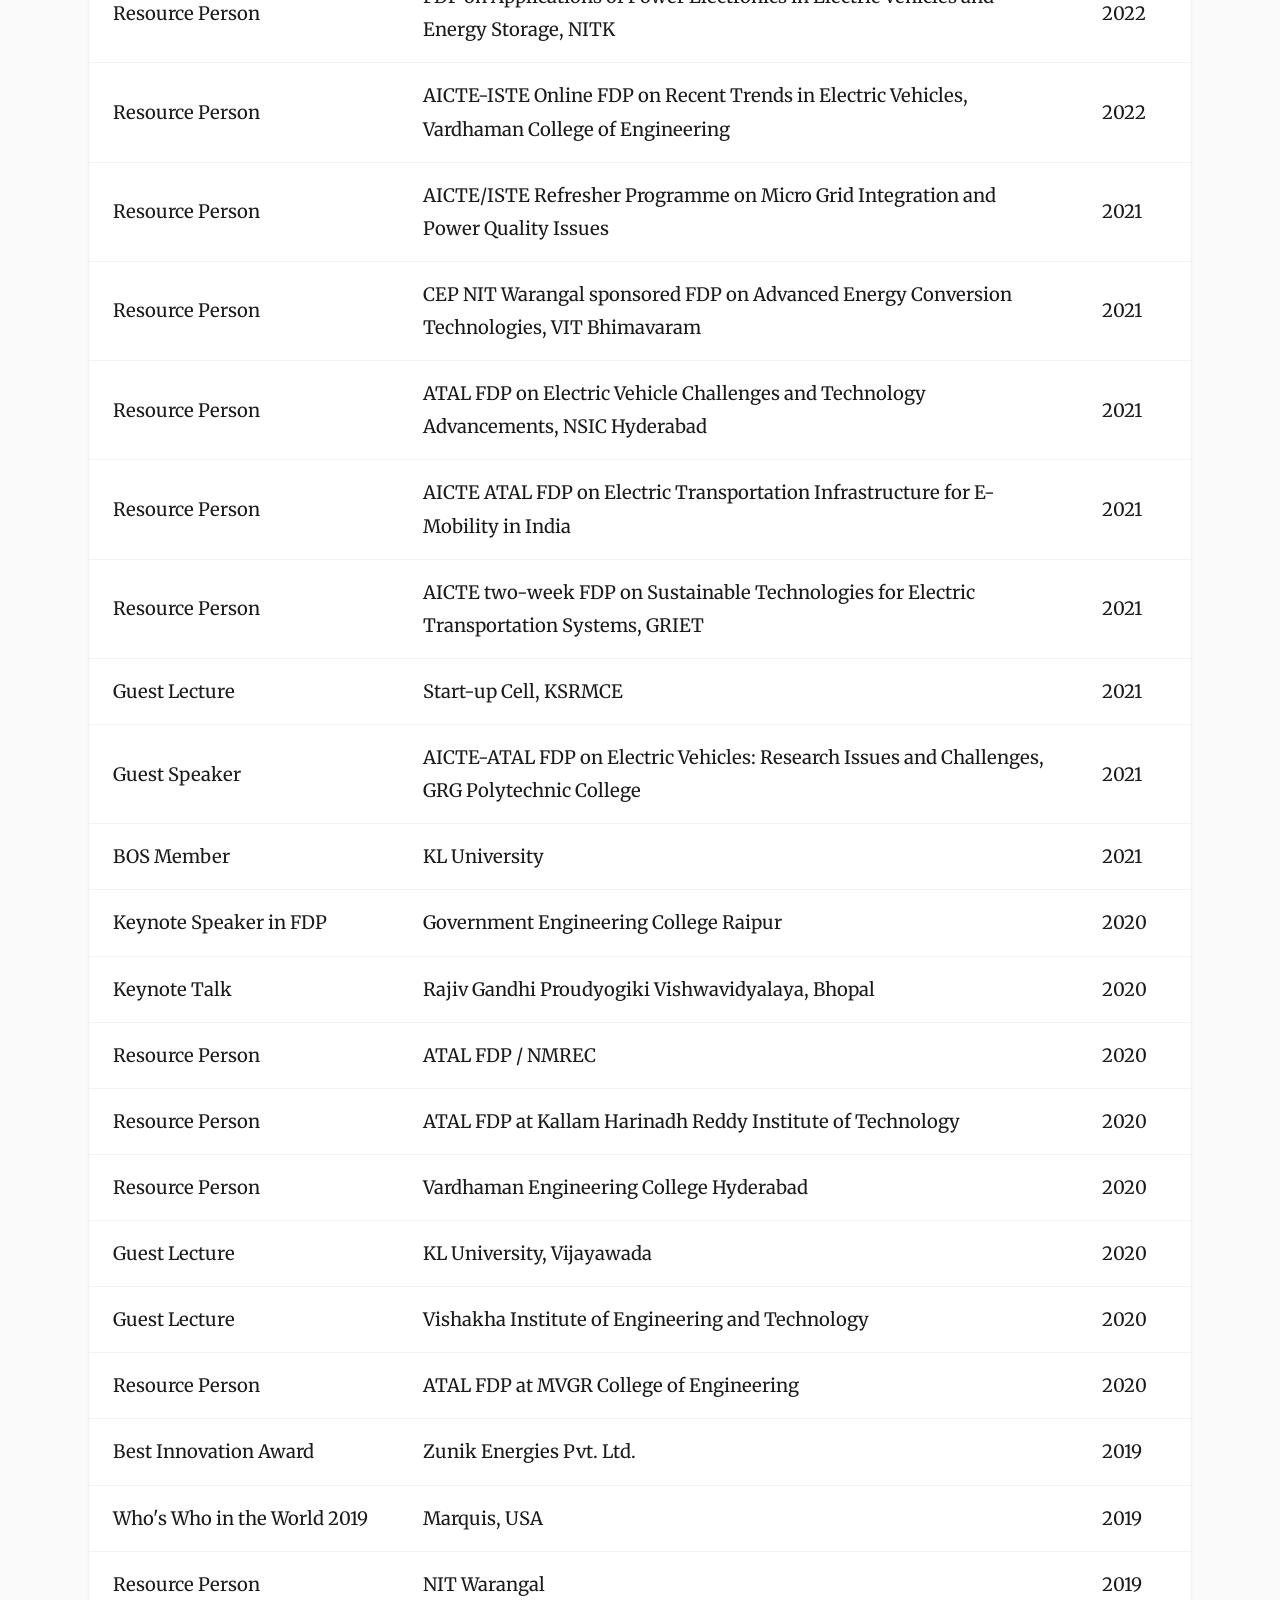
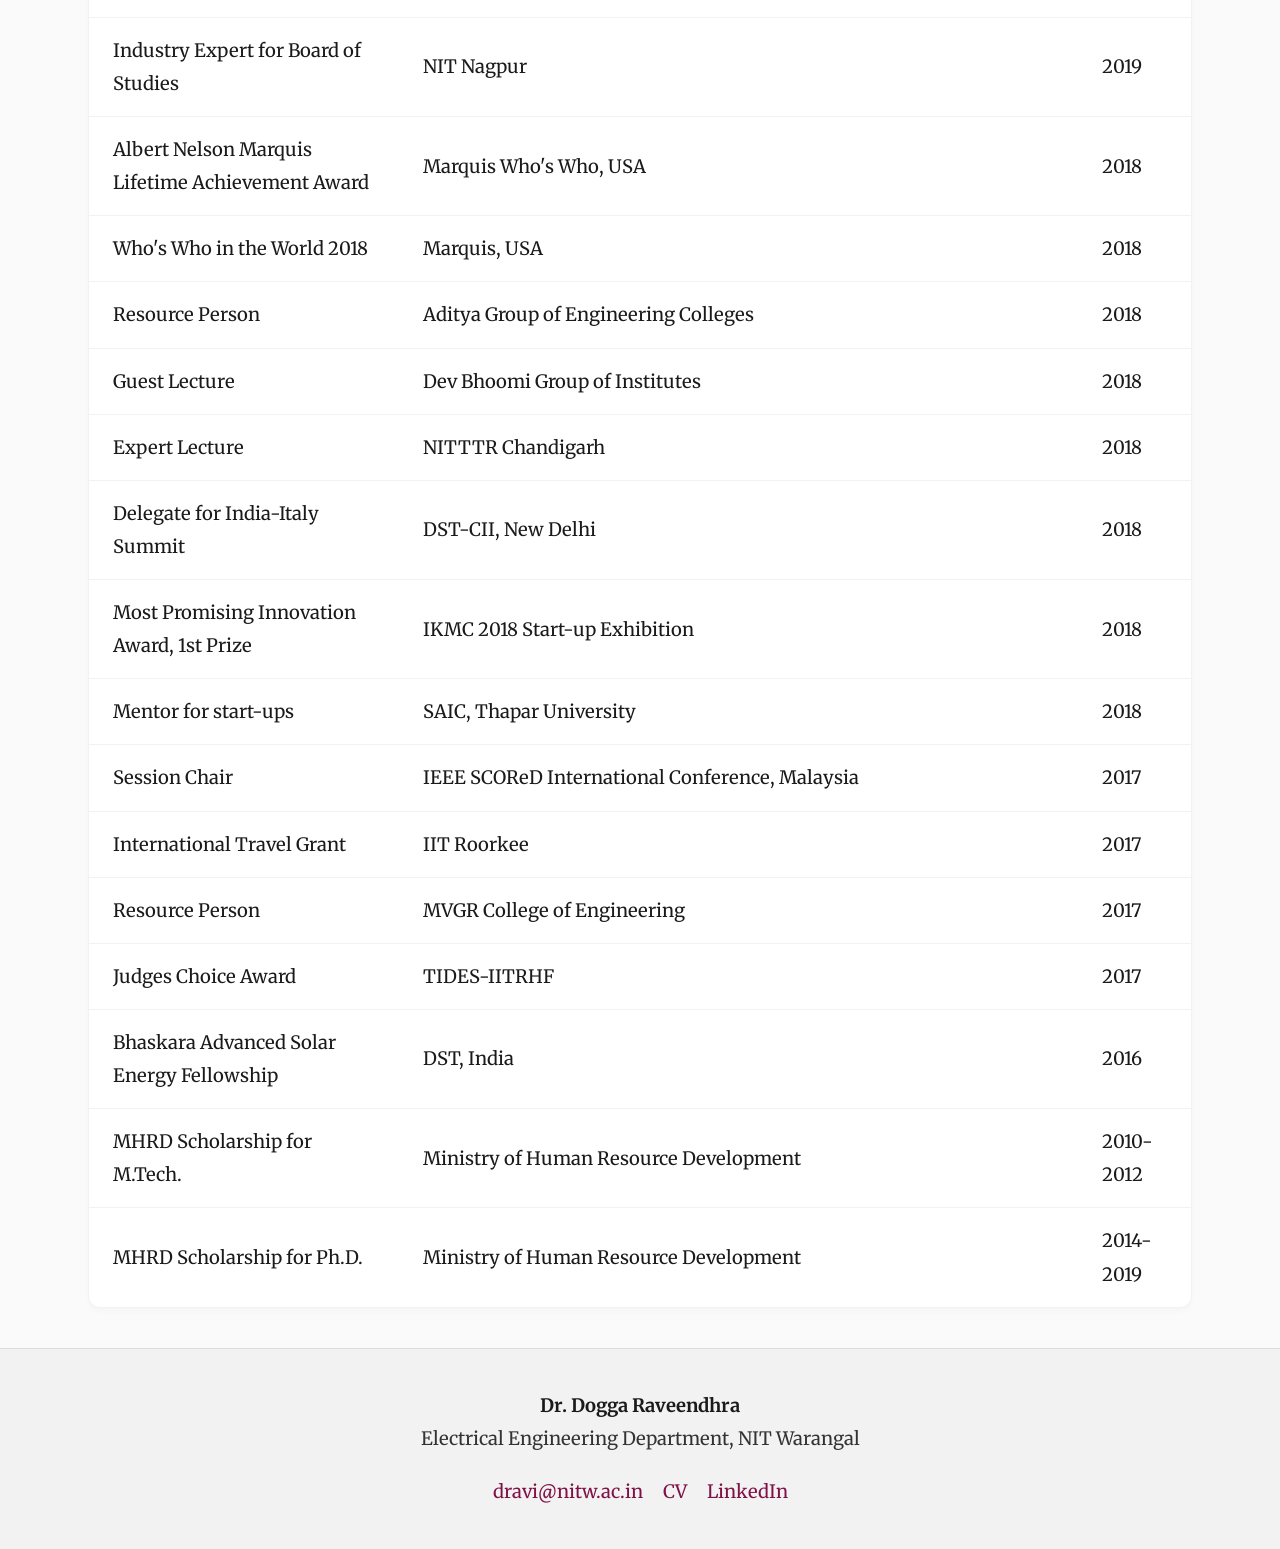
==== commit 3102a9c8: "Enhance: SEO, content, and mobile polish" ====
--- a/awards.html
+++ b/awards.html
@@ -3,12 +3,20 @@
   <head>
     <meta charset="utf-8">
     <meta name="viewport" content="width=device-width, initial-scale=1">
-    <title>Awards | Dr. Dogga Raveendhra</title>
+    <title>Awards & Honors | Dr. Dogga Raveendhra</title>
     <meta name="description" content="Awards, recognitions, and honoured positions of Dr. Dogga Raveendhra.">
+    
+    <meta name="description" content="Academic profile of Dr. Dogga Raveendhra, Assistant Professor, Electrical Engineering, NIT Warangal.">
+    <meta property="og:title" content="Awards & Honors | Dr. Dogga Raveendhra">
+    <meta property="og:description" content="Power electronics, electric vehicles, renewable energy systems, converters, drives, and AI-enabled energy systems.">
+    <meta property="og:image" content="assets/profile.png">
+    <meta name="theme-color" content="#7f1146">
+
     <link rel="preconnect" href="https://fonts.googleapis.com">
     <link rel="preconnect" href="https://fonts.gstatic.com" crossorigin>
     <link href="https://fonts.googleapis.com/css2?family=PT+Sans:wght@400;700&family=Merriweather:wght@300;400;700&display=swap" rel="stylesheet">
     <link rel="stylesheet" href="styles.css">
+      <link rel="icon" type="image/x-icon" href="assets/favicon.ico">
   </head>
   <body data-page="awards">
     <div id="site-root"></div>
--- a/styles.css
+++ b/styles.css
@@ -1,16 +1,18 @@
 /* ==========================================================================
-   CSS Variables & Theme Setup (Google Sites Maroon/White style)
-   ========================================================================== */
+   CSS Variables & Theme Setup (Exact Google Sites Replica)
+   ========================================================================== */
+@import url('https://fonts.googleapis.com/css2?family=PT+Sans:wght@400;700&family=Merriweather:wght@300;400;700&display=swap');
+
 :root {
-  --maroon: #7f1146;
-  --maroon-dark: #5a0b31;
-  --maroon-light: rgba(127, 17, 70, 0.1);
-  --bg-primary: #ffffff;
-  --bg-secondary: #f2f2f2;
-  --text-primary: #212121;
-  --text-secondary: #424242;
-  --white: #ffffff;
-  --border-color: #e0e0e0;
+  --maroon: rgba(127,17,70,1);
+  --maroon-dark: rgba(90,11,49,1);
+  --maroon-light: rgba(193,40,114,1);
+  --bg-page: rgba(255,255,255,1);
+  --bg-gray: rgba(242,242,242,1);
+  --text-dark: rgba(33,33,33,1);
+  --text-gray: rgba(100,100,100,1);
+  --white: rgba(255,255,255,1);
+  --border: rgba(220,220,220,1);
 
   --font-heading: 'PT Sans', sans-serif;
   --font-body: 'Merriweather', serif;
@@ -24,418 +26,440 @@
 
 body {
   font-family: var(--font-body);
-  background-color: var(--bg-primary);
-  color: var(--text-primary);
-  line-height: 1.6;
+  background-color: #fafafa;
+  color: #1a1a1a;
+  line-height: 1.8;
+  font-size: 1.15rem;
   -webkit-font-smoothing: antialiased;
 }
 
-/* Typography */
-h1, h2, h3, h4, h5, h6, .nav-link, .kicker {
-  font-family: var(--font-heading);
-  color: var(--maroon);
+/* ==========================================================================
+   Typography
+   ========================================================================== */
+h1, h2, h3, h4, h5, h6 {
+  font-family: var(--font-heading);
+  color: var(--maroon);
+  font-weight: 700;
+  line-height: 1.3;
 }
 
 h1 {
-  font-size: clamp(2rem, 5vw, 3rem);
-  line-height: 1.2;
-  margin-bottom: 0.5rem;
-  letter-spacing: -0.5px;
+  font-size: clamp(2.5rem, 5vw, 4rem);
+  letter-spacing: -1px;
+  margin-bottom: 1rem;
 }
 
 h2 {
-  font-size: clamp(1.5rem, 3vw, 2.25rem);
+  font-size: clamp(1.8rem, 3vw, 2.5rem);
   margin-bottom: 1.5rem;
-  color: var(--text-primary);
+  color: #111;
 }
 
 h3 {
-  font-size: 1.25rem;
-  margin-bottom: 0.75rem;
-  color: var(--text-primary);
+  font-size: 1.35rem;
+  margin-bottom: 0.8rem;
+  color: #222;
 }
 
 p {
-  margin-bottom: 1rem;
-  color: var(--text-secondary);
-  font-size: 1.1rem;
+  margin-bottom: 1.25rem;
+  color: #333;
 }
 
 a {
   color: var(--maroon);
   text-decoration: none;
-  transition: color 0.3s ease;
-}
-
+  border-bottom: 1px solid transparent;
+  transition: all 0.3s ease;
+}
 a:hover {
-  color: var(--maroon-dark);
-  text-decoration: underline;
-}
-
-/* ==========================================================================
-   Layout & Components
-   ========================================================================== */
-.site-wrapper {
-  display: flex;
-}
-
-/* Sidebar Navigation */
-.site-nav {
-  width: 250px;
-  background: var(--bg-secondary);
-  height: 100vh;
+  color: var(--maroon-light);
+  border-bottom-color: var(--maroon-light);
+}
+
+/* ==========================================================================
+   Top Navigation (Header)
+   ========================================================================== */
+.site-header {
+  display: flex;
+  justify-content: space-between;
+  align-items: center;
+  padding: 0 48px;
+  height: 80px;
+  background-color: var(--white);
+  border-bottom: 1px solid rgba(0,0,0,0.05);
+  box-shadow: 0 2px 10px rgba(0,0,0,0.02);
   position: sticky;
   top: 0;
-  border-right: 1px solid var(--border-color);
+  z-index: 1000;
+  transition: all 0.3s ease;
+}
+
+.brand {
+  display: flex;
+  align-items: center;
+  font-family: var(--font-heading);
+  font-size: 15pt;
+  font-weight: 700;
+  color: var(--text-dark);
+  text-decoration: none;
+}
+.brand:hover { color: var(--maroon); text-decoration: none; }
+.brand-mark { display: none; } /* Hide the DR icon to match Google Site */
+
+.site-nav {
+  display: flex;
+  gap: 20px;
+  overflow-x: auto;
+  white-space: nowrap;
+}
+
+.site-nav a {
+  font-family: var(--font-heading);
+  font-size: 12pt;
+  color: var(--text-dark);
+  text-decoration: none;
+  padding: 20px 0;
+  border-bottom: 3px solid transparent;
+}
+
+.site-nav a:hover {
+  color: var(--maroon);
+}
+
+.site-nav a.active {
+  color: var(--maroon);
+  border-bottom-color: var(--maroon);
+}
+
+.nav-toggle {
+  display: none;
+}
+
+/* ==========================================================================
+   Main Content Layout
+   ========================================================================== */
+main {
+  max-width: 100%;
+}
+
+/* The Maroon Banner / Hero Block */
+.page-hero {
+  background-color: var(--maroon);
+  color: var(--white);
+  padding: 60px 48px;
+  min-height: 250px;
   display: flex;
   flex-direction: column;
-  padding: 2rem 0;
-  z-index: 100;
-}
-
-.nav-header {
-  padding: 0 1.5rem 1.5rem;
-  border-bottom: 1px solid var(--border-color);
-  margin-bottom: 1rem;
-}
-
-.nav-header h2 {
-  font-size: 1.25rem;
-  margin: 0;
-  color: var(--maroon);
-}
-
-.nav-list {
-  list-style: none;
-  flex: 1;
-  overflow-y: auto;
-}
-
-.nav-link {
-  display: block;
-  padding: 0.75rem 1.5rem;
-  color: var(--text-primary);
-  font-weight: 700;
-  border-left: 4px solid transparent;
-}
-
-.nav-link:hover, .nav-link.active {
-  background: var(--bg-primary);
-  color: var(--maroon);
-  border-left-color: var(--maroon);
-  text-decoration: none;
-}
-
-.mobile-nav-toggle {
-  display: none;
-  background: none;
-  border: none;
+  justify-content: center;
+  text-align: left;
+}
+
+.page-hero.home-hero {
+  background: linear-gradient(rgba(127,17,70,0.8), rgba(90,11,49,0.9)), url('HomePage_Banner.jpg') center/cover no-repeat;
+  min-height: 340px;
+}
+
+.page-hero h1, .page-hero h2, .page-hero p {
   color: var(--white);
-  font-size: 1.5rem;
-  cursor: pointer;
-}
-
-/* Main Content Area */
-.site-main {
-  flex: 1;
-  min-width: 0;
-  display: flex;
-  flex-direction: column;
-  min-height: 100vh;
-}
-
-/* Hero Section */
-.page-hero {
-  padding: 4rem 2rem;
-  background: var(--maroon);
-  color: var(--white);
-}
-
-.page-hero.home-hero {
-  background: linear-gradient(rgba(127, 17, 70, 0.85), rgba(90, 11, 49, 0.95)), url('HomePage_Banner.jpg') center/cover no-repeat;
-  padding: 6rem 2rem;
-}
-
-.page-hero h1, .page-hero p, .page-hero h2 {
-  color: var(--white);
-}
-
-.hero-stats {
-  display: flex;
-  gap: 2rem;
-  margin-top: 2rem;
-  flex-wrap: wrap;
-}
-
-.stat-item strong {
-  display: block;
-  font-size: 2rem;
-  font-family: var(--font-heading);
-}
-
-.stat-item span {
-  font-family: var(--font-body);
-  font-size: 0.9rem;
-  opacity: 0.9;
-}
-
-/* Sections */
-.page-section {
-  padding: 4rem 2rem;
-  border-bottom: 1px solid var(--border-color);
-}
-
-.page-section:nth-child(even) {
-  background: var(--bg-secondary);
-}
-
-.section-header {
-  margin-bottom: 2rem;
-}
-
-.kicker {
-  display: inline-block;
-  font-size: 0.85rem;
+}
+
+.page-hero h1 {
+  font-size: 45pt;
+}
+
+.eyebrow {
+  font-family: var(--font-heading);
   text-transform: uppercase;
   letter-spacing: 1px;
-  color: var(--maroon);
+  font-size: 10pt;
+  margin-bottom: 10px;
+  color: rgba(255,255,255,0.8);
+}
+
+/* Content Container */
+.content-section {
+  padding: 40px 48px;
+  max-width: 1200px;
+  margin: 0 auto;
+}
+
+.content-section.band {
+  background-color: var(--bg-gray);
+  max-width: 100%;
+}
+
+.content-section.band .section-inner {
+  max-width: 1200px;
+  margin: 0 auto;
+}
+
+.section-heading {
+  margin-bottom: 20px;
+}
+
+.section-heading .eyebrow {
+  color: var(--maroon);
+}
+
+/* ==========================================================================
+   Components (Buttons, Cards, Lists)
+   ========================================================================== */
+.hero-actions {
+  margin-top: 20px;
+  display: flex;
+  gap: 15px;
+}
+
+.button {
+  display: inline-block;
+  font-family: var(--font-heading);
+  font-size: 1.1rem;
+  padding: 12px 28px;
+  text-decoration: none !important;
+  border-radius: 6px;
+  cursor: pointer;
+  border: 2px solid var(--maroon);
+  transition: all 0.2s ease;
   font-weight: 700;
-  margin-bottom: 0.5rem;
-}
-
-/* Cards & Grids */
+}
+
+.button.primary {
+  background-color: var(--maroon);
+  color: var(--white);
+}
+
+.button.primary:hover {
+  background-color: var(--maroon-dark);
+}
+
+.button.secondary {
+  background-color: transparent;
+  color: var(--maroon);
+}
+
+.button.secondary:hover {
+  background-color: var(--maroon-light);
+  color: var(--white);
+  border-color: var(--maroon-light);
+}
+
+.page-hero .button.secondary {
+  border-color: var(--white);
+  color: var(--white);
+}
+.page-hero .button.secondary:hover {
+  background-color: rgba(255,255,255,0.1);
+}
+
+/* ==========================================================================
+   Animations
+   ========================================================================== */
+.reveal-on-scroll {
+  opacity: 0;
+  transform: translateY(30px);
+  transition: opacity 0.8s ease-out, transform 0.8s ease-out;
+}
+
+.reveal-on-scroll.is-visible {
+  opacity: 1;
+  transform: translateY(0);
+}
+
+/* Grids and Cards */
 .card-grid {
   display: grid;
   grid-template-columns: repeat(auto-fit, minmax(280px, 1fr));
-  gap: 1.5rem;
-}
-
-.card-grid article {
-  background: var(--bg-primary);
-  border: 1px solid var(--border-color);
-  padding: 1.5rem;
-  box-shadow: 0 2px 4px rgba(0,0,0,0.05);
-}
-
-/* Timeline */
+  gap: 24px;
+}
+
+.card-grid article, .carousel-container article {
+  background: var(--white);
+  padding: 32px;
+  border: 1px solid rgba(0,0,0,0.05);
+  border-radius: 12px;
+  box-shadow: 0 4px 6px rgba(0,0,0,0.02), 0 10px 15px rgba(0,0,0,0.03);
+  transition: transform 0.3s ease, box-shadow 0.3s ease;
+}
+
+.card-grid article:hover, .carousel-container article:hover {
+  transform: translateY(-5px);
+  box-shadow: 0 10px 20px rgba(0,0,0,0.06), 0 15px 30px rgba(0,0,0,0.04);
+}
+
 .timeline {
   display: flex;
   flex-direction: column;
-  gap: 1.5rem;
+  gap: 20px;
 }
 
 .timeline article {
-  background: var(--bg-primary);
+  padding: 24px;
   border-left: 4px solid var(--maroon);
-  padding: 1.5rem;
-  box-shadow: 0 2px 4px rgba(0,0,0,0.05);
+  background: var(--white);
+  border-radius: 0 8px 8px 0;
+  box-shadow: 0 2px 8px rgba(0,0,0,0.02);
+  transition: background-color 0.3s ease;
+}
+.timeline article:hover {
+  background: #fffafa;
 }
 
 .timeline span {
   font-family: var(--font-heading);
   font-weight: 700;
-  color: var(--maroon);
-  display: block;
-  margin-bottom: 0.5rem;
-}
-
-/* Lists & Tables */
-.feature-list {
-  list-style: none;
-}
-
-.feature-list li {
-  padding: 0.75rem 0;
-  border-bottom: 1px solid var(--border-color);
-}
-
-.feature-list li:last-child {
-  border-bottom: none;
-}
-
+  color: var(--maroon-light);
+  font-size: 10pt;
+}
+
+/* Tables */
 .table-wrap {
   overflow-x: auto;
+  border-radius: 12px;
+  box-shadow: 0 4px 6px rgba(0,0,0,0.02);
+  background: var(--white);
+  border: 1px solid rgba(0,0,0,0.05);
 }
 
 table {
   width: 100%;
   border-collapse: collapse;
-  background: var(--bg-primary);
-  box-shadow: 0 2px 4px rgba(0,0,0,0.05);
 }
 
 th, td {
-  padding: 1rem;
+  padding: 16px 24px;
+  border-bottom: 1px solid rgba(0,0,0,0.05);
   text-align: left;
-  border-bottom: 1px solid var(--border-color);
 }
 
 th {
-  background: var(--maroon);
-  color: var(--white);
-  font-family: var(--font-heading);
-}
-
-/* Buttons */
-.cv-source-actions {
-  display: flex;
-  gap: 1rem;
-  margin-bottom: 1.5rem;
-}
-
-.button {
-  display: inline-block;
-  padding: 0.75rem 1.5rem;
-  font-family: var(--font-heading);
-  font-weight: 700;
-  border-radius: 4px;
-  cursor: pointer;
-  border: 1px solid var(--maroon);
-  text-decoration: none !important;
-}
-
-.button.primary {
-  background: var(--maroon);
-  color: var(--white);
-}
-
-.button.primary:hover {
-  background: var(--maroon-dark);
-  color: var(--white);
-}
-
-.button.secondary {
-  background: transparent;
-  color: var(--maroon);
-}
-
-.button.secondary:hover {
-  background: var(--maroon-light);
-}
-
-/* IFrames */
-iframe {
-  width: 100%;
-  height: 80vh;
-  border: 1px solid var(--border-color);
-}
-
-/* Carousel */
-.carousel-container {
-  display: flex;
-  gap: 1rem;
-  overflow-x: auto;
-  padding-bottom: 1rem;
-}
-
-.carousel-container article {
-  flex: 0 0 300px;
-  background: var(--bg-primary);
-  border: 1px solid var(--border-color);
-  padding: 1.5rem;
-  box-shadow: 0 2px 4px rgba(0,0,0,0.05);
-}
-
-/* Details/FAQ */
-details {
-  background: var(--bg-primary);
-  border: 1px solid var(--border-color);
-  margin-bottom: 1rem;
-  padding: 1rem;
-}
-
-summary {
-  font-family: var(--font-heading);
-  font-weight: 700;
-  color: var(--maroon);
-  cursor: pointer;
-  outline: none;
-}
-
-details p {
-  margin-top: 1rem;
-  margin-bottom: 0;
-}
-
-/* Tag Cloud */
-.tag-cloud {
-  display: flex;
-  flex-wrap: wrap;
-  gap: 0.5rem;
-}
-
-.tag-cloud span {
-  background: var(--maroon-light);
-  color: var(--maroon);
-  padding: 0.5rem 1rem;
-  border-radius: 20px;
-  font-family: var(--font-heading);
-  font-size: 0.9rem;
+  background-color: var(--bg-gray);
+  font-family: var(--font-heading);
+  color: var(--maroon);
+  font-size: 1.1rem;
+}
+
+tr:last-child td {
+  border-bottom: none;
+}
+
+/* Lists */
+.feature-list {
+  background: var(--white);
+  padding: 32px;
+  border-radius: 12px;
+  border: 1px solid rgba(0,0,0,0.05);
+  box-shadow: 0 4px 6px rgba(0,0,0,0.02);
+}
+
+.feature-list li {
+  margin-bottom: 16px;
+  list-style-type: disc;
+  margin-left: 24px;
+  padding-left: 8px;
 }
 
 /* Footer */
 .site-footer {
-  margin-top: auto;
-  padding: 2rem;
-  background: var(--bg-secondary);
-  border-top: 1px solid var(--border-color);
   text-align: center;
-  font-size: 0.9rem;
-}
-
-/* Responsive */
-@media (max-width: 992px) {
-  .site-wrapper {
+  padding: 40px;
+  background-color: var(--bg-gray);
+  border-top: 1px solid var(--border);
+}
+
+.footer-links {
+  margin-top: 10px;
+  display: flex;
+  justify-content: center;
+  gap: 20px;
+}
+
+/* Responsive Overrides */
+@media (max-width: 768px) {
+  .site-header {
     flex-direction: column;
+    height: auto;
+    padding: 15px;
   }
   
   .site-nav {
-    width: 100%;
-    height: auto;
-    position: static;
-    flex-direction: row;
-    align-items: center;
-    justify-content: space-between;
-    padding: 1rem;
-    background: var(--maroon);
-  }
-
-  .nav-header {
+    flex-wrap: wrap;
+    justify-content: center;
+    gap: 10px;
+    padding-top: 10px;
+  }
+
+  .nav-toggle {
+    display: block;
+    background: none;
     border: none;
-    margin: 0;
-    padding: 0;
-  }
-
-  .nav-header h2 {
-    color: var(--white);
-  }
-
-  .mobile-nav-toggle {
+    cursor: pointer;
+    padding: 10px;
+  }
+  
+  .nav-toggle span {
     display: block;
+    width: 25px;
+    height: 3px;
+    background-color: var(--maroon);
+    margin: 5px 0;
   }
 
   .nav-list {
     display: none;
     position: absolute;
-    top: 100%;
+    top: 80px;
     left: 0;
-    right: 0;
-    background: var(--maroon-dark);
-  }
-
-  .nav-list.active {
-    display: block;
-  }
-
-  .nav-link {
-    color: var(--white);
-    border-left: none;
-    border-bottom: 1px solid rgba(255,255,255,0.1);
-  }
-
-  .nav-link:hover, .nav-link.active {
-    background: rgba(255,255,255,0.1);
-    color: var(--white);
-    border-left: none;
-  }
-}
+    width: 100%;
+    background-color: var(--white);
+    flex-direction: column;
+    padding: 20px;
+    box-shadow: 0 10px 15px rgba(0,0,0,0.05);
+    border-top: 1px solid rgba(0,0,0,0.05);
+  }
+
+  .site-header.is-open .nav-list, .site-nav.is-open {
+    display: flex;
+  }
+  
+  .hero-actions {
+    flex-wrap: wrap;
+  }
+
+  .site-nav a {
+    padding: 5px;
+  }
+
+  .page-hero {
+    padding: 40px 20px;
+  }
+  
+  .page-hero h1 {
+    font-size: 30pt;
+  }
+
+  .content-section {
+    padding: 30px 20px;
+  }
+}
+/ *   I m p a c t   t e x t   f o r   c a r d s   * / + 
+ p . i m p a c t   {   f o n t - s i z e :   1 r e m ;   c o l o r :   v a r ( - - m a r o o n ) ;   f o n t - s t y l e :   i t a l i c ;   m a r g i n - t o p :   1 0 p x ;   } + 
+ / *   C T A   S e c t i o n   * / + 
+ . c t a - s e c t i o n   {   p a d d i n g :   6 0 p x   4 8 p x ;   b a c k g r o u n d - c o l o r :   v a r ( - - m a r o o n ) ;   c o l o r :   v a r ( - - w h i t e ) ;   t e x t - a l i g n :   c e n t e r ;   } + 
+ . c t a - s e c t i o n   . c t a - i n n e r   {   m a x - w i d t h :   8 0 0 p x ;   m a r g i n :   0   a u t o ;   } + 
+ . c t a - s e c t i o n   h 2   {   c o l o r :   v a r ( - - w h i t e ) ;   } + 
+ . c t a - s e c t i o n   p   {   c o l o r :   r g b a ( 2 5 5 , 2 5 5 , 2 5 5 , 0 . 9 ) ;   } + 
+ . c t a - s e c t i o n   . b u t t o n . p r i m a r y   {   b a c k g r o u n d - c o l o r :   v a r ( - - w h i t e ) ;   c o l o r :   v a r ( - - m a r o o n ) ;   b o r d e r - c o l o r :   v a r ( - - w h i t e ) ;   m a r g i n - t o p :   2 0 p x ;   } + 
+ . c t a - s e c t i o n   . b u t t o n . p r i m a r y : h o v e r   {   b a c k g r o u n d - c o l o r :   t r a n s p a r e n t ;   c o l o r :   v a r ( - - w h i t e ) ;   } + 
+ @ m e d i a   ( m a x - w i d t h :   7 6 8 p x )   {   . s i t e - h e a d e r   {   f l e x - d i r e c t i o n :   r o w ;   f l e x - w r a p :   w r a p ;   }   . s i t e - n a v   {   d i s p l a y :   n o n e ;   w i d t h :   1 0 0 % ;   f l e x - d i r e c t i o n :   c o l u m n ;   b a c k g r o u n d :   v a r ( - - w h i t e ) ;   p a d d i n g :   1 0 p x   0 ;   }   . s i t e - n a v . i s - o p e n   {   d i s p l a y :   f l e x ;   }   . s i t e - n a v   a   {   p a d d i n g :   1 5 p x   2 0 p x ;   b o r d e r - b o t t o m :   1 p x   s o l i d   # e e e ;   }   . s i t e - n a v   a : l a s t - c h i l d   {   b o r d e r - b o t t o m :   n o n e ;   }   } + 
+ 
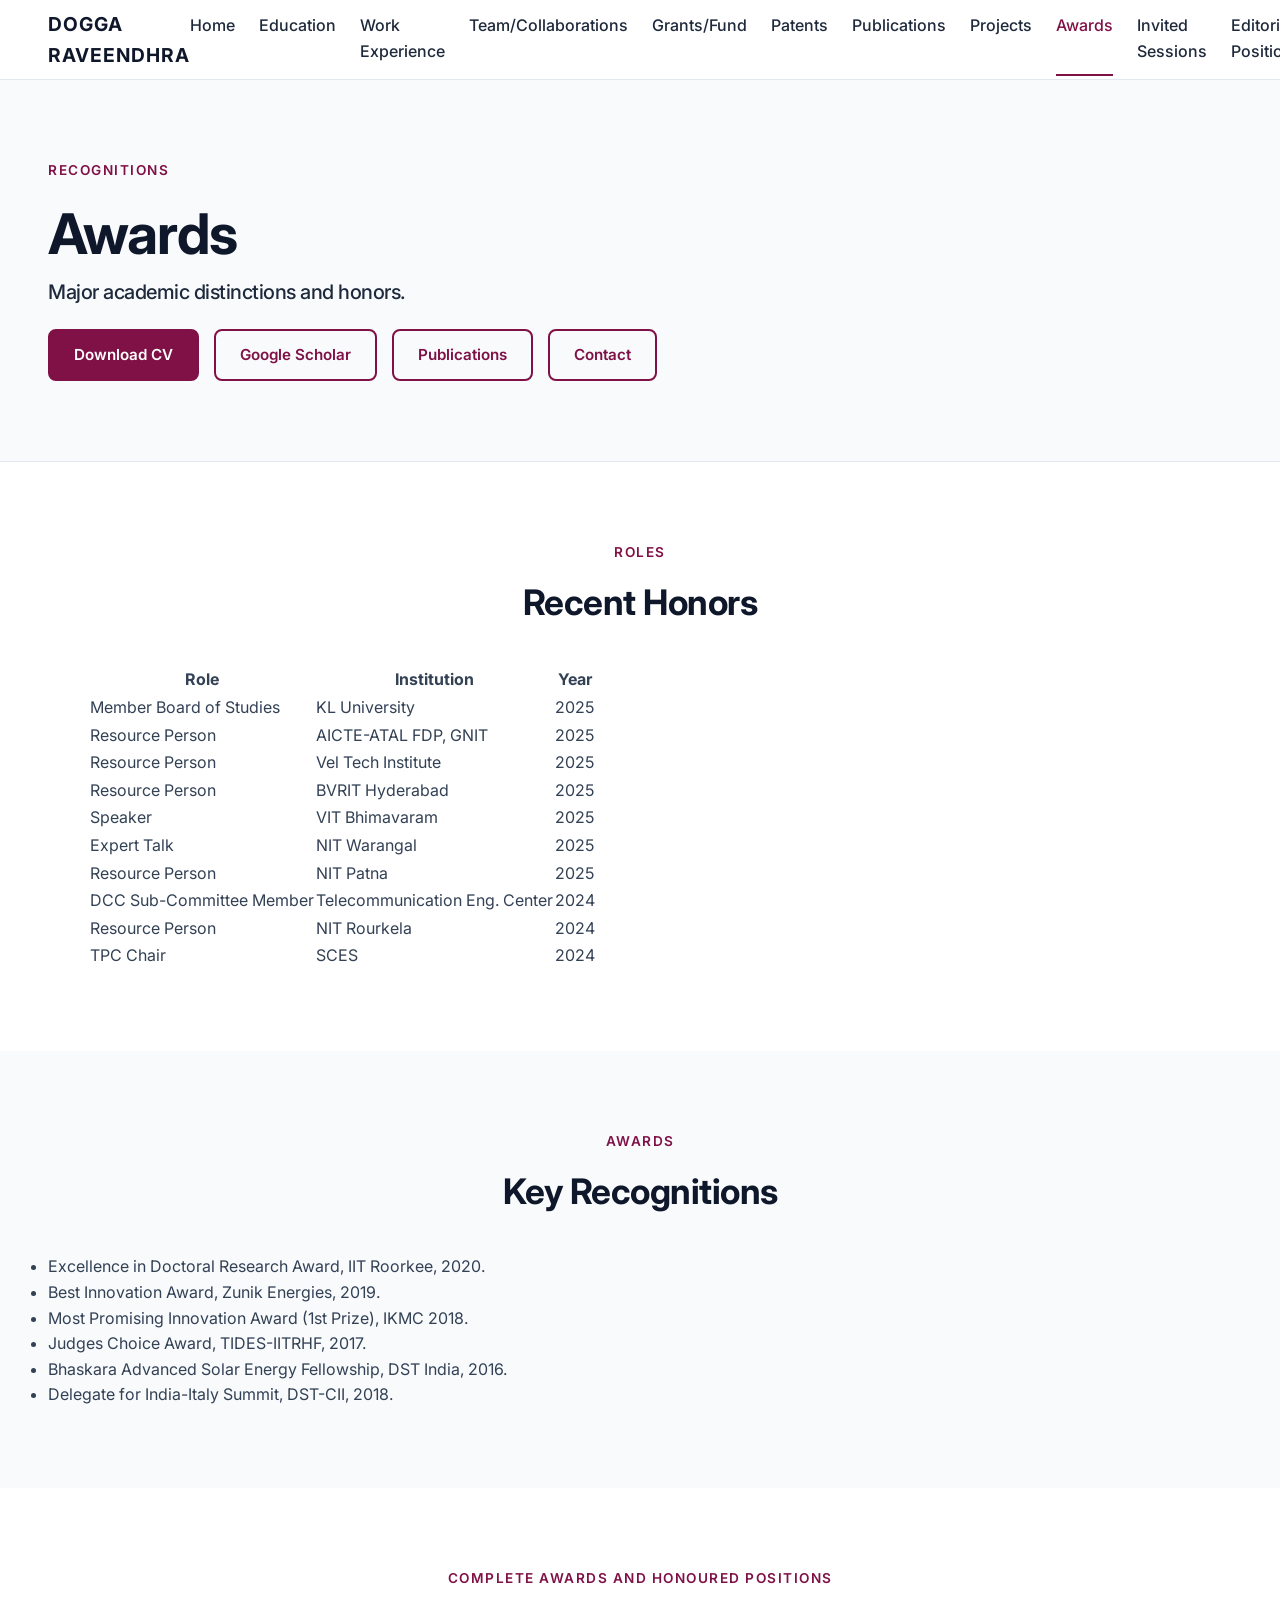
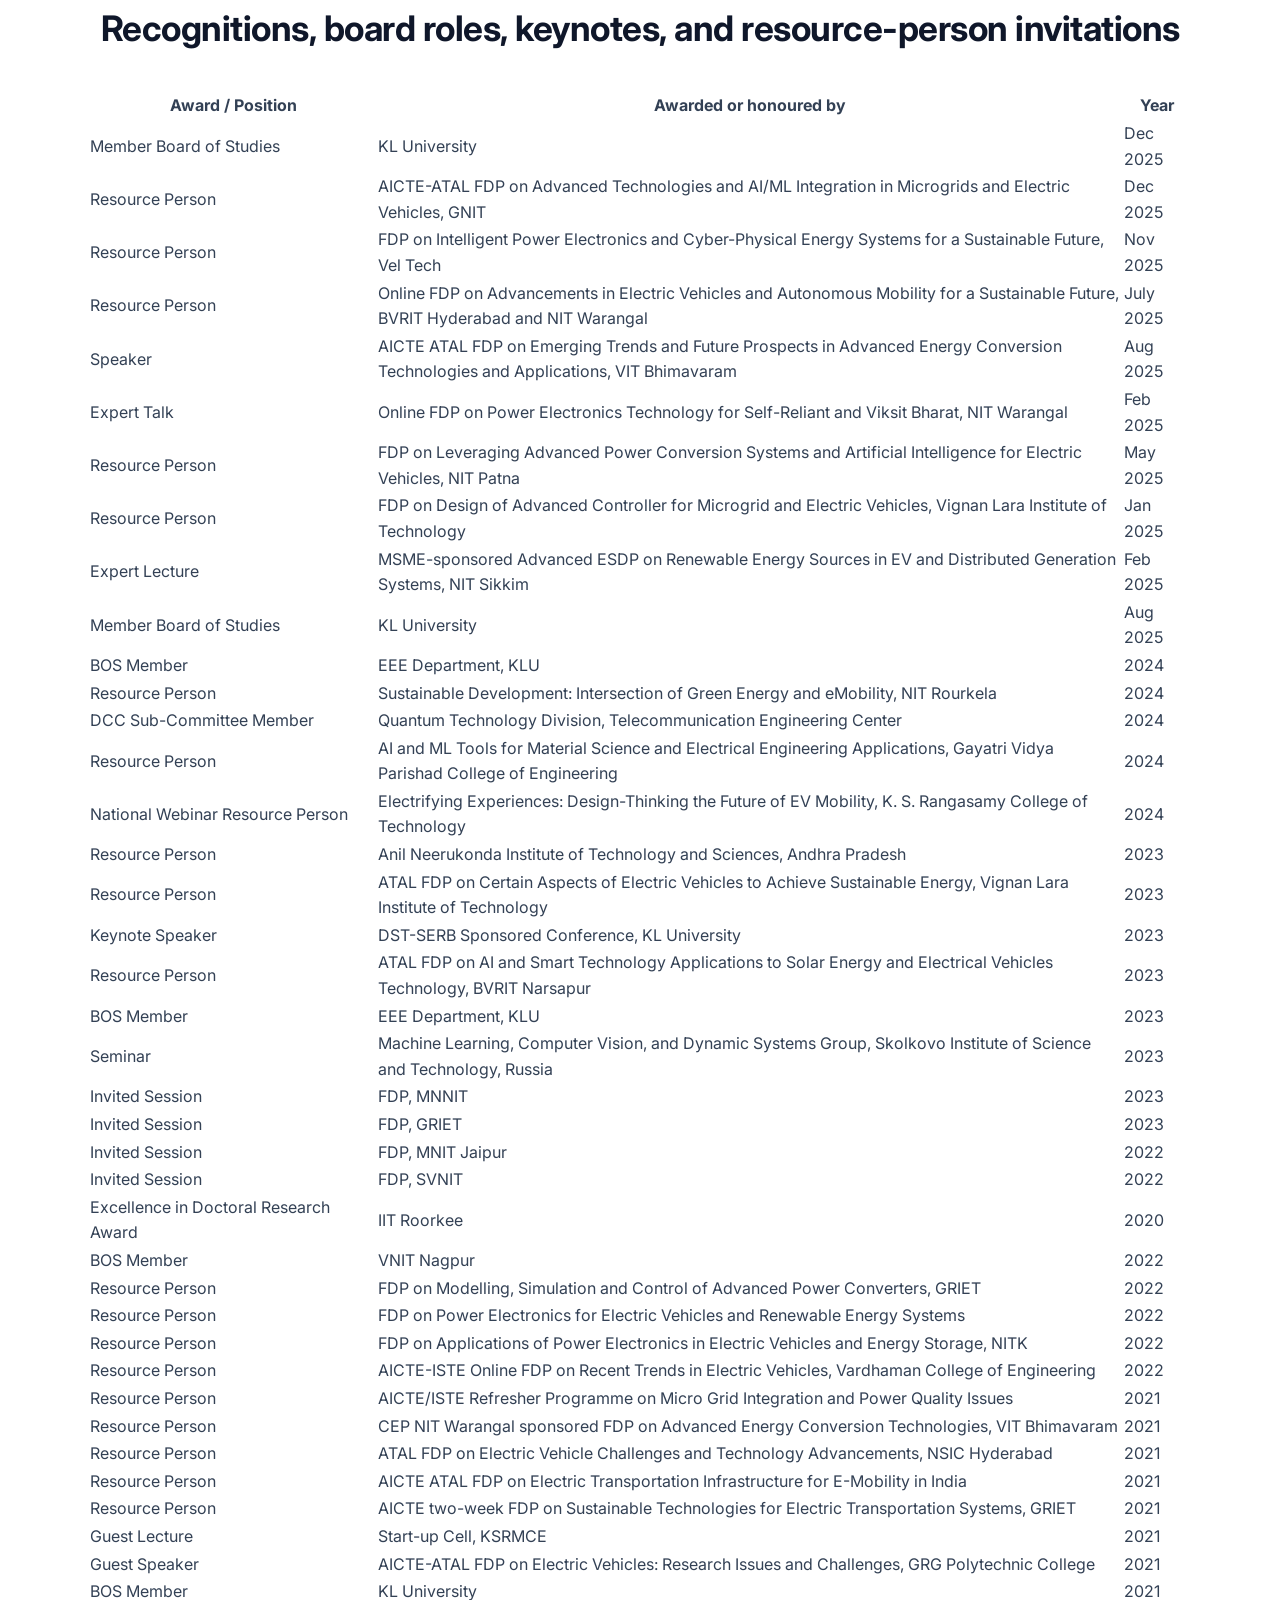
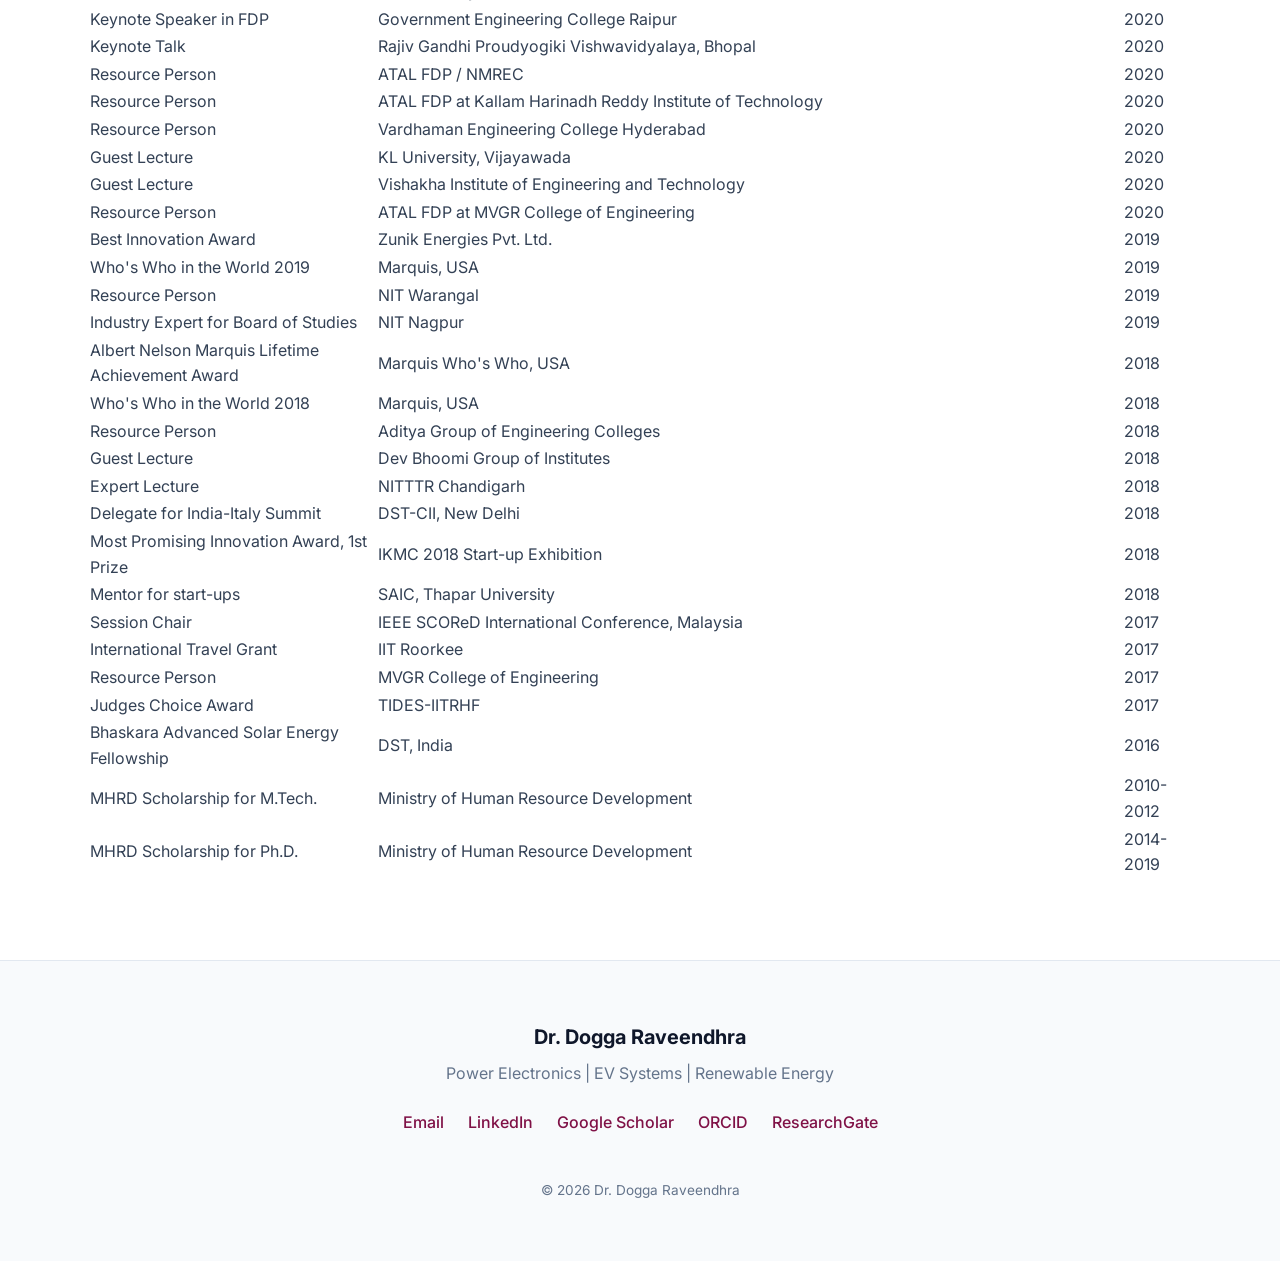
==== commit 3071e0bf: "Overhaul: Complete redesign to modern academic portfolio (Inter font, White/Navy theme, new layout)" ====
--- a/awards.html
+++ b/awards.html
@@ -14,7 +14,7 @@
 
     <link rel="preconnect" href="https://fonts.googleapis.com">
     <link rel="preconnect" href="https://fonts.gstatic.com" crossorigin>
-    <link href="https://fonts.googleapis.com/css2?family=PT+Sans:wght@400;700&family=Merriweather:wght@300;400;700&display=swap" rel="stylesheet">
+    <link href="https://fonts.googleapis.com/css2?family=Inter:wght@300;400;500;600;700;800&display=swap" rel="stylesheet">
     <link rel="stylesheet" href="styles.css">
       <link rel="icon" type="image/x-icon" href="assets/favicon.ico">
   </head>
--- a/styles.css
+++ b/styles.css
@@ -1,21 +1,19 @@
-/* ==========================================================================
-   CSS Variables & Theme Setup (Exact Google Sites Replica)
-   ========================================================================== */
-@import url('https://fonts.googleapis.com/css2?family=PT+Sans:wght@400;700&family=Merriweather:wght@300;400;700&display=swap');
+@import url('https://fonts.googleapis.com/css2?family=Inter:wght@300;400;500;600;700&display=swap');
 
 :root {
-  --maroon: rgba(127,17,70,1);
-  --maroon-dark: rgba(90,11,49,1);
-  --maroon-light: rgba(193,40,114,1);
-  --bg-page: rgba(255,255,255,1);
-  --bg-gray: rgba(242,242,242,1);
-  --text-dark: rgba(33,33,33,1);
-  --text-gray: rgba(100,100,100,1);
-  --white: rgba(255,255,255,1);
-  --border: rgba(220,220,220,1);
-
-  --font-heading: 'PT Sans', sans-serif;
-  --font-body: 'Merriweather', serif;
+  --maroon: #7f1146;
+  --maroon-dark: #5a0b31;
+  --maroon-light: #c12872;
+  --navy: #0f172a;
+  --navy-light: #1e293b;
+  --text-main: #334155;
+  --text-muted: #64748b;
+  --bg-page: #ffffff;
+  --bg-gray: #f8fafc;
+  --white: #ffffff;
+  --border: #e2e8f0;
+
+  --font-base: 'Inter', sans-serif;
 }
 
 * {
@@ -25,61 +23,53 @@
 }
 
 body {
-  font-family: var(--font-body);
-  background-color: #fafafa;
-  color: #1a1a1a;
-  line-height: 1.8;
-  font-size: 1.15rem;
+  font-family: var(--font-base);
+  background-color: var(--bg-page);
+  color: var(--text-main);
+  line-height: 1.6;
+  font-size: 1rem;
   -webkit-font-smoothing: antialiased;
 }
 
-/* ==========================================================================
-   Typography
-   ========================================================================== */
+/* Typography */
 h1, h2, h3, h4, h5, h6 {
-  font-family: var(--font-heading);
-  color: var(--maroon);
+  color: var(--navy);
   font-weight: 700;
   line-height: 1.3;
 }
 
 h1 {
-  font-size: clamp(2.5rem, 5vw, 4rem);
+  font-size: clamp(2.5rem, 5vw, 3.5rem);
   letter-spacing: -1px;
-  margin-bottom: 1rem;
+  margin-bottom: 0.5rem;
 }
 
 h2 {
-  font-size: clamp(1.8rem, 3vw, 2.5rem);
-  margin-bottom: 1.5rem;
-  color: #111;
+  font-size: clamp(1.8rem, 3vw, 2.2rem);
+  margin-bottom: 1.2rem;
+  letter-spacing: -0.5px;
 }
 
 h3 {
-  font-size: 1.35rem;
-  margin-bottom: 0.8rem;
-  color: #222;
+  font-size: 1.25rem;
+  margin-bottom: 0.6rem;
 }
 
 p {
-  margin-bottom: 1.25rem;
-  color: #333;
+  margin-bottom: 1.2rem;
 }
 
 a {
   color: var(--maroon);
   text-decoration: none;
-  border-bottom: 1px solid transparent;
-  transition: all 0.3s ease;
-}
+  transition: all 0.2s ease;
+}
+
 a:hover {
   color: var(--maroon-light);
-  border-bottom-color: var(--maroon-light);
-}
-
-/* ==========================================================================
-   Top Navigation (Header)
-   ========================================================================== */
+}
+
+/* Header & Nav */
 .site-header {
   display: flex;
   justify-content: space-between;
@@ -87,186 +77,190 @@
   padding: 0 48px;
   height: 80px;
   background-color: var(--white);
-  border-bottom: 1px solid rgba(0,0,0,0.05);
-  box-shadow: 0 2px 10px rgba(0,0,0,0.02);
+  border-bottom: 1px solid var(--border);
   position: sticky;
   top: 0;
   z-index: 1000;
-  transition: all 0.3s ease;
 }
 
 .brand {
-  display: flex;
+  font-size: 1.2rem;
+  font-weight: 700;
+  color: var(--navy);
+  text-transform: uppercase;
+  letter-spacing: 1px;
+}
+.brand-mark { display: none; }
+
+.site-nav {
+  display: flex;
+  gap: 24px;
+}
+
+.site-nav a {
+  font-weight: 500;
+  color: var(--navy-light);
+  padding: 10px 0;
+  border-bottom: 2px solid transparent;
+}
+.site-nav a:hover, .site-nav a.active {
+  color: var(--maroon);
+  border-bottom-color: var(--maroon);
+}
+
+.nav-toggle { display: none; }
+
+/* Hero Section */
+.page-hero {
+  background-color: var(--bg-gray);
+  padding: 80px 48px;
+  border-bottom: 1px solid var(--border);
+}
+
+.hero-content {
+  max-width: 1200px;
+  margin: 0 auto;
+  display: flex;
+  gap: 60px;
   align-items: center;
-  font-family: var(--font-heading);
-  font-size: 15pt;
-  font-weight: 700;
-  color: var(--text-dark);
-  text-decoration: none;
-}
-.brand:hover { color: var(--maroon); text-decoration: none; }
-.brand-mark { display: none; } /* Hide the DR icon to match Google Site */
-
-.site-nav {
-  display: flex;
-  gap: 20px;
-  overflow-x: auto;
-  white-space: nowrap;
-}
-
-.site-nav a {
-  font-family: var(--font-heading);
-  font-size: 12pt;
-  color: var(--text-dark);
-  text-decoration: none;
-  padding: 20px 0;
-  border-bottom: 3px solid transparent;
-}
-
-.site-nav a:hover {
-  color: var(--maroon);
-}
-
-.site-nav a.active {
-  color: var(--maroon);
-  border-bottom-color: var(--maroon);
-}
-
-.nav-toggle {
-  display: none;
-}
-
-/* ==========================================================================
-   Main Content Layout
-   ========================================================================== */
-main {
-  max-width: 100%;
-}
-
-/* The Maroon Banner / Hero Block */
-.page-hero {
+}
+
+.hero-copy {
+  flex: 1;
+}
+
+.hero-portrait {
+  flex-shrink: 0;
+}
+
+.hero-portrait img {
+  width: 320px;
+  height: 320px;
+  border-radius: 50%;
+  object-fit: cover;
+  border: 4px solid var(--white);
+  box-shadow: 0 10px 25px rgba(0,0,0,0.1);
+}
+
+.eyebrow {
+  font-weight: 600;
+  text-transform: uppercase;
+  letter-spacing: 1.5px;
+  font-size: 0.85rem;
+  margin-bottom: 1rem;
+  color: var(--maroon);
+}
+
+.hero-lead {
+  font-size: 1.25rem;
+  color: var(--navy-light);
+  font-weight: 500;
+  margin-bottom: 1.5rem;
+}
+
+.hero-quote {
+  font-size: 1.1rem;
+  font-style: italic;
+  color: var(--text-muted);
+  border-left: 4px solid var(--maroon);
+  padding-left: 1rem;
+  margin-bottom: 2rem;
+}
+
+.hero-actions {
+  display: flex;
+  gap: 15px;
+  flex-wrap: wrap;
+}
+
+.button {
+  display: inline-block;
+  font-size: 0.95rem;
+  padding: 12px 24px;
+  border-radius: 8px;
+  cursor: pointer;
+  font-weight: 600;
+  text-align: center;
+  border: 2px solid var(--maroon);
+  transition: all 0.2s ease;
+}
+
+.button.primary {
   background-color: var(--maroon);
   color: var(--white);
-  padding: 60px 48px;
-  min-height: 250px;
-  display: flex;
-  flex-direction: column;
+}
+.button.primary:hover {
+  background-color: var(--maroon-dark);
+  border-color: var(--maroon-dark);
+}
+
+.button.secondary {
+  background-color: transparent;
+  color: var(--maroon);
+}
+.button.secondary:hover {
+  background-color: var(--maroon);
+  color: var(--white);
+}
+
+/* Stats Section */
+.stats-section {
+  padding: 40px 48px;
+  background: var(--white);
+  border-bottom: 1px solid var(--border);
+}
+.stats-grid {
+  max-width: 1200px;
+  margin: 0 auto;
+  display: flex;
+  flex-wrap: wrap;
+  gap: 20px;
   justify-content: center;
-  text-align: left;
-}
-
-.page-hero.home-hero {
-  background: linear-gradient(rgba(127,17,70,0.8), rgba(90,11,49,0.9)), url('HomePage_Banner.jpg') center/cover no-repeat;
-  min-height: 340px;
-}
-
-.page-hero h1, .page-hero h2, .page-hero p {
-  color: var(--white);
-}
-
-.page-hero h1 {
-  font-size: 45pt;
-}
-
-.eyebrow {
-  font-family: var(--font-heading);
+}
+.stat-card {
+  background: var(--bg-gray);
+  padding: 24px 32px;
+  border-radius: 12px;
+  text-align: center;
+  flex: 1 1 120px;
+  border: 1px solid var(--border);
+  box-shadow: 0 4px 6px rgba(0,0,0,0.02);
+}
+.stat-value {
+  font-size: 2rem;
+  font-weight: 800;
+  color: var(--navy);
+  margin-bottom: 5px;
+}
+.stat-label {
+  font-size: 0.85rem;
+  font-weight: 600;
+  color: var(--text-muted);
   text-transform: uppercase;
   letter-spacing: 1px;
-  font-size: 10pt;
-  margin-bottom: 10px;
-  color: rgba(255,255,255,0.8);
-}
-
-/* Content Container */
+}
+
+/* Content Sections */
 .content-section {
-  padding: 40px 48px;
+  padding: 80px 48px;
   max-width: 1200px;
   margin: 0 auto;
 }
-
 .content-section.band {
   background-color: var(--bg-gray);
   max-width: 100%;
 }
-
 .content-section.band .section-inner {
   max-width: 1200px;
   margin: 0 auto;
 }
 
 .section-heading {
-  margin-bottom: 20px;
-}
-
-.section-heading .eyebrow {
-  color: var(--maroon);
-}
-
-/* ==========================================================================
-   Components (Buttons, Cards, Lists)
-   ========================================================================== */
-.hero-actions {
-  margin-top: 20px;
-  display: flex;
-  gap: 15px;
-}
-
-.button {
-  display: inline-block;
-  font-family: var(--font-heading);
-  font-size: 1.1rem;
-  padding: 12px 28px;
-  text-decoration: none !important;
-  border-radius: 6px;
-  cursor: pointer;
-  border: 2px solid var(--maroon);
-  transition: all 0.2s ease;
-  font-weight: 700;
-}
-
-.button.primary {
-  background-color: var(--maroon);
-  color: var(--white);
-}
-
-.button.primary:hover {
-  background-color: var(--maroon-dark);
-}
-
-.button.secondary {
-  background-color: transparent;
-  color: var(--maroon);
-}
-
-.button.secondary:hover {
-  background-color: var(--maroon-light);
-  color: var(--white);
-  border-color: var(--maroon-light);
-}
-
-.page-hero .button.secondary {
-  border-color: var(--white);
-  color: var(--white);
-}
-.page-hero .button.secondary:hover {
-  background-color: rgba(255,255,255,0.1);
-}
-
-/* ==========================================================================
-   Animations
-   ========================================================================== */
-.reveal-on-scroll {
-  opacity: 0;
-  transform: translateY(30px);
-  transition: opacity 0.8s ease-out, transform 0.8s ease-out;
-}
-
-.reveal-on-scroll.is-visible {
-  opacity: 1;
-  transform: translateY(0);
-}
-
-/* Grids and Cards */
+  margin-bottom: 40px;
+  text-align: center;
+}
+
+/* Card Grids */
 .card-grid {
   display: grid;
   grid-template-columns: repeat(auto-fit, minmax(280px, 1fr));
@@ -276,190 +270,176 @@
 .card-grid article, .carousel-container article {
   background: var(--white);
   padding: 32px;
-  border: 1px solid rgba(0,0,0,0.05);
+  border: 1px solid var(--border);
   border-radius: 12px;
-  box-shadow: 0 4px 6px rgba(0,0,0,0.02), 0 10px 15px rgba(0,0,0,0.03);
-  transition: transform 0.3s ease, box-shadow 0.3s ease;
+  box-shadow: 0 4px 6px rgba(0,0,0,0.02);
+  transition: transform 0.2s ease, box-shadow 0.2s ease;
 }
 
 .card-grid article:hover, .carousel-container article:hover {
   transform: translateY(-5px);
-  box-shadow: 0 10px 20px rgba(0,0,0,0.06), 0 15px 30px rgba(0,0,0,0.04);
-}
-
+  box-shadow: 0 10px 20px rgba(0,0,0,0.06);
+}
+
+/* Specific Card Layouts */
+.pub-cards article p {
+  margin-bottom: 0.5rem;
+  font-size: 0.95rem;
+}
+.patent-cards article h3 {
+  color: var(--maroon);
+}
+.patent-cards article p {
+  margin-bottom: 0.5rem;
+  font-size: 0.95rem;
+}
+
+/* Timeline */
 .timeline {
   display: flex;
   flex-direction: column;
-  gap: 20px;
-}
-
+  gap: 24px;
+}
 .timeline article {
-  padding: 24px;
+  padding: 24px 32px;
+  background: var(--white);
   border-left: 4px solid var(--maroon);
-  background: var(--white);
-  border-radius: 0 8px 8px 0;
-  box-shadow: 0 2px 8px rgba(0,0,0,0.02);
-  transition: background-color 0.3s ease;
-}
-.timeline article:hover {
-  background: #fffafa;
-}
-
+  border-radius: 0 12px 12px 0;
+  box-shadow: 0 4px 6px rgba(0,0,0,0.02);
+  border-top: 1px solid var(--border);
+  border-right: 1px solid var(--border);
+  border-bottom: 1px solid var(--border);
+}
 .timeline span {
-  font-family: var(--font-heading);
   font-weight: 700;
-  color: var(--maroon-light);
-  font-size: 10pt;
-}
-
-/* Tables */
-.table-wrap {
-  overflow-x: auto;
-  border-radius: 12px;
-  box-shadow: 0 4px 6px rgba(0,0,0,0.02);
-  background: var(--white);
-  border: 1px solid rgba(0,0,0,0.05);
-}
-
-table {
-  width: 100%;
-  border-collapse: collapse;
-}
-
-th, td {
-  padding: 16px 24px;
-  border-bottom: 1px solid rgba(0,0,0,0.05);
-  text-align: left;
-}
-
-th {
-  background-color: var(--bg-gray);
-  font-family: var(--font-heading);
-  color: var(--maroon);
-  font-size: 1.1rem;
-}
-
-tr:last-child td {
-  border-bottom: none;
-}
-
-/* Lists */
-.feature-list {
-  background: var(--white);
-  padding: 32px;
-  border-radius: 12px;
-  border: 1px solid rgba(0,0,0,0.05);
-  box-shadow: 0 4px 6px rgba(0,0,0,0.02);
-}
-
-.feature-list li {
-  margin-bottom: 16px;
-  list-style-type: disc;
-  margin-left: 24px;
-  padding-left: 8px;
+  color: var(--maroon);
+  font-size: 0.85rem;
+  text-transform: uppercase;
+  letter-spacing: 1px;
+  display: block;
+  margin-bottom: 8px;
+}
+
+/* CTA */
+.cta-section {
+  padding: 80px 48px;
+  background-color: var(--navy);
+  color: var(--white);
+  text-align: center;
+}
+.cta-section h2 { color: var(--white); }
+.cta-section p { color: rgba(255,255,255,0.8); }
+.cta-section .button.primary {
+  background-color: var(--maroon);
+  border-color: var(--maroon);
+}
+.cta-section .button.primary:hover {
+  background-color: var(--maroon-light);
 }
 
 /* Footer */
 .site-footer {
+  background-color: var(--bg-gray);
+  padding: 60px 48px 40px;
+  border-top: 1px solid var(--border);
+}
+.footer-inner {
+  max-width: 1200px;
+  margin: 0 auto;
+  display: flex;
+  flex-direction: column;
+  align-items: center;
   text-align: center;
-  padding: 40px;
-  background-color: var(--bg-gray);
-  border-top: 1px solid var(--border);
-}
-
+  gap: 24px;
+}
+.footer-brand strong {
+  font-size: 1.25rem;
+  color: var(--navy);
+  display: block;
+  margin-bottom: 8px;
+}
+.footer-brand p {
+  color: var(--text-muted);
+  margin-bottom: 0;
+}
 .footer-links {
-  margin-top: 10px;
-  display: flex;
+  display: flex;
+  gap: 24px;
+  flex-wrap: wrap;
   justify-content: center;
-  gap: 20px;
-}
-
-/* Responsive Overrides */
+}
+.footer-links a {
+  font-weight: 500;
+}
+.footer-copy {
+  margin-top: 20px;
+  font-size: 0.85rem;
+  color: var(--text-muted);
+}
+
+/* Animations */
+.reveal-on-scroll {
+  opacity: 0;
+  transform: translateY(20px);
+  transition: opacity 0.6s ease-out, transform 0.6s ease-out;
+}
+.reveal-on-scroll.is-visible {
+  opacity: 1;
+  transform: translateY(0);
+}
+
+/* Mobile */
+@media (max-width: 992px) {
+  .hero-content {
+    flex-direction: column-reverse;
+    text-align: center;
+    gap: 40px;
+  }
+  .hero-quote {
+    border-left: none;
+    padding-left: 0;
+  }
+  .hero-actions {
+    justify-content: center;
+  }
+  .section-heading { text-align: center; }
+}
+
 @media (max-width: 768px) {
   .site-header {
-    flex-direction: column;
+    flex-wrap: wrap;
+    padding: 16px 24px;
     height: auto;
-    padding: 15px;
-  }
-  
-  .site-nav {
-    flex-wrap: wrap;
-    justify-content: center;
-    gap: 10px;
-    padding-top: 10px;
-  }
-
+  }
   .nav-toggle {
     display: block;
     background: none;
     border: none;
     cursor: pointer;
-    padding: 10px;
-  }
-  
+  }
   .nav-toggle span {
     display: block;
-    width: 25px;
-    height: 3px;
-    background-color: var(--maroon);
-    margin: 5px 0;
-  }
-
-  .nav-list {
+    width: 24px;
+    height: 2px;
+    background: var(--navy);
+    margin: 6px 0;
+  }
+  .site-nav {
     display: none;
-    position: absolute;
-    top: 80px;
-    left: 0;
     width: 100%;
-    background-color: var(--white);
     flex-direction: column;
-    padding: 20px;
-    box-shadow: 0 10px 15px rgba(0,0,0,0.05);
-    border-top: 1px solid rgba(0,0,0,0.05);
-  }
-
-  .site-header.is-open .nav-list, .site-nav.is-open {
+    padding-top: 20px;
+    gap: 0;
+  }
+  .site-header.is-open .site-nav {
     display: flex;
   }
-  
-  .hero-actions {
-    flex-wrap: wrap;
-  }
-
   .site-nav a {
-    padding: 5px;
-  }
-
-  .page-hero {
-    padding: 40px 20px;
-  }
-  
-  .page-hero h1 {
-    font-size: 30pt;
-  }
-
-  .content-section {
-    padding: 30px 20px;
-  }
-}
-/ *   I m p a c t   t e x t   f o r   c a r d s   * / - 
- p . i m p a c t   {   f o n t - s i z e :   1 r e m ;   c o l o r :   v a r ( - - m a r o o n ) ;   f o n t - s t y l e :   i t a l i c ;   m a r g i n - t o p :   1 0 p x ;   } - 
- / *   C T A   S e c t i o n   * / - 
- . c t a - s e c t i o n   {   p a d d i n g :   6 0 p x   4 8 p x ;   b a c k g r o u n d - c o l o r :   v a r ( - - m a r o o n ) ;   c o l o r :   v a r ( - - w h i t e ) ;   t e x t - a l i g n :   c e n t e r ;   } - 
- . c t a - s e c t i o n   . c t a - i n n e r   {   m a x - w i d t h :   8 0 0 p x ;   m a r g i n :   0   a u t o ;   } - 
- . c t a - s e c t i o n   h 2   {   c o l o r :   v a r ( - - w h i t e ) ;   } - 
- . c t a - s e c t i o n   p   {   c o l o r :   r g b a ( 2 5 5 , 2 5 5 , 2 5 5 , 0 . 9 ) ;   } - 
- . c t a - s e c t i o n   . b u t t o n . p r i m a r y   {   b a c k g r o u n d - c o l o r :   v a r ( - - w h i t e ) ;   c o l o r :   v a r ( - - m a r o o n ) ;   b o r d e r - c o l o r :   v a r ( - - w h i t e ) ;   m a r g i n - t o p :   2 0 p x ;   } - 
- . c t a - s e c t i o n   . b u t t o n . p r i m a r y : h o v e r   {   b a c k g r o u n d - c o l o r :   t r a n s p a r e n t ;   c o l o r :   v a r ( - - w h i t e ) ;   } - 
- @ m e d i a   ( m a x - w i d t h :   7 6 8 p x )   {   . s i t e - h e a d e r   {   f l e x - d i r e c t i o n :   r o w ;   f l e x - w r a p :   w r a p ;   }   . s i t e - n a v   {   d i s p l a y :   n o n e ;   w i d t h :   1 0 0 % ;   f l e x - d i r e c t i o n :   c o l u m n ;   b a c k g r o u n d :   v a r ( - - w h i t e ) ;   p a d d i n g :   1 0 p x   0 ;   }   . s i t e - n a v . i s - o p e n   {   d i s p l a y :   f l e x ;   }   . s i t e - n a v   a   {   p a d d i n g :   1 5 p x   2 0 p x ;   b o r d e r - b o t t o m :   1 p x   s o l i d   # e e e ;   }   . s i t e - n a v   a : l a s t - c h i l d   {   b o r d e r - b o t t o m :   n o n e ;   }   } - 
- +    padding: 15px 0;
+    border-bottom: 1px solid var(--border);
+  }
+  .page-hero { padding: 40px 24px; }
+  .content-section { padding: 40px 24px; }
+  .stats-section { padding: 40px 24px; }
+  .cta-section { padding: 40px 24px; }
+}
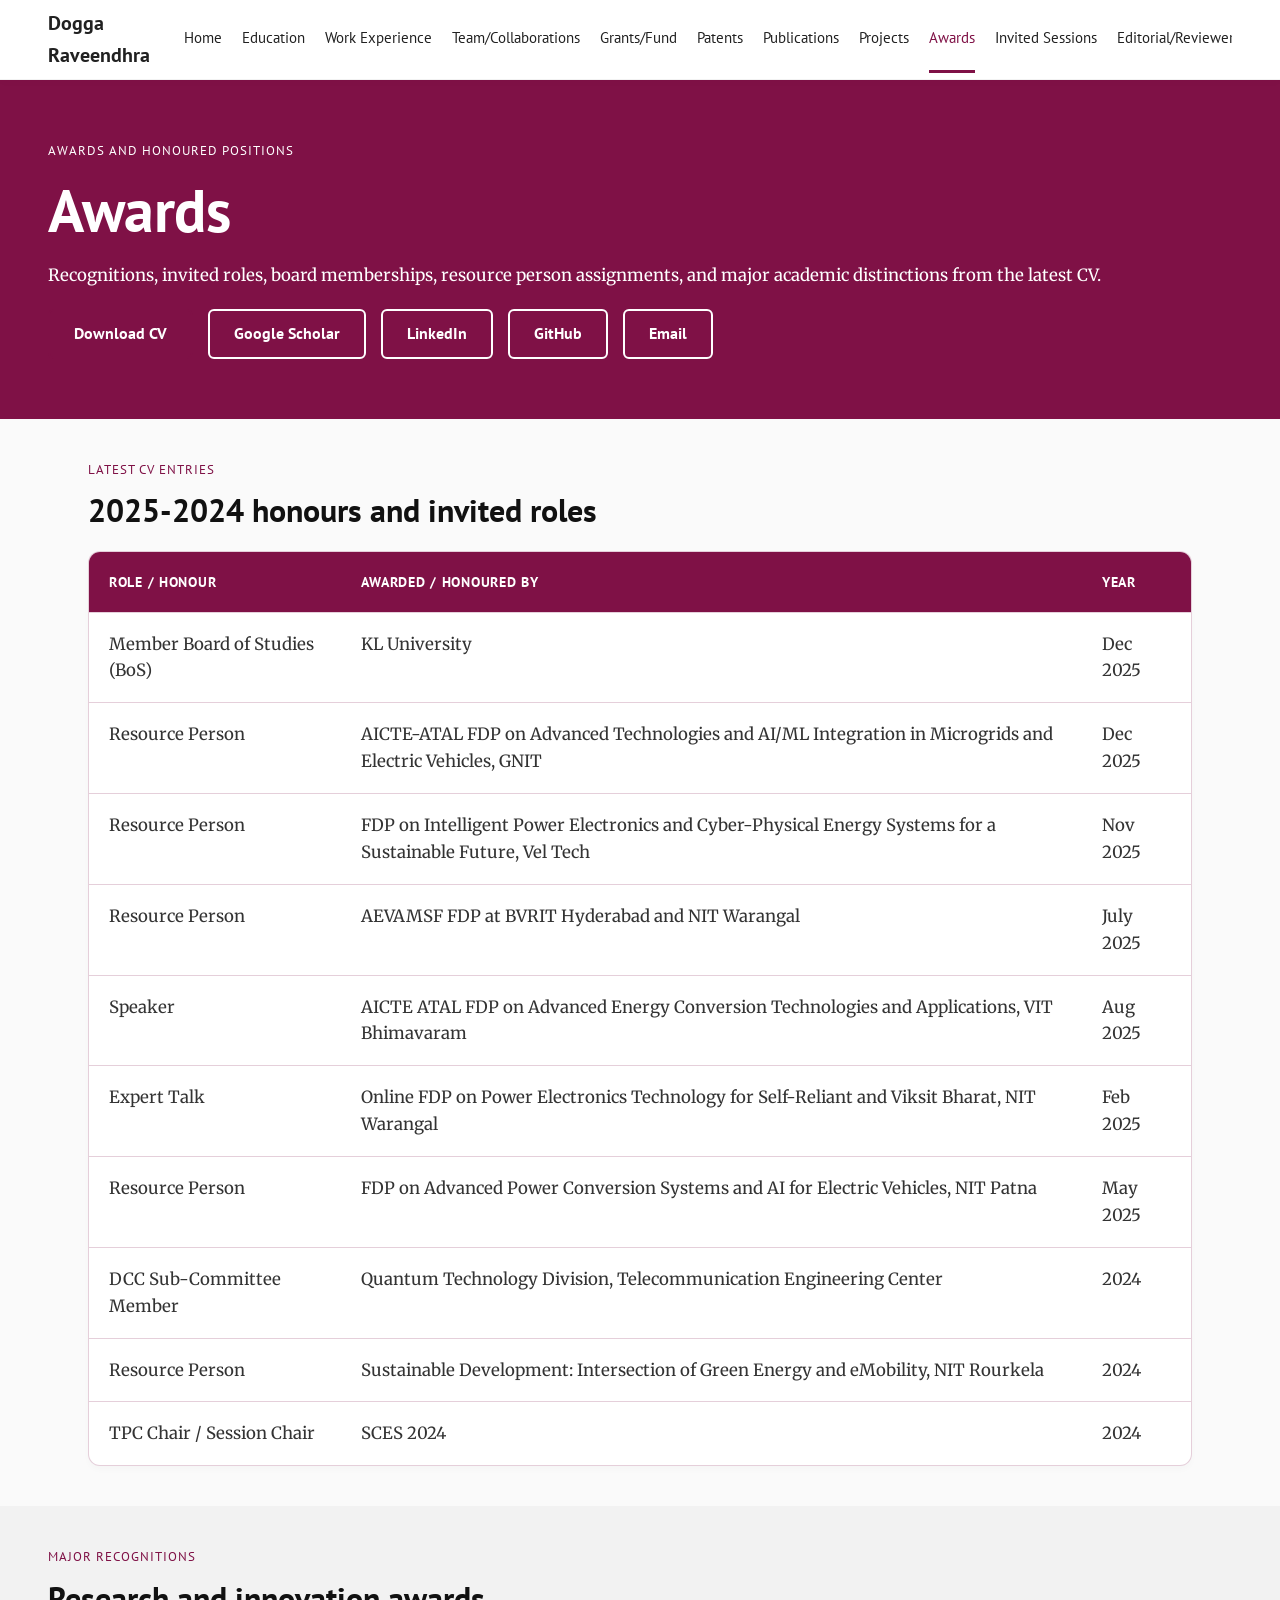
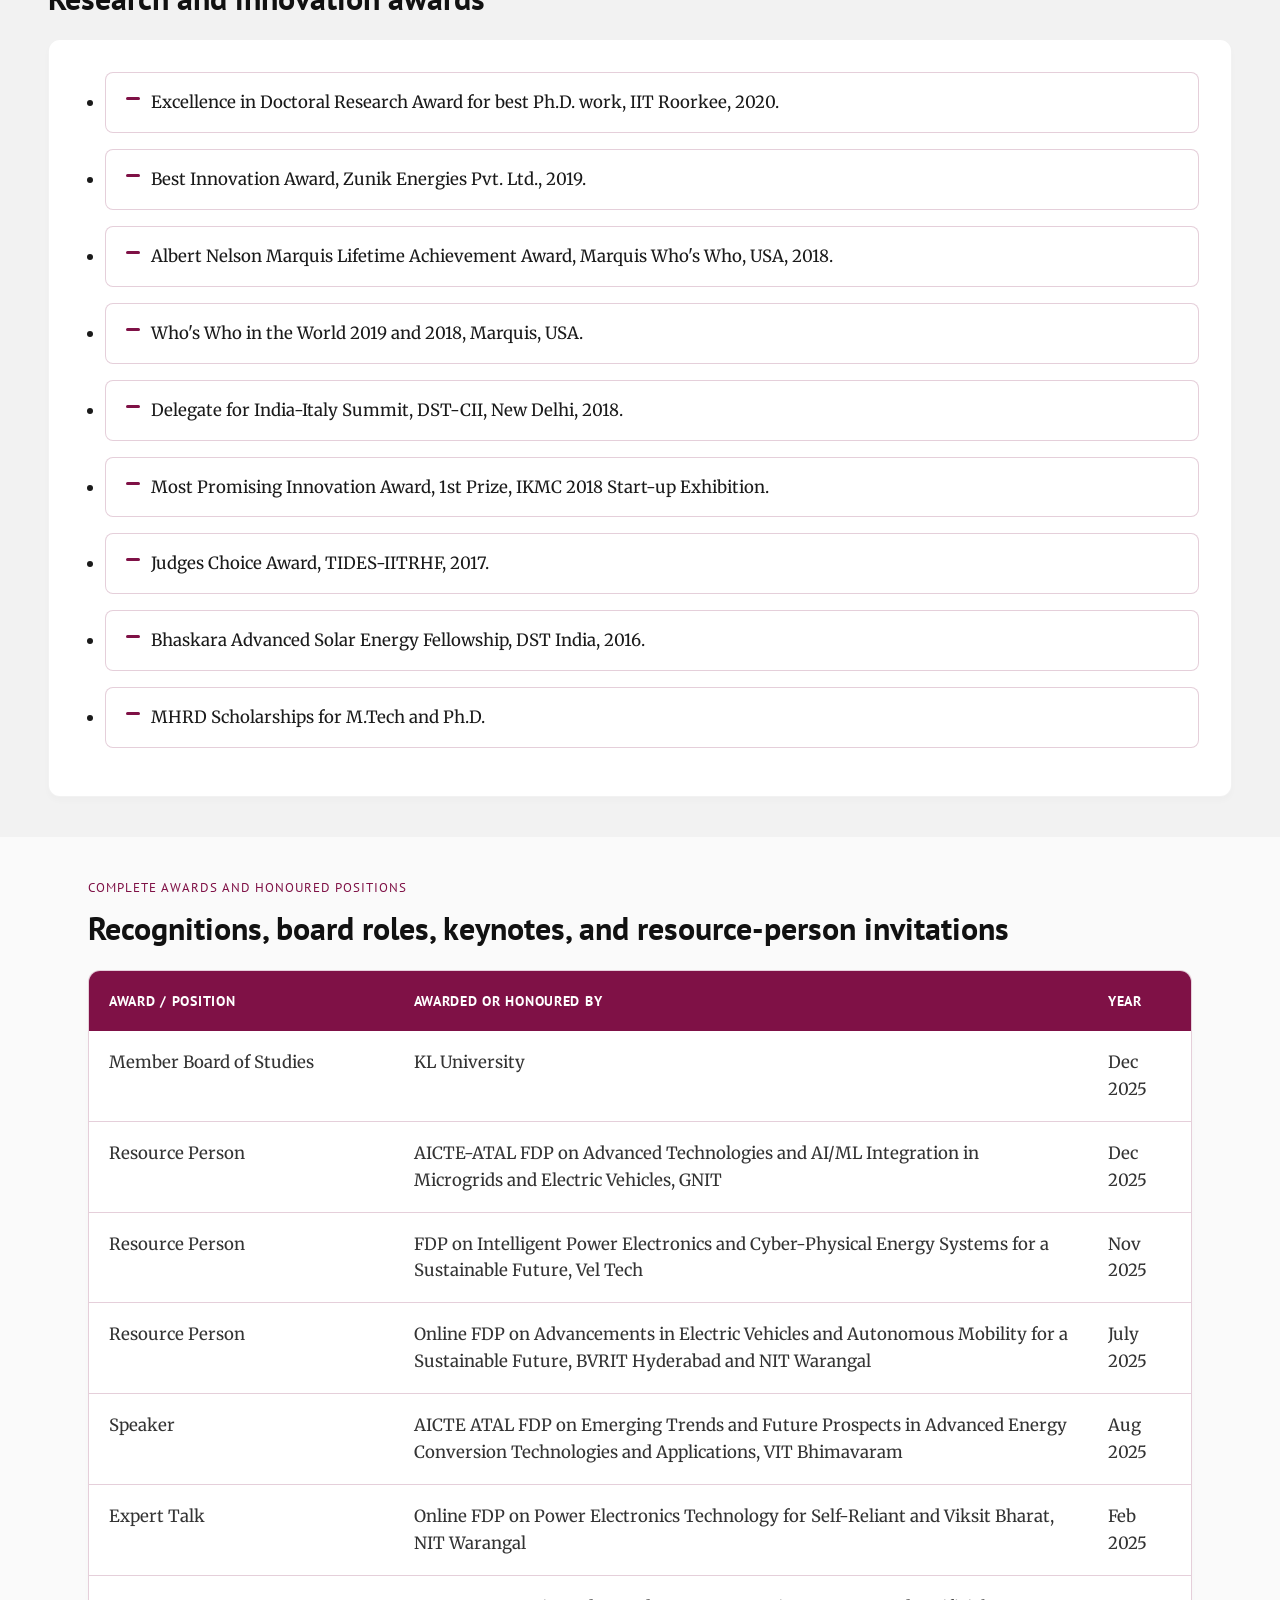
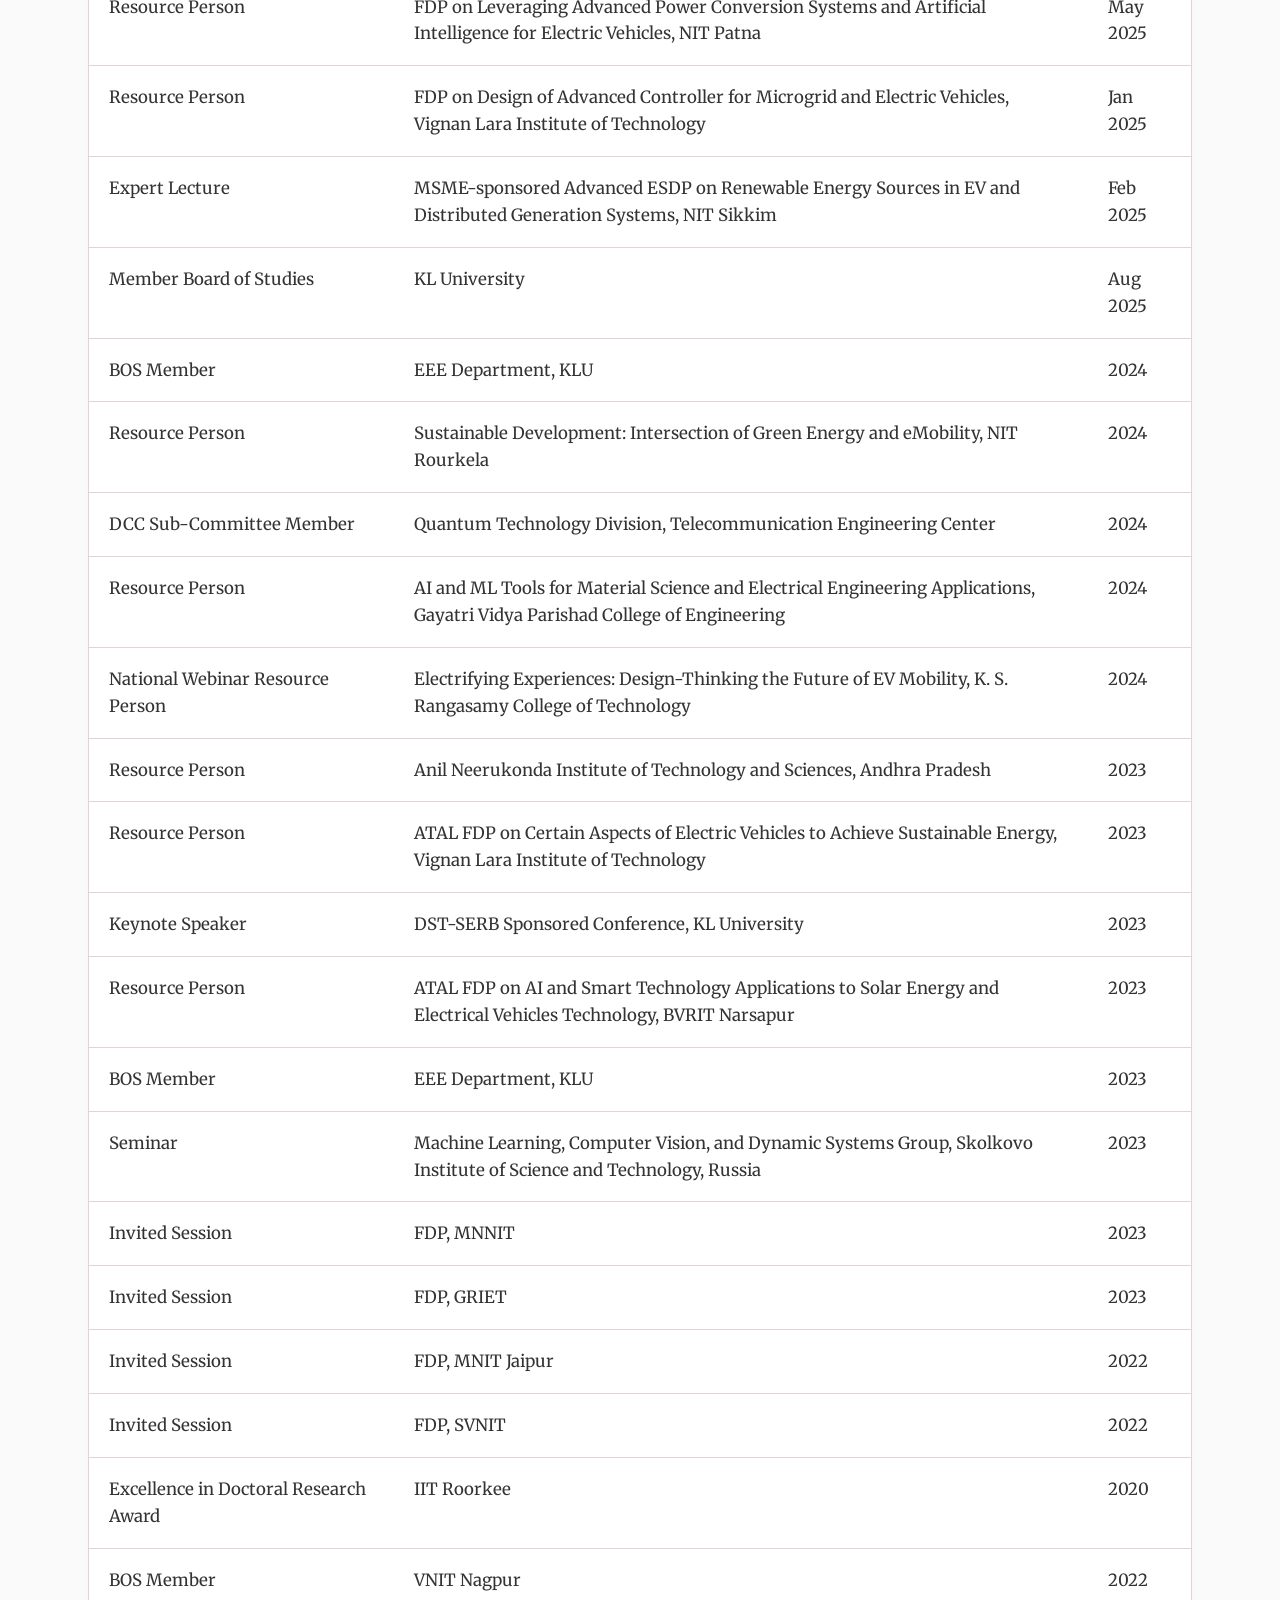
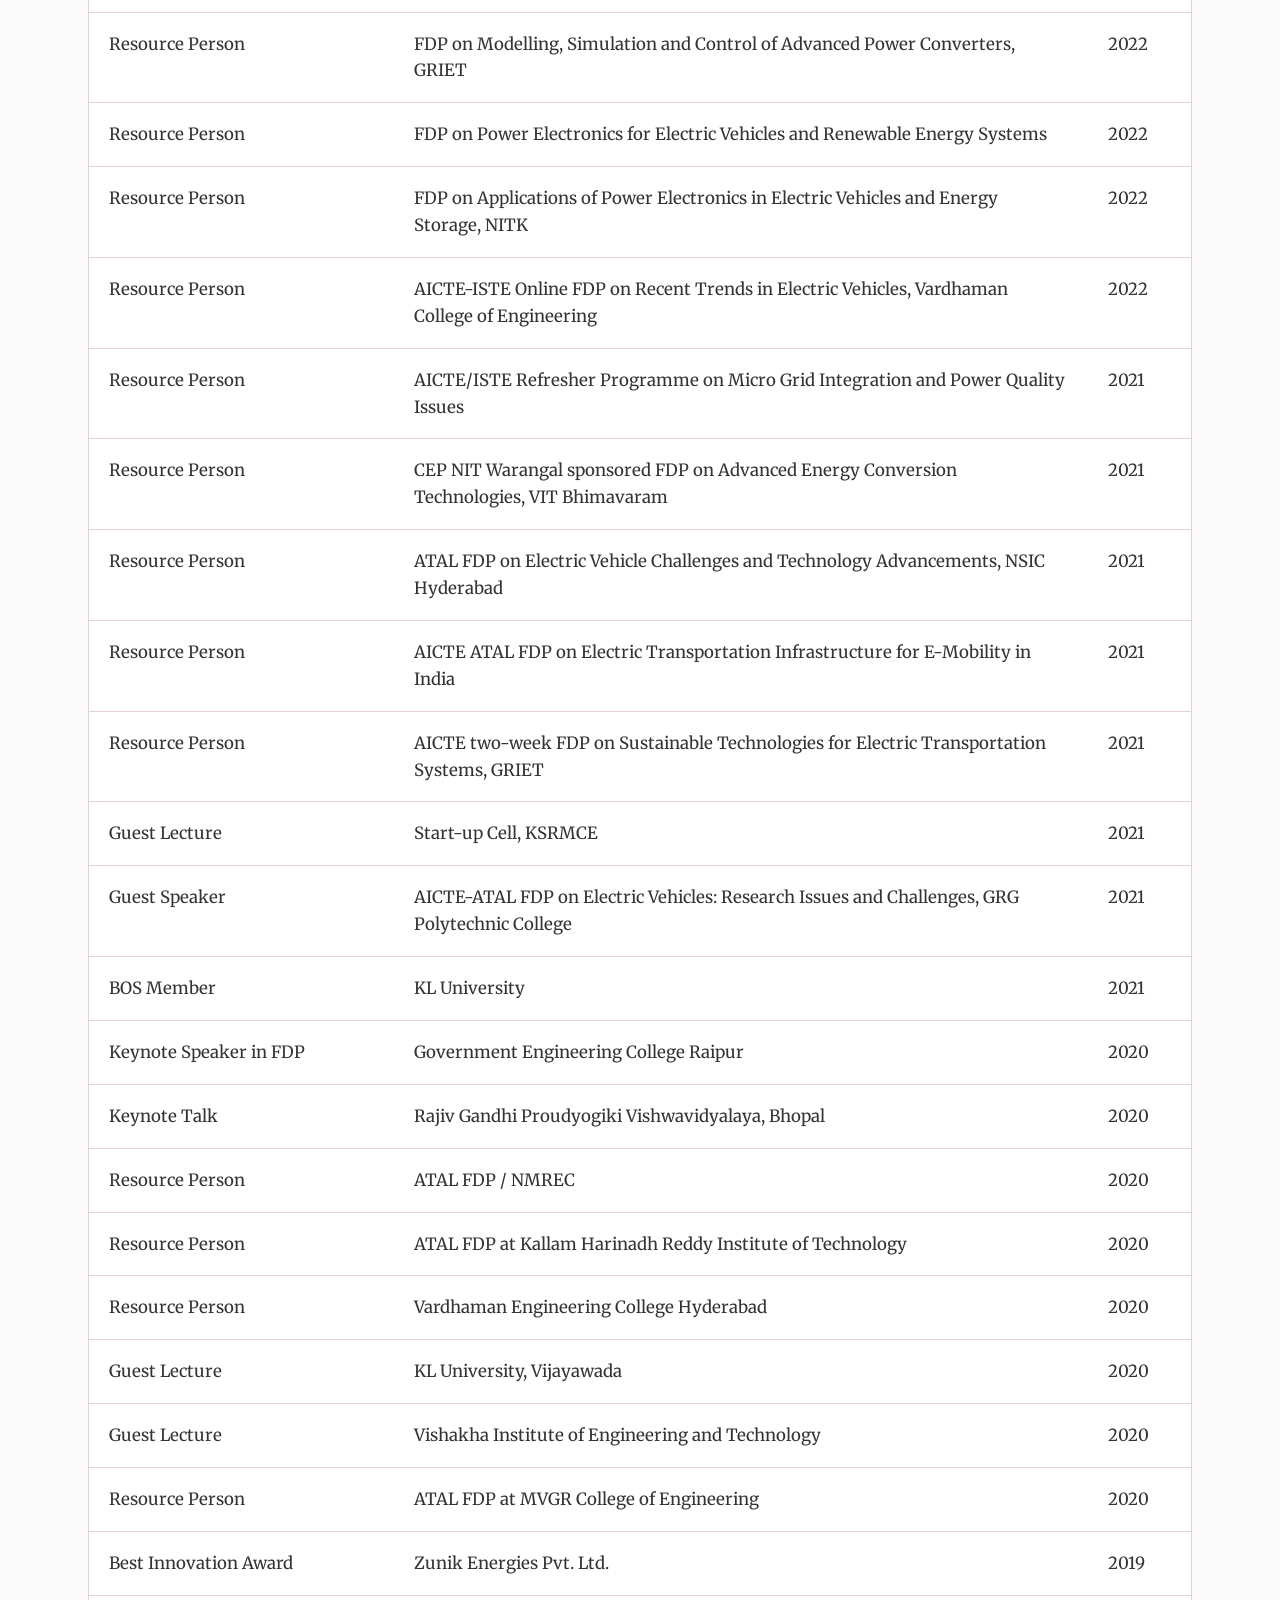
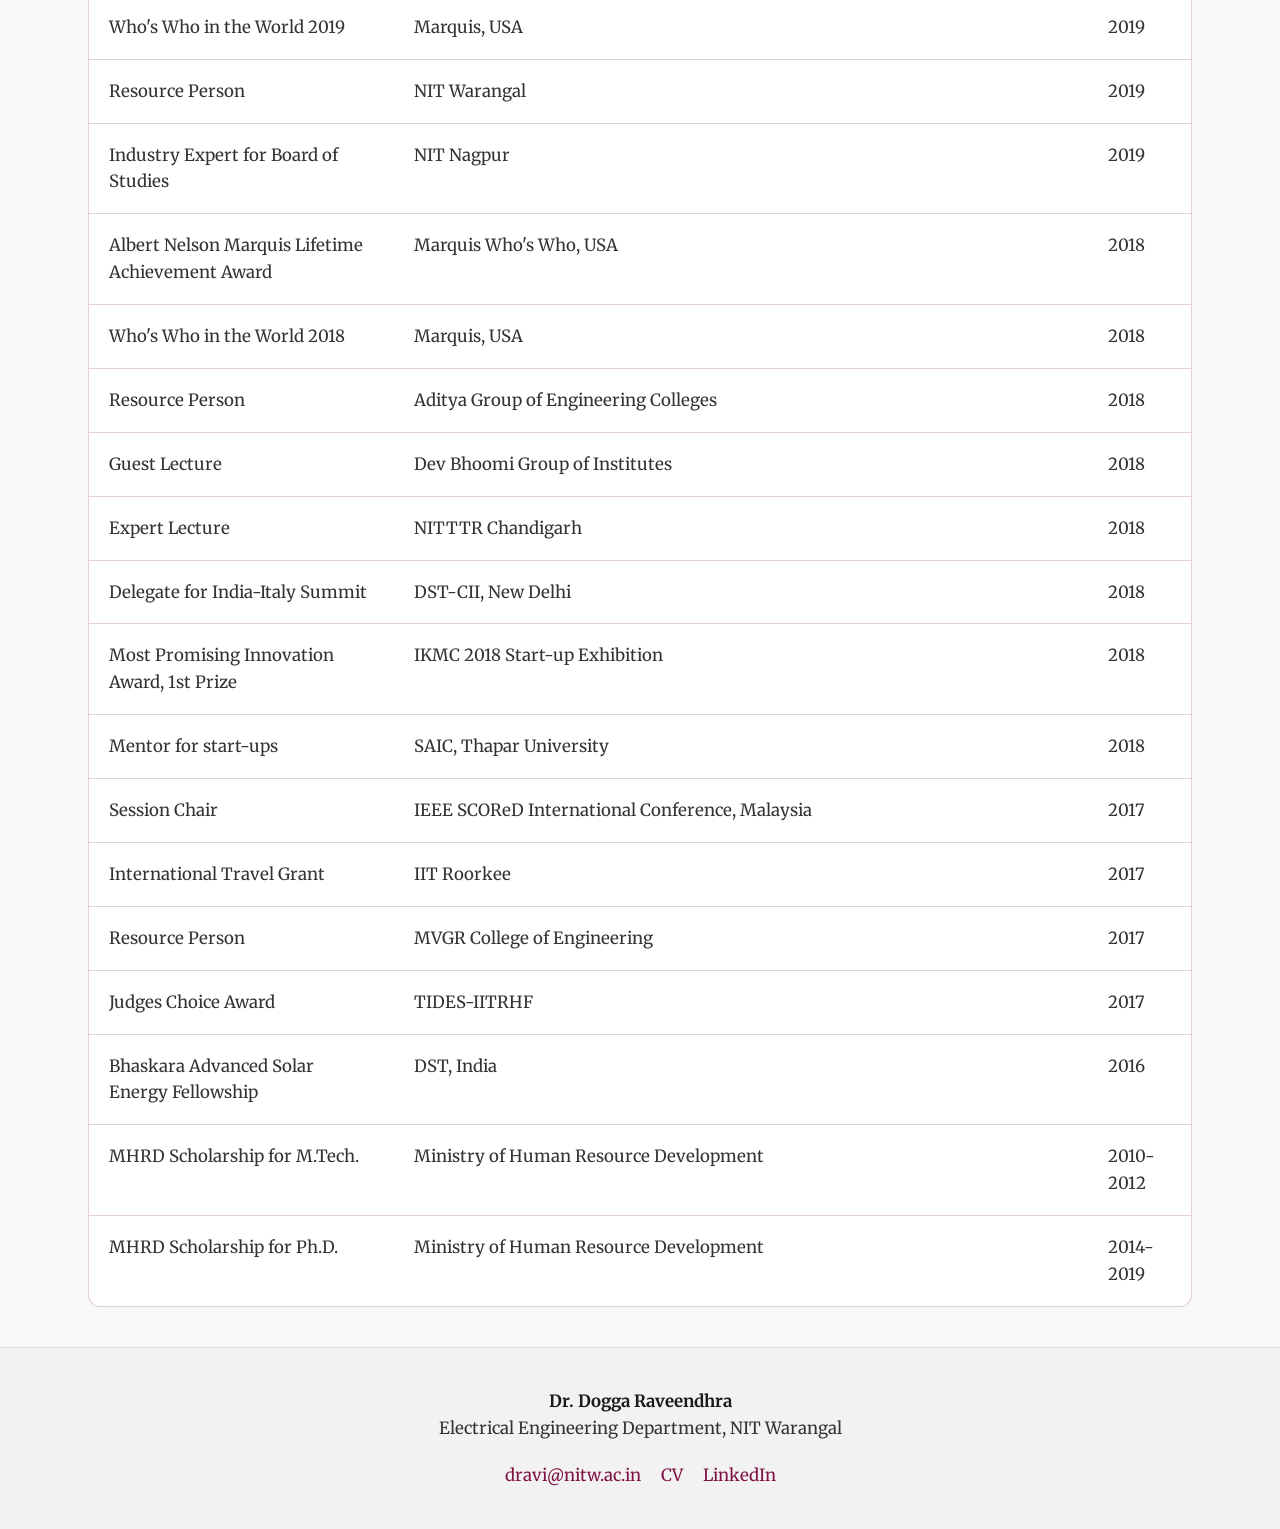
==== commit 970faaa3: "Revert home layout to Google Sites template style" ====
--- a/awards.html
+++ b/awards.html
@@ -14,7 +14,7 @@
 
     <link rel="preconnect" href="https://fonts.googleapis.com">
     <link rel="preconnect" href="https://fonts.gstatic.com" crossorigin>
-    <link href="https://fonts.googleapis.com/css2?family=Inter:wght@300;400;500;600;700;800&display=swap" rel="stylesheet">
+    <link href="https://fonts.googleapis.com/css2?family=PT+Sans:wght@400;700&family=Merriweather:wght@300;400;700&display=swap" rel="stylesheet">
     <link rel="stylesheet" href="styles.css">
       <link rel="icon" type="image/x-icon" href="assets/favicon.ico">
   </head>
--- a/styles.css
+++ b/styles.css
@@ -1,19 +1,21 @@
-@import url('https://fonts.googleapis.com/css2?family=Inter:wght@300;400;500;600;700&display=swap');
+/* ==========================================================================
+   CSS Variables & Theme Setup (Exact Google Sites Replica)
+   ========================================================================== */
+@import url('https://fonts.googleapis.com/css2?family=PT+Sans:wght@400;700&family=Merriweather:wght@300;400;700&display=swap');
 
 :root {
-  --maroon: #7f1146;
-  --maroon-dark: #5a0b31;
-  --maroon-light: #c12872;
-  --navy: #0f172a;
-  --navy-light: #1e293b;
-  --text-main: #334155;
-  --text-muted: #64748b;
-  --bg-page: #ffffff;
-  --bg-gray: #f8fafc;
-  --white: #ffffff;
-  --border: #e2e8f0;
-
-  --font-base: 'Inter', sans-serif;
+  --maroon: rgba(127,17,70,1);
+  --maroon-dark: rgba(90,11,49,1);
+  --maroon-light: rgba(193,40,114,1);
+  --bg-page: rgba(255,255,255,1);
+  --bg-gray: rgba(242,242,242,1);
+  --text-dark: rgba(33,33,33,1);
+  --text-gray: rgba(100,100,100,1);
+  --white: rgba(255,255,255,1);
+  --border: rgba(220,220,220,1);
+
+  --font-heading: 'PT Sans', sans-serif;
+  --font-body: 'Merriweather', serif;
 }
 
 * {
@@ -23,53 +25,61 @@
 }
 
 body {
-  font-family: var(--font-base);
-  background-color: var(--bg-page);
-  color: var(--text-main);
+  font-family: var(--font-body);
+  background-color: #fafafa;
+  color: #1a1a1a;
   line-height: 1.6;
-  font-size: 1rem;
+  font-size: 1.05rem;
   -webkit-font-smoothing: antialiased;
 }
 
-/* Typography */
+/* ==========================================================================
+   Typography
+   ========================================================================== */
 h1, h2, h3, h4, h5, h6 {
-  color: var(--navy);
+  font-family: var(--font-heading);
+  color: var(--maroon);
   font-weight: 700;
   line-height: 1.3;
 }
 
 h1 {
-  font-size: clamp(2.5rem, 5vw, 3.5rem);
-  letter-spacing: -1px;
-  margin-bottom: 0.5rem;
+  font-size: clamp(2rem, 4vw, 3rem);
+  letter-spacing: -0.5px;
+  margin-bottom: 0.8rem;
 }
 
 h2 {
-  font-size: clamp(1.8rem, 3vw, 2.2rem);
+  font-size: clamp(1.5rem, 2.5vw, 2rem);
   margin-bottom: 1.2rem;
-  letter-spacing: -0.5px;
+  color: #111;
 }
 
 h3 {
-  font-size: 1.25rem;
+  font-size: 1.2rem;
   margin-bottom: 0.6rem;
+  color: #222;
 }
 
 p {
-  margin-bottom: 1.2rem;
+  margin-bottom: 1.25rem;
+  color: #333;
 }
 
 a {
   color: var(--maroon);
   text-decoration: none;
-  transition: all 0.2s ease;
-}
-
+  border-bottom: 1px solid transparent;
+  transition: all 0.3s ease;
+}
 a:hover {
   color: var(--maroon-light);
-}
-
-/* Header & Nav */
+  border-bottom-color: var(--maroon-light);
+}
+
+/* ==========================================================================
+   Top Navigation (Header)
+   ========================================================================== */
 .site-header {
   display: flex;
   justify-content: space-between;
@@ -77,190 +87,186 @@
   padding: 0 48px;
   height: 80px;
   background-color: var(--white);
-  border-bottom: 1px solid var(--border);
+  border-bottom: 1px solid rgba(0,0,0,0.05);
+  box-shadow: 0 2px 10px rgba(0,0,0,0.02);
   position: sticky;
   top: 0;
   z-index: 1000;
+  transition: all 0.3s ease;
 }
 
 .brand {
-  font-size: 1.2rem;
+  display: flex;
+  align-items: center;
+  font-family: var(--font-heading);
+  font-size: 15pt;
   font-weight: 700;
-  color: var(--navy);
+  color: var(--text-dark);
+  text-decoration: none;
+}
+.brand:hover { color: var(--maroon); text-decoration: none; }
+.brand-mark { display: none; } /* Hide the DR icon to match Google Site */
+
+.site-nav {
+  display: flex;
+  gap: 20px;
+  overflow-x: auto;
+  white-space: nowrap;
+}
+
+.site-nav a {
+  font-family: var(--font-heading);
+  font-size: 11pt;
+  color: var(--text-dark);
+  text-decoration: none;
+  padding: 20px 0;
+  border-bottom: 3px solid transparent;
+}
+
+.site-nav a:hover {
+  color: var(--maroon);
+}
+
+.site-nav a.active {
+  color: var(--maroon);
+  border-bottom-color: var(--maroon);
+}
+
+.nav-toggle {
+  display: none;
+}
+
+/* ==========================================================================
+   Main Content Layout
+   ========================================================================== */
+main {
+  max-width: 100%;
+}
+
+/* The Maroon Banner / Hero Block */
+.page-hero {
+  background-color: var(--maroon);
+  color: var(--white);
+  padding: 60px 48px;
+  min-height: 250px;
+  display: flex;
+  flex-direction: column;
+  justify-content: center;
+  text-align: left;
+}
+
+.page-hero.home-hero {
+  background: linear-gradient(rgba(127,17,70,0.8), rgba(90,11,49,0.9)), url('HomePage_Banner.jpg') center/cover no-repeat;
+  min-height: 340px;
+}
+
+.page-hero h1, .page-hero h2, .page-hero p {
+  color: var(--white);
+}
+
+.page-hero h1 {
+  font-size: 45pt;
+}
+
+.eyebrow {
+  font-family: var(--font-heading);
   text-transform: uppercase;
   letter-spacing: 1px;
-}
-.brand-mark { display: none; }
-
-.site-nav {
-  display: flex;
-  gap: 24px;
-}
-
-.site-nav a {
-  font-weight: 500;
-  color: var(--navy-light);
-  padding: 10px 0;
-  border-bottom: 2px solid transparent;
-}
-.site-nav a:hover, .site-nav a.active {
-  color: var(--maroon);
-  border-bottom-color: var(--maroon);
-}
-
-.nav-toggle { display: none; }
-
-/* Hero Section */
-.page-hero {
-  background-color: var(--bg-gray);
-  padding: 80px 48px;
-  border-bottom: 1px solid var(--border);
-}
-
-.hero-content {
+  font-size: 10pt;
+  margin-bottom: 10px;
+  color: rgba(255,255,255,0.8);
+}
+
+/* Content Container */
+.content-section {
+  padding: 40px 48px;
   max-width: 1200px;
   margin: 0 auto;
-  display: flex;
-  gap: 60px;
-  align-items: center;
-}
-
-.hero-copy {
-  flex: 1;
-}
-
-.hero-portrait {
-  flex-shrink: 0;
-}
-
-.hero-portrait img {
-  width: 320px;
-  height: 320px;
-  border-radius: 50%;
-  object-fit: cover;
-  border: 4px solid var(--white);
-  box-shadow: 0 10px 25px rgba(0,0,0,0.1);
-}
-
-.eyebrow {
-  font-weight: 600;
-  text-transform: uppercase;
-  letter-spacing: 1.5px;
-  font-size: 0.85rem;
-  margin-bottom: 1rem;
+}
+
+.content-section.band {
+  background-color: var(--bg-gray);
+  max-width: 100%;
+}
+
+.content-section.band .section-inner {
+  max-width: 1200px;
+  margin: 0 auto;
+}
+
+.section-heading {
+  margin-bottom: 20px;
+}
+
+.section-heading .eyebrow {
   color: var(--maroon);
 }
 
-.hero-lead {
-  font-size: 1.25rem;
-  color: var(--navy-light);
-  font-weight: 500;
-  margin-bottom: 1.5rem;
-}
-
-.hero-quote {
-  font-size: 1.1rem;
-  font-style: italic;
-  color: var(--text-muted);
-  border-left: 4px solid var(--maroon);
-  padding-left: 1rem;
-  margin-bottom: 2rem;
-}
-
+/* ==========================================================================
+   Components (Buttons, Cards, Lists)
+   ========================================================================== */
 .hero-actions {
+  margin-top: 20px;
   display: flex;
   gap: 15px;
-  flex-wrap: wrap;
 }
 
 .button {
   display: inline-block;
-  font-size: 0.95rem;
-  padding: 12px 24px;
-  border-radius: 8px;
+  font-family: var(--font-heading);
+  font-size: 1rem;
+  padding: 10px 24px;
+  text-decoration: none !important;
+  border-radius: 6px;
   cursor: pointer;
-  font-weight: 600;
-  text-align: center;
   border: 2px solid var(--maroon);
   transition: all 0.2s ease;
+  font-weight: 700;
 }
 
 .button.primary {
   background-color: var(--maroon);
   color: var(--white);
 }
+
 .button.primary:hover {
   background-color: var(--maroon-dark);
-  border-color: var(--maroon-dark);
 }
 
 .button.secondary {
   background-color: transparent;
   color: var(--maroon);
 }
+
 .button.secondary:hover {
-  background-color: var(--maroon);
+  background-color: var(--maroon-light);
   color: var(--white);
-}
-
-/* Stats Section */
-.stats-section {
-  padding: 40px 48px;
-  background: var(--white);
-  border-bottom: 1px solid var(--border);
-}
-.stats-grid {
-  max-width: 1200px;
-  margin: 0 auto;
-  display: flex;
-  flex-wrap: wrap;
-  gap: 20px;
-  justify-content: center;
-}
-.stat-card {
-  background: var(--bg-gray);
-  padding: 24px 32px;
-  border-radius: 12px;
-  text-align: center;
-  flex: 1 1 120px;
-  border: 1px solid var(--border);
-  box-shadow: 0 4px 6px rgba(0,0,0,0.02);
-}
-.stat-value {
-  font-size: 2rem;
-  font-weight: 800;
-  color: var(--navy);
-  margin-bottom: 5px;
-}
-.stat-label {
-  font-size: 0.85rem;
-  font-weight: 600;
-  color: var(--text-muted);
-  text-transform: uppercase;
-  letter-spacing: 1px;
-}
-
-/* Content Sections */
-.content-section {
-  padding: 80px 48px;
-  max-width: 1200px;
-  margin: 0 auto;
-}
-.content-section.band {
-  background-color: var(--bg-gray);
-  max-width: 100%;
-}
-.content-section.band .section-inner {
-  max-width: 1200px;
-  margin: 0 auto;
-}
-
-.section-heading {
-  margin-bottom: 40px;
-  text-align: center;
-}
-
-/* Card Grids */
+  border-color: var(--maroon-light);
+}
+
+.page-hero .button.secondary {
+  border-color: var(--white);
+  color: var(--white);
+}
+.page-hero .button.secondary:hover {
+  background-color: rgba(255,255,255,0.1);
+}
+
+/* ==========================================================================
+   Animations
+   ========================================================================== */
+.reveal-on-scroll {
+  opacity: 0;
+  transform: translateY(30px);
+  transition: opacity 0.8s ease-out, transform 0.8s ease-out;
+}
+
+.reveal-on-scroll.is-visible {
+  opacity: 1;
+  transform: translateY(0);
+}
+
+/* Grids and Cards */
 .card-grid {
   display: grid;
   grid-template-columns: repeat(auto-fit, minmax(280px, 1fr));
@@ -270,176 +276,384 @@
 .card-grid article, .carousel-container article {
   background: var(--white);
   padding: 32px;
-  border: 1px solid var(--border);
+  border: 1px solid rgba(0,0,0,0.05);
   border-radius: 12px;
-  box-shadow: 0 4px 6px rgba(0,0,0,0.02);
-  transition: transform 0.2s ease, box-shadow 0.2s ease;
+  box-shadow: 0 4px 6px rgba(0,0,0,0.02), 0 10px 15px rgba(0,0,0,0.03);
+  transition: transform 0.3s ease, box-shadow 0.3s ease;
 }
 
 .card-grid article:hover, .carousel-container article:hover {
   transform: translateY(-5px);
-  box-shadow: 0 10px 20px rgba(0,0,0,0.06);
-}
-
-/* Specific Card Layouts */
-.pub-cards article p {
-  margin-bottom: 0.5rem;
-  font-size: 0.95rem;
-}
-.patent-cards article h3 {
-  color: var(--maroon);
-}
-.patent-cards article p {
-  margin-bottom: 0.5rem;
-  font-size: 0.95rem;
-}
-
-/* Timeline */
+  box-shadow: 0 10px 20px rgba(0,0,0,0.06), 0 15px 30px rgba(0,0,0,0.04);
+}
+
 .timeline {
   display: flex;
   flex-direction: column;
-  gap: 24px;
-}
+  gap: 20px;
+}
+
 .timeline article {
-  padding: 24px 32px;
+  padding: 24px;
+  border-left: 4px solid var(--maroon);
   background: var(--white);
-  border-left: 4px solid var(--maroon);
-  border-radius: 0 12px 12px 0;
+  border-radius: 0 8px 8px 0;
+  box-shadow: 0 2px 8px rgba(0,0,0,0.02);
+  transition: background-color 0.3s ease;
+}
+.timeline article:hover {
+  background: #fffafa;
+}
+
+.timeline span {
+  font-family: var(--font-heading);
+  font-weight: 700;
+  color: var(--maroon-light);
+  font-size: 10pt;
+}
+
+/* Tables */
+.table-wrap {
+  overflow-x: auto;
+  border-radius: 12px;
   box-shadow: 0 4px 6px rgba(0,0,0,0.02);
-  border-top: 1px solid var(--border);
-  border-right: 1px solid var(--border);
-  border-bottom: 1px solid var(--border);
-}
-.timeline span {
-  font-weight: 700;
+  background: var(--white);
+  border: 1px solid rgba(0,0,0,0.05);
+}
+
+table {
+  width: 100%;
+  border-collapse: collapse;
+}
+
+th, td {
+  padding: 16px 24px;
+  border-bottom: 1px solid rgba(0,0,0,0.05);
+  text-align: left;
+}
+
+th {
+  background-color: var(--bg-gray);
+  font-family: var(--font-heading);
   color: var(--maroon);
-  font-size: 0.85rem;
-  text-transform: uppercase;
-  letter-spacing: 1px;
-  display: block;
-  margin-bottom: 8px;
-}
-
-/* CTA */
-.cta-section {
-  padding: 80px 48px;
-  background-color: var(--navy);
-  color: var(--white);
-  text-align: center;
-}
-.cta-section h2 { color: var(--white); }
-.cta-section p { color: rgba(255,255,255,0.8); }
-.cta-section .button.primary {
-  background-color: var(--maroon);
-  border-color: var(--maroon);
-}
-.cta-section .button.primary:hover {
-  background-color: var(--maroon-light);
+  font-size: 1rem;
+}
+
+tr:last-child td {
+  border-bottom: none;
+}
+
+/* Lists */
+.feature-list {
+  background: var(--white);
+  padding: 32px;
+  border-radius: 12px;
+  border: 1px solid rgba(0,0,0,0.05);
+  box-shadow: 0 4px 6px rgba(0,0,0,0.02);
+}
+
+.feature-list li {
+  margin-bottom: 16px;
+  list-style-type: disc;
+  margin-left: 24px;
+  padding-left: 8px;
 }
 
 /* Footer */
 .site-footer {
+  text-align: center;
+  padding: 40px;
   background-color: var(--bg-gray);
-  padding: 60px 48px 40px;
   border-top: 1px solid var(--border);
 }
-.footer-inner {
-  max-width: 1200px;
-  margin: 0 auto;
+
+.footer-links {
+  margin-top: 10px;
   display: flex;
-  flex-direction: column;
-  align-items: center;
-  text-align: center;
-  gap: 24px;
-}
-.footer-brand strong {
-  font-size: 1.25rem;
-  color: var(--navy);
-  display: block;
-  margin-bottom: 8px;
-}
-.footer-brand p {
-  color: var(--text-muted);
-  margin-bottom: 0;
-}
-.footer-links {
-  display: flex;
-  gap: 24px;
-  flex-wrap: wrap;
   justify-content: center;
-}
-.footer-links a {
-  font-weight: 500;
-}
-.footer-copy {
-  margin-top: 20px;
-  font-size: 0.85rem;
-  color: var(--text-muted);
-}
-
-/* Animations */
-.reveal-on-scroll {
-  opacity: 0;
-  transform: translateY(20px);
-  transition: opacity 0.6s ease-out, transform 0.6s ease-out;
-}
-.reveal-on-scroll.is-visible {
-  opacity: 1;
-  transform: translateY(0);
-}
-
-/* Mobile */
-@media (max-width: 992px) {
-  .hero-content {
-    flex-direction: column-reverse;
-    text-align: center;
-    gap: 40px;
-  }
-  .hero-quote {
-    border-left: none;
-    padding-left: 0;
-  }
-  .hero-actions {
-    justify-content: center;
-  }
-  .section-heading { text-align: center; }
-}
-
+  gap: 20px;
+}
+
+/* Responsive Overrides */
 @media (max-width: 768px) {
   .site-header {
+    flex-direction: column;
+    height: auto;
+    padding: 15px;
+  }
+  
+  .site-nav {
     flex-wrap: wrap;
-    padding: 16px 24px;
-    height: auto;
-  }
+    justify-content: center;
+    gap: 10px;
+    padding-top: 10px;
+  }
+
   .nav-toggle {
     display: block;
     background: none;
     border: none;
     cursor: pointer;
-  }
+    padding: 10px;
+  }
+  
   .nav-toggle span {
     display: block;
-    width: 24px;
-    height: 2px;
-    background: var(--navy);
-    margin: 6px 0;
-  }
-  .site-nav {
+    width: 25px;
+    height: 3px;
+    background-color: var(--maroon);
+    margin: 5px 0;
+  }
+
+  .nav-list {
     display: none;
+    position: absolute;
+    top: 80px;
+    left: 0;
     width: 100%;
+    background-color: var(--white);
     flex-direction: column;
-    padding-top: 20px;
-    gap: 0;
-  }
-  .site-header.is-open .site-nav {
+    padding: 20px;
+    box-shadow: 0 10px 15px rgba(0,0,0,0.05);
+    border-top: 1px solid rgba(0,0,0,0.05);
+  }
+
+  .site-header.is-open .nav-list, .site-nav.is-open {
     display: flex;
   }
+  
+  .hero-actions {
+    flex-wrap: wrap;
+  }
+
   .site-nav a {
-    padding: 15px 0;
-    border-bottom: 1px solid var(--border);
-  }
-  .page-hero { padding: 40px 24px; }
-  .content-section { padding: 40px 24px; }
-  .stats-section { padding: 40px 24px; }
-  .cta-section { padding: 40px 24px; }
-}+    padding: 5px;
+  }
+
+  .page-hero {
+    padding: 40px 20px;
+  }
+  
+  .page-hero h1 {
+    font-size: 30pt;
+  }
+
+  .content-section {
+    padding: 30px 20px;
+  }
+}
+/ *   I m p a c t   t e x t   f o r   c a r d s   * / + 
+ p . i m p a c t   {   f o n t - s i z e :   1 r e m ;   c o l o r :   v a r ( - - m a r o o n ) ;   f o n t - s t y l e :   i t a l i c ;   m a r g i n - t o p :   1 0 p x ;   } + 
+ / *   C T A   S e c t i o n   * / + 
+ . c t a - s e c t i o n   {   p a d d i n g :   6 0 p x   4 8 p x ;   b a c k g r o u n d - c o l o r :   v a r ( - - m a r o o n ) ;   c o l o r :   v a r ( - - w h i t e ) ;   t e x t - a l i g n :   c e n t e r ;   } + 
+ . c t a - s e c t i o n   . c t a - i n n e r   {   m a x - w i d t h :   8 0 0 p x ;   m a r g i n :   0   a u t o ;   } + 
+ . c t a - s e c t i o n   h 2   {   c o l o r :   v a r ( - - w h i t e ) ;   } + 
+ . c t a - s e c t i o n   p   {   c o l o r :   r g b a ( 2 5 5 , 2 5 5 , 2 5 5 , 0 . 9 ) ;   } + 
+ . c t a - s e c t i o n   . b u t t o n . p r i m a r y   {   b a c k g r o u n d - c o l o r :   v a r ( - - w h i t e ) ;   c o l o r :   v a r ( - - m a r o o n ) ;   b o r d e r - c o l o r :   v a r ( - - w h i t e ) ;   m a r g i n - t o p :   2 0 p x ;   } + 
+ . c t a - s e c t i o n   . b u t t o n . p r i m a r y : h o v e r   {   b a c k g r o u n d - c o l o r :   t r a n s p a r e n t ;   c o l o r :   v a r ( - - w h i t e ) ;   } + 
+ @ m e d i a   ( m a x - w i d t h :   7 6 8 p x )   {   . s i t e - h e a d e r   {   f l e x - d i r e c t i o n :   r o w ;   f l e x - w r a p :   w r a p ;   }   . s i t e - n a v   {   d i s p l a y :   n o n e ;   w i d t h :   1 0 0 % ;   f l e x - d i r e c t i o n :   c o l u m n ;   b a c k g r o u n d :   v a r ( - - w h i t e ) ;   p a d d i n g :   1 0 p x   0 ;   }   . s i t e - n a v . i s - o p e n   {   d i s p l a y :   f l e x ;   }   . s i t e - n a v   a   {   p a d d i n g :   1 5 p x   2 0 p x ;   b o r d e r - b o t t o m :   1 p x   s o l i d   # e e e ;   }   . s i t e - n a v   a : l a s t - c h i l d   {   b o r d e r - b o t t o m :   n o n e ;   }   } + 
+ 
+/* Additional Sub-Page Layouts */
+
+/* Lists */
+.feature-list {
+  display: grid;
+  gap: 16px;
+  margin: 0;
+  padding: 0;
+  list-style: none;
+}
+
+.feature-list.compact {
+  gap: 12px;
+}
+
+.feature-list li {
+  position: relative;
+  padding-left: 32px;
+  background: var(--white);
+  padding: 16px 20px 16px 45px;
+  border-radius: 8px;
+  border: 1px solid rgba(127,17,70, 0.2);
+  transition: all 0.2s ease;
+}
+
+.feature-list li:hover {
+  transform: translateX(5px);
+  box-shadow: 0 4px 6px rgba(0,0,0,0.02);
+  border-color: var(--maroon);
+}
+
+.feature-list li::before {
+  position: absolute;
+  top: 24px;
+  left: 20px;
+  width: 14px;
+  height: 3px;
+  background: var(--maroon);
+  content: "";
+  border-radius: 2px;
+}
+
+.tag-cloud {
+  display: flex;
+  flex-wrap: wrap;
+  gap: 12px;
+}
+
+.tag-cloud span {
+  padding: 10px 18px;
+  border: 1px solid rgba(127,17,70, 0.2);
+  border-radius: 999px;
+  color: var(--maroon);
+  background: rgba(127,17,70, 0.05);
+  font-weight: 600;
+  font-size: 0.9rem;
+  transition: all 0.2s ease;
+}
+
+.tag-cloud span:hover {
+  background: var(--maroon);
+  color: var(--white);
+  transform: translateY(-2px);
+}
+
+/* Tables */
+.table-wrap {
+  overflow-x: auto;
+  border: 1px solid rgba(127,17,70, 0.2);
+  border-radius: 12px;
+  background: var(--white);
+  box-shadow: 0 4px 6px rgba(0,0,0,0.02);
+}
+
+table {
+  width: 100%;
+  min-width: 720px;
+  border-collapse: collapse;
+}
+
+th, td {
+  padding: 18px 20px;
+  border-bottom: 1px solid rgba(127,17,70, 0.2);
+  text-align: left;
+  vertical-align: top;
+}
+
+th {
+  color: var(--white);
+  background: var(--maroon);
+  font-size: 0.9rem;
+  font-weight: 700;
+  text-transform: uppercase;
+  letter-spacing: 0.05em;
+}
+
+td {
+  color: #333;
+}
+
+tr:hover td {
+  background: #fdfbfb;
+}
+
+/* Paper List */
+.paper-list {
+  display: grid;
+  gap: 16px;
+}
+
+.paper-list.numbered {
+  counter-reset: papers;
+}
+
+.paper-list.numbered article {
+  position: relative;
+  padding-left: 70px;
+  counter-increment: papers;
+  background: var(--white);
+  padding-top: 24px; padding-right: 24px; padding-bottom: 24px;
+  border: 1px solid rgba(127,17,70, 0.2);
+  border-radius: 12px;
+  box-shadow: 0 4px 6px rgba(0,0,0,0.02);
+}
+
+.paper-list.numbered article::before {
+  position: absolute;
+  top: 30px;
+  left: 24px;
+  width: 32px;
+  height: 32px;
+  display: grid;
+  place-items: center;
+  background: rgba(127,17,70, 0.1);
+  color: var(--maroon);
+  border-radius: 50%;
+  font-weight: 700;
+  content: counter(papers);
+}
+
+.paper-list article {
+  background: var(--white);
+  padding: 24px;
+  border: 1px solid rgba(127,17,70, 0.2);
+  border-radius: 12px;
+  box-shadow: 0 4px 6px rgba(0,0,0,0.02);
+}
+
+.paper-list article h3 {
+  margin-bottom: 12px;
+}
+
+/* FAQ */
+.faq-list details {
+  border: 1px solid rgba(127,17,70, 0.2);
+  border-radius: 12px;
+  background: var(--white);
+  padding: 24px;
+  margin-bottom: 16px;
+  box-shadow: 0 4px 6px rgba(0,0,0,0.02);
+}
+
+.faq-list summary {
+  cursor: pointer;
+  color: var(--maroon);
+  font-weight: 700;
+  font-size: 1.1rem;
+}
+
+.faq-list summary:hover {
+  color: var(--maroon-light);
+}
+
+.faq-list p {
+  margin-top: 16px;
+  color: #333;
+}
+
+/* CV iframe */
+.cv-pdf-frame {
+  width: 100%;
+  min-height: 800px;
+  border: 1px solid rgba(127,17,70, 0.2);
+  border-radius: 12px;
+  background: var(--white);
+  box-shadow: 0 4px 6px rgba(0,0,0,0.02);
+  margin-top: 20px;
+}
+
+.cv-source-actions {
+  display: flex;
+  gap: 16px;
+  margin-bottom: 20px;
+}
